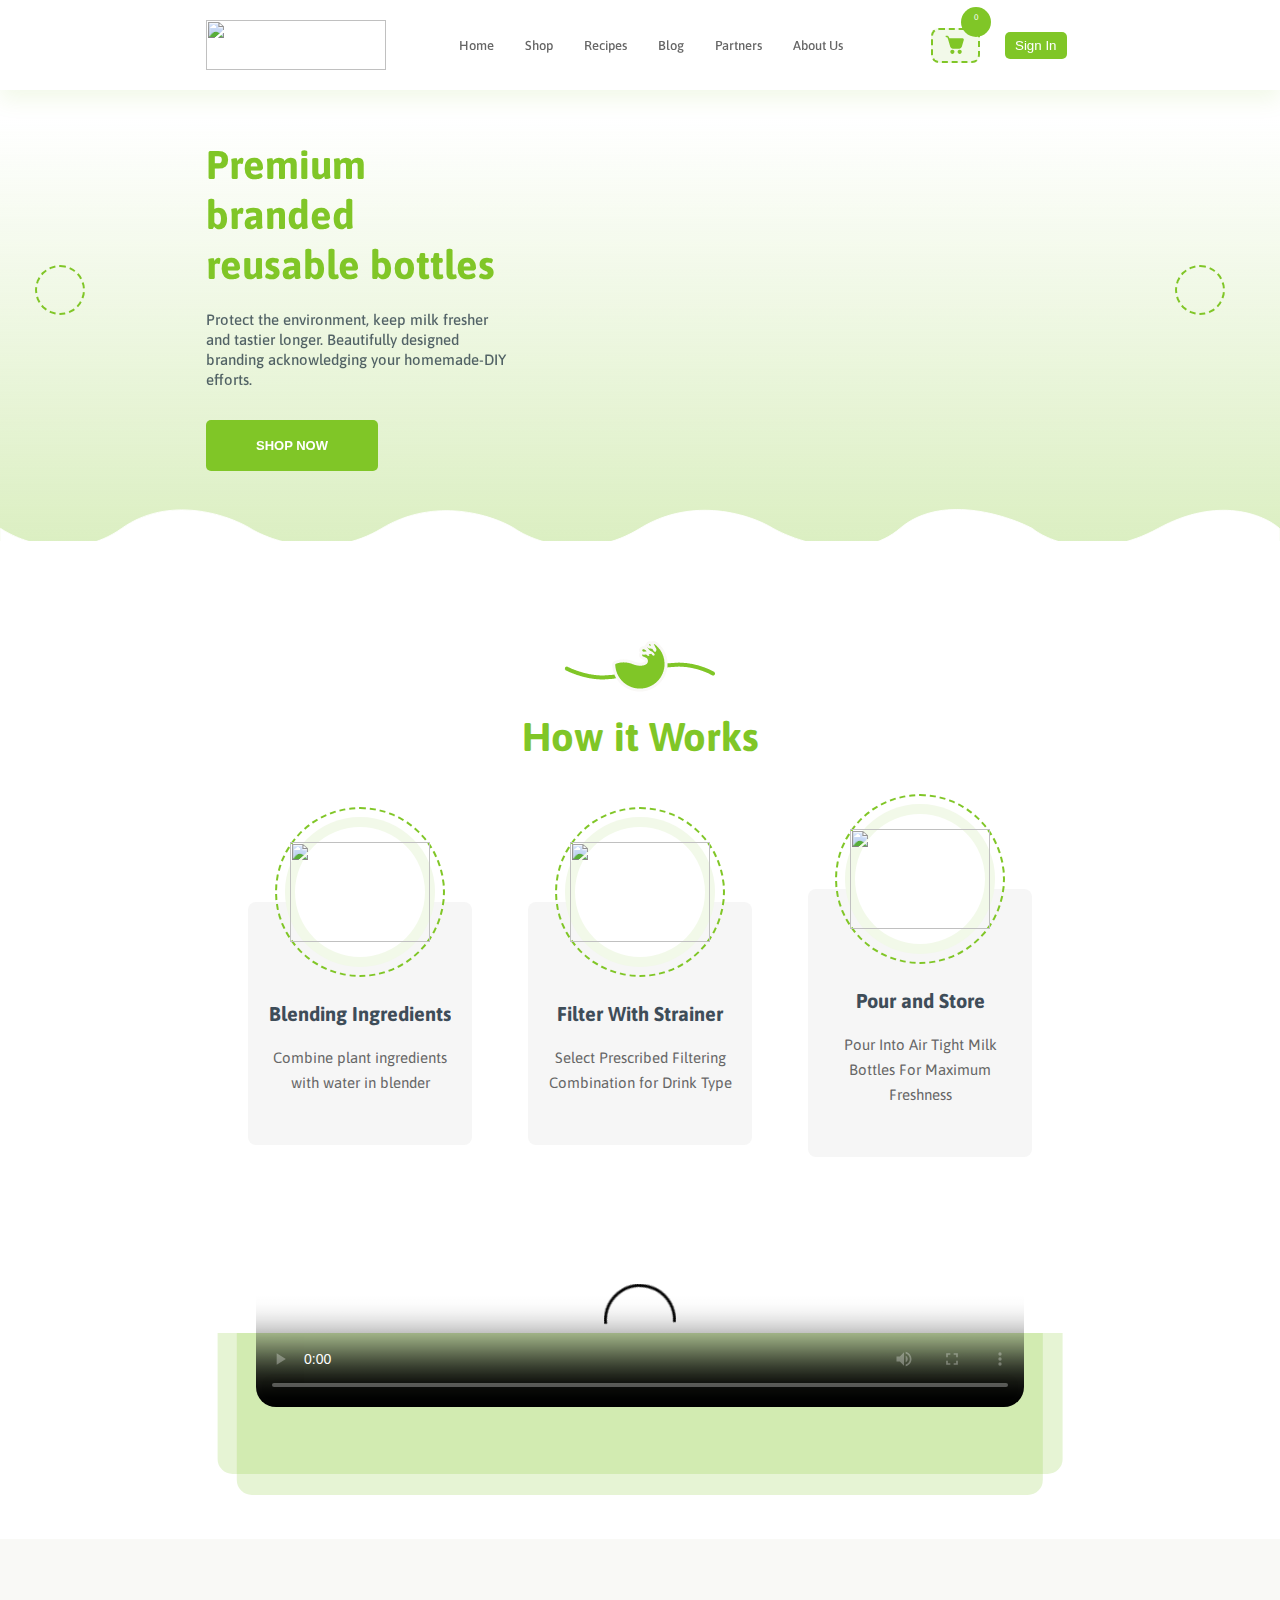
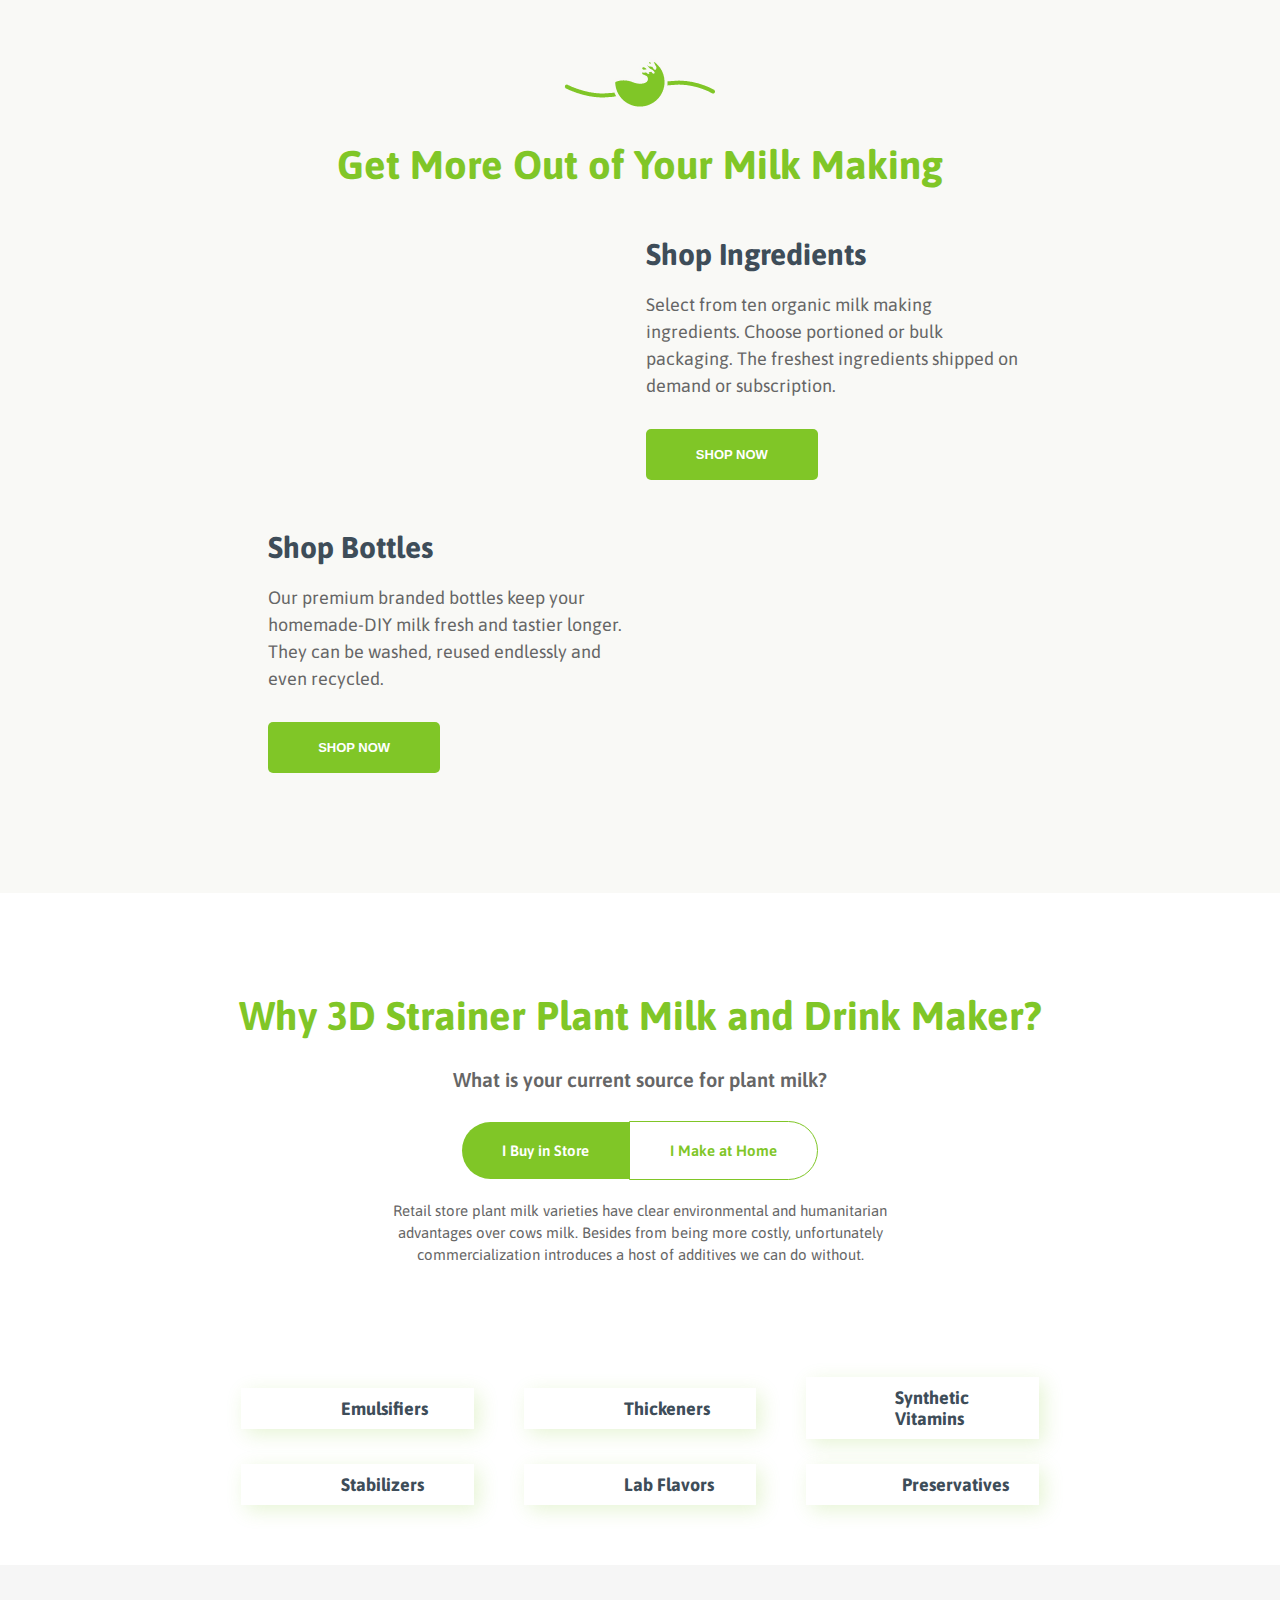
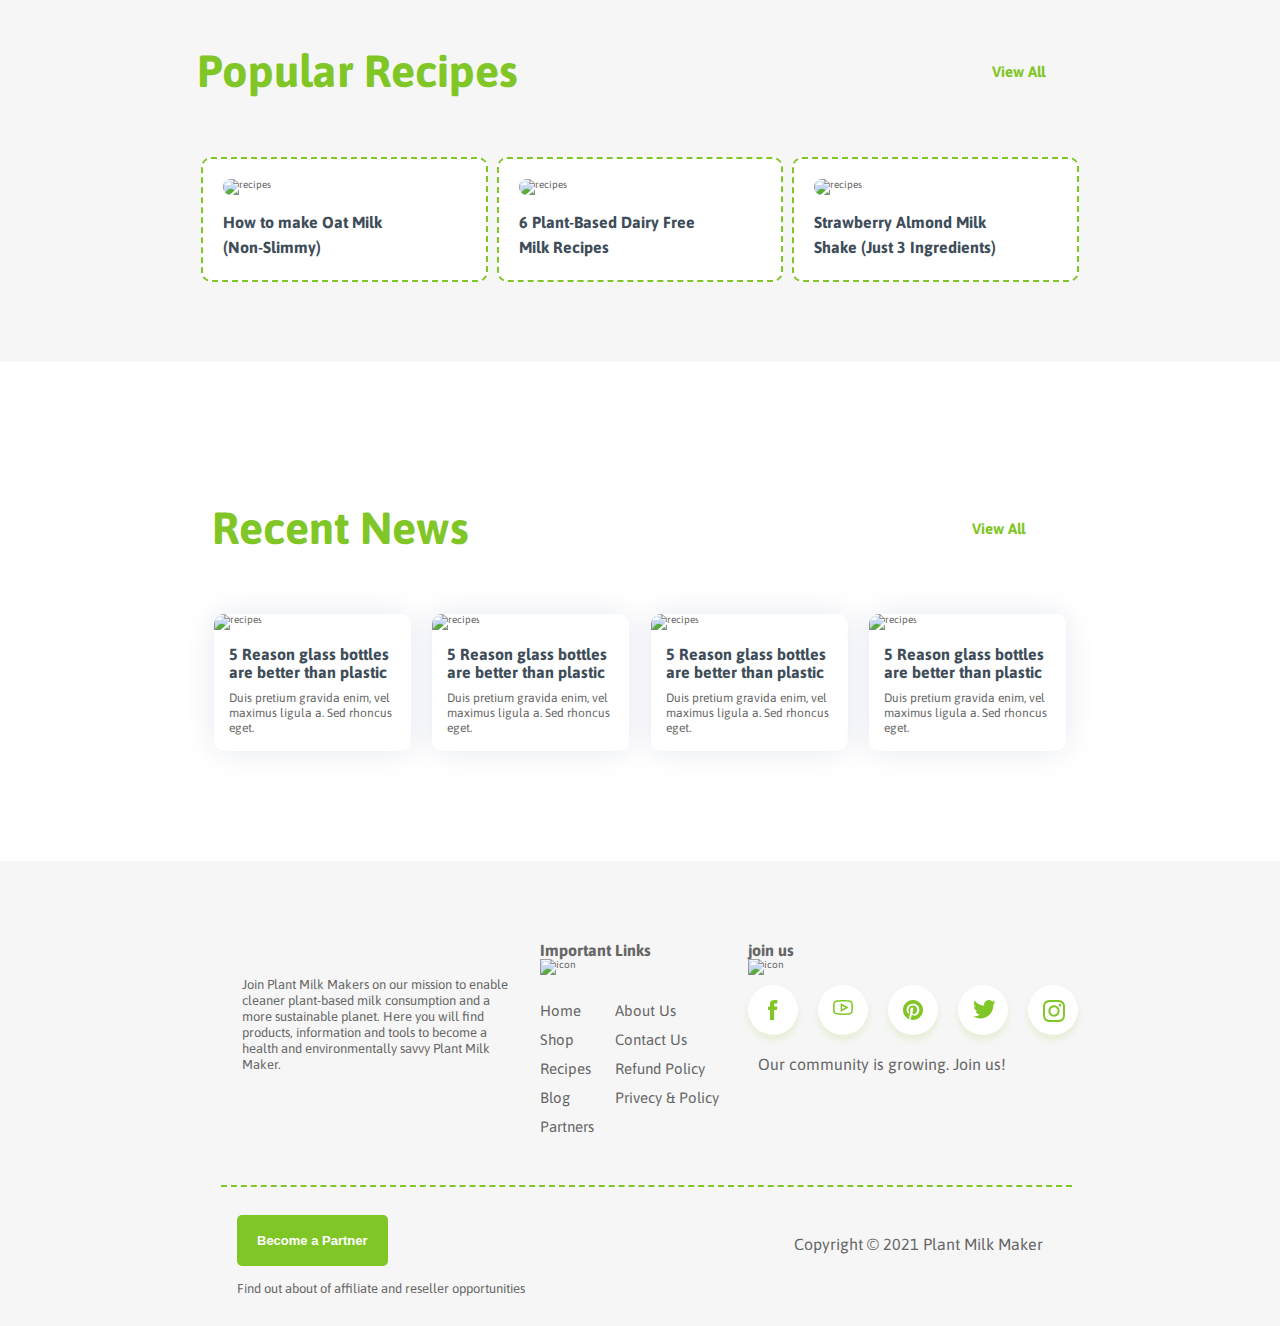
==== index.html @ 3021caae "replaced the hero section assets" ====
<!DOCTYPE html>
<html lang="en">
	<head>
		<meta charset="UTF-8" />
		<meta http-equiv="X-UA-Compatible" content="IE=edge" />
		<meta name="viewport" content="width=device-width, initial-scale=1.0" />
		<link rel="icon" href="./assets/images/logo.svg" type="image/svg">
		<link
			rel="stylesheet"
			href="https://cdn.jsdelivr.net/npm/@fortawesome/fontawesome-free@5.15.3/css/fontawesome.min.css"
			integrity="undefined"
			crossorigin="anonymous"
		/>

		<link rel="stylesheet" href="./css/reset.css" />
		<link rel="stylesheet" href="./css/style.css" />
		<link rel="stylesheet" href="./css/responsive.css" />

		<script src="https://use.fontawesome.com/e9ce01f92f.js"></script>
		<script type="application/ld+json">
			{
				"@context": "http://schema.org/"
			}
		</script>
		<title>Plant Milk Makers</title>
	</head>
	<body>
		<header class="header">
			<nav class="nav">
				<div class="container nav__elements">
					<div class="logo">
						<img src="./assets/images/logo.svg" alt="" class="logo__image" />
					</div>
					<ul id="menu" class="menu active flex-space-between">
						<li class="menu__item">
							<a href="#" class="menu__link">Home</a>
						</li>
						<li class="menu__item">
							<a href="#" class="menu__link">Shop</a>
						</li>
						<li class="menu__item">
							<a href="#" class="menu__link">Recipes</a>
						</li>
						<li class="menu__item">
							<a href="#" class="menu__link">Blog</a>
						</li>
						<li class="menu__item">
							<a href="#" class="menu__link">Partners</a>
						</li>
						<li class="menu__item">
							<a href="#" class="menu__link">About Us</a>
						</li>
					</ul>
					<div
						id="signInCartWrapper"
						class="signin-cart-wrapper flex-space-between"
					>
						<div class="signin-cart-wrapper__cart-icon">
							<img
								src="./assets/icons/cart.svg"
								alt="cart-icon"
								class="signin-cart-wrapper__cart-image"
							/>
							<sup class="signin-cart-wrapper__cart-badge">0</sup>
						</div>
						<button class="signin-cart-wrapper__sign-in-button">Sign In</button>
					</div>

					<div id="btn" class="btn">
						<div class="btn__bar"></div>
						<div class="btn__bar"></div>
						<div class="btn__bar"></div>
					</div>
				</div>
			</nav>
			<section class="hero active" id="first">
				<div class="container flex-space-between hero-flex-wrapper">
					<section class="hero__description">
						<h1 class="hero__title">Premium branded reusable bottles</h1>
						<p class="hero__excerpt">
							Protect the environment, keep milk fresher and tastier longer.
							Beautifully designed branding acknowledging your homemade-DIY
							efforts.
						</p>
						<button class="shop-now__button">SHOP NOW</button>
					</section>
					<div class="hero__image-wrapper">
						<img
							src="./assets/images/Homepage/Hero Area/svg/hero1_img.svg"
							alt=""
							class="hero__image"
						/>
					</div>
				</div>
			</section>
			<section class="hero hidden" id="second">
				<div class="container flex-space-between hero-flex-wrapper">
					<section class="hero__description">
						<h1 class="hero__title">3D Strainer Plant Milk Maker</h1>
						<p class="hero__excerpt">
							Make plantmilks in your kitchen in minutes without the harmful
							additives found in commercial plant milks or the messiness of DIY
							nut bags.
						</p>
						<button class="shop-now__button">SHOP NOW</button>
					</section>
					<div class="hero__image-wrapper">
						<img
							src="./assets/images/Homepage/Hero Area/png/Group 25040.png"
							alt=""
							class="hero__image"
						/>
					</div>
				</div>
			</section>
			<section class="hero hidden" id="third">
				<div class="container flex-space-between hero-flex-wrapper">
					<section class="hero__description">
						<h1 class="hero__title">Plant Milk Maker Ingredients</h1>
						<p class="hero__excerpt">
							Get the freshest ready to use plant milk making ingredients.
							Choose from 10 bulk or single use pod milk making ingredients.
						</p>
						<button class="shop-now__button">SHOP NOW</button>
					</section>
					<div class="hero__image-wrapper">
						<img
							src="./assets/images/Homepage/Hero Area/svg/hero3_img.svg"
							alt=""
							class="hero__image"
						/>
					</div>
				</div>
			</section>

			<img src="./assets/images/wave.svg" alt="" class="wave" />

			<div class="icon-wrapper prev" id="prev-icon">
				<i class="fa fa-chevron-left"></i>
			</div>
			<div class="icon-wrapper next" id="next-icon">
				<i class="fa fa-chevron-right"></i>
			</div>
		</header>
		<section class="how-it-works">
			<div class="container">
				<div class="how-it-works__icon">
					<img src="./assets/icons/header-img.png" alt="stylish icon" />
				</div>
				<h2 class="how-it-works__title">How it Works</h2>
				<section class="how-it-works__cards flex-space-evenly">
					<section class="how-it-works__card">
						<div class="how-it-works__image-wrap">
							<img
								src="./assets/images/Homepage/How it Works Section/svg/process-1.svg"
								alt=""
								class="how-it-works__card-image"
							/>
							<div class="how-it-works__bordered"></div>
							<div class="how-it-works__dasshed"></div>
						</div>
						<h2 class="how-it-works__card-title">Blending Ingredients</h2>
						<p class="how-it-works__card-excerpt">
							Combine plant ingredients with water in blender
						</p>
					</section>

					<section class="how-it-works__card">
						<div class="how-it-works__image-wrap">
							<img
								src="./assets/images/Homepage/How it Works Section/svg/process-1.svg"
								alt=""
								class="how-it-works__card-image"
							/>
							<div class="how-it-works__bordered"></div>
							<div class="how-it-works__dasshed"></div>
						</div>
						<h2 class="how-it-works__card-title">Filter With Strainer</h2>
						<p class="how-it-works__card-excerpt">
							Select Prescribed Filtering Combination for Drink Type
						</p>
					</section>

					<section class="how-it-works__card">
						<div class="how-it-works__image-wrap">
							<img
								src="./assets/images/Homepage/How it Works Section/svg/process-1.svg"
								alt=""
								class="how-it-works__card-image"
							/>
							<div class="how-it-works__bordered"></div>
							<div class="how-it-works__dasshed"></div>
						</div>
						<h2 class="how-it-works__card-title">Pour and Store</h2>
						<p class="how-it-works__card-excerpt">
							Pour Into Air Tight Milk Bottles For Maximum Freshness
						</p>
					</section>
				</section>
			</div>
			<div class="how-it-works__video-wrapper">
				<video
					class="how-it-works__video"
					poster="./assets/images/Homepage/Video thumb.png"
					controls
				>
					<source src="" type="video/mp4" />
				</video>
			</div>
		</section>

		<section class="shop">
			<div class="container">
				<div class="shop__icon">
					<img src="./assets/icons/header-img.png" alt="stylish icon" />
				</div>
				<h2 class="shop__title">Get More Out of Your Milk Making</h2>
				<section class="shop__card flex-space-evenly shop-flex-wrapper-1">
					<img
						src="./assets/images/Homepage/Shop Ingredients.svg"
						alt=""
						class="shop__card-image"
					/>

					<section class="shop__card-details">
						<h2 class="shop__card-title">Shop Ingredients</h2>
						<p class="shop__card-desc" id = "shop__card-desc-one">
							Select from ten organic milk making<br />
							ingredients. Choose portioned or bulk<br />packaging. The freshest
							ingredients shipped on<br />
							demand or subscription.
						</p>
						<button class="shop-now__button">shop now</button>
					</section>
				</section>

				<section class="shop__card flex-space-evenly shop-flex-wrapper-2">
					<section class="shop__card-details">
						<h2 class="shop__card-title">Shop Bottles</h2>
						<p class="shop__card-desc" id = "shop__card-desc-two">
						  Our premium branded bottles keep your<br />
						  homemade-DIY milk fresh and tastier longer.<br />
						  They can be washed, reused endlessly and<br />
						  even recycled.
						</p>
						<button class="shop-now__button">shop now</button>
						<!-- <button class="shop-now__button">shop now</button> -->
					  </section>

					<img
						src="./assets/images/Homepage/Shop Bottles.png"
						alt=""
						class="shop__card-image"
					/>
				</section>
			</div>
		</section>

		<section class="why-plant-milk container">
			<h2 class="why-plant-milk__title">
				Why 3D Strainer Plant Milk and Drink Maker?
			</h2>
			<h5 class="why-plant-milk__subtitle">
				What is your current source for plant milk?
			</h5>
			<div class="why-plant-milk__buttons">
				<button class="why-plant-milk__button why-plant-milk__button--primary" id = "store">
					I Buy in Store
				</button>
				<button
					class="why-plant-milk__button why-plant-milk__button--secondary"
					id = "home"
				>
					I Make at Home
				</button>
			</div>
			<div class="store-section" id="store-section">
				<p class="why-plant-milk__excerpt" id = "why-plant-milk__excerpt-store">
					Retail store plant milk varieties have clear environmental and
					humanitarian<br />
					advantages over cows milk. Besides from being more costly,
					unfortunately<br />
					commercialization introduces a host of additives we can do without.
				</p>
				<div class="why-plant-milk__images-wrapper">
					<img
						src="./assets/images/Homepage/I Buy in Store.png"
						alt=""
						class="why-plant-milk__image"
					/>
				</div>
				<ul class="why-plant-milk__our-speciality-items flex-space-evenly">
					<li class="why-plant-milk__our-speciality-item">
						<img
							class="why-plant-milk__our-speciality-image"
							src="./assets/images/Homepage/I buy in store/Emulsifiers.svg"
							alt=""
						/>
						<span class="why-plant-milk__our-speciality-text"> Emulsifiers </span>
					</li>
	
					<li class="why-plant-milk__our-speciality-item">
						<img
							class="why-plant-milk__our-speciality-image"
							src="./assets/images/Homepage/I buy in store/Emulsifiers.svg"
							alt=""
						/>
						<span class="why-plant-milk__our-speciality-text"> Thickeners </span>
					</li>
	
					<li class="why-plant-milk__our-speciality-item">
						<img
							class="why-plant-milk__our-speciality-image"
							src="./assets/images/Homepage/I buy in store/Emulsifiers.svg"
							alt=""
						/>
						<span class="why-plant-milk__our-speciality-text">
							Synthetic Vitamins
						</span>
					</li>
	
					<li class="why-plant-milk__our-speciality-item">
						<img
							class="why-plant-milk__our-speciality-image"
							src="./assets/images/Homepage/I buy in store/Emulsifiers.svg"
							alt=""
						/>
						<span class="why-plant-milk__our-speciality-text"> Stabilizers </span>
					</li>
	
					<li class="why-plant-milk__our-speciality-item">
						<img
							class="why-plant-milk__our-speciality-image"
							src="./assets/images/Homepage/I buy in store/Emulsifiers.svg"
							alt=""
						/>
						<span class="why-plant-milk__our-speciality-text"> Lab Flavors </span>
					</li>
	
					<li class="why-plant-milk__our-speciality-item">
						<img
							class="why-plant-milk__our-speciality-image"
							src="./assets/images/Homepage/I buy in store/Emulsifiers.svg"
							alt=""
						/>
						<span class="why-plant-milk__our-speciality-text">
							Preservatives
						</span>
					</li>
				</ul>
			</div>
			<div class="home-section hidden" id="home-section">
				<p class="why-plant-milk__excerpt" id = "why-plant-milk__excerpt-home">
				  Making homemade plant milks with nut bags or cheese cloth offer less
				  than<br />
				  optimal experience and results. The 3D Strainer is significantly
				  faster and most<br />
				  effective in extracting milk from ingredient's pulp.
				</p>
				<div class="why-plant-milk__images-wrapper">
				  <img
					src="./assets/images/Homepage/I buy in store/Untitled design.png"
					alt=""
					class="why-plant-milk__image"
				  />
				</div>
				<ul class="why-plant-milk__our-speciality-items flex-space-evenly">
				  <li class="why-plant-milk__our-speciality-item">
					<img
					  class="why-plant-milk__our-speciality-image"
					  src="./assets/images/Homepage/I buy in store/Emulsifiers.svg"
					  alt=""
					/>
					<span class="why-plant-milk__our-speciality-text">
					  Messy Milking
					</span>
				  </li>
		
				  <li class="why-plant-milk__our-speciality-item">
					<img
					  class="why-plant-milk__our-speciality-image"
					  src="./assets/images/Homepage/I buy in store/Thickeners.svg"
					  alt=""
					/>
					<span class="why-plant-milk__our-speciality-text">
					  Messy Cleanup
					</span>
				  </li>
		
				  <li class="why-plant-milk__our-speciality-item">
					<img
					  class="why-plant-milk__our-speciality-image"
					  src="./assets/images/Homepage/I buy in store/Synthetic_Vitamins.svg"
					  alt=""
					/>
					<span class="why-plant-milk__our-speciality-text">
					  Inferior Straining
					</span>
				  </li>
		
				  <li class="why-plant-milk__our-speciality-item">
					<img
					  class="why-plant-milk__our-speciality-image"
					  src="./assets/images/Homepage/I buy in store/Stabilizers.svg"
					  alt=""
					/>
		
					<span class="why-plant-milk__our-speciality-text">
					  Contamination
					</span>
				  </li>
		
				  <li class="why-plant-milk__our-speciality-item">
					<img
					  class="why-plant-milk__our-speciality-image"
					  src="./assets/images/Homepage/I buy in store/Lab Flavors.svg"
					  alt=""
					/>
					<span class="why-plant-milk__our-speciality-text">
					  Limited Lifetime
					</span>
				  </li>
		
				  <li class="why-plant-milk__our-speciality-item">
					<img
					  class="why-plant-milk__our-speciality-image"
					  src="./assets/images/Homepage/I buy in store/Preservatives.svg"
					  alt=""
					/>
					<span class="why-plant-milk__our-speciality-text">
					  Limited Use Cases
					</span>
				  </li>
				</ul>
			  </div>
		</section>

		<section class="popular-recipies">
			<div class="container">
				<div class="popular-recipies__title-wrapper flex-space-between">
					<h2 class="popular-recipies__title">Popular Recipes</h2>
					<div class="popular-recipies__view-all flex-space-between">
						<span class="popular-recipies__view-all-text">View All</span>
						<img
							src="./assets/images/Homepage/view_all_arrow.svg"
							class="popular-recipies__view-all-image"
							alt=""
						/>
					</div>
				</div>
				<div class="popular-recipies__cards flex-space-evenly">
					<div class="popular-recipies__card">
						<img
							src="./assets/images/Homepage/Popular Recipes/recipes1_img.jpg"
							alt="recipes"
							class="popular-recipies__card-image"
						/>
						<h2 class="popular-recipies__card-text">
							How to make Oat Milk <br />
							(Non-Slimmy)
						</h2>
					</div>

					<div class="popular-recipies__card">
						<img
							src="./assets/images/Homepage/Popular Recipes/recipes1_img.jpg"
							alt="recipes"
							class="popular-recipies__card-image"
						/>
						<h2 class="popular-recipies__card-text">
							6 Plant-Based Dairy Free<br />Milk Recipes
						</h2>
					</div>

					<div class="popular-recipies__card">
						<img
							src="./assets/images/Homepage/Popular Recipes/recipes1_img.jpg"
							alt="recipes"
							class="popular-recipies__card-image"
						/>
						<h2 class="popular-recipies__card-text">
							Strawberry Almond Milk<br />Shake (Just 3 Ingredients)
						</h2>
					</div>
				</div>
			</div>
		</section>

		<section class="recent-news">
			<div class="container">
				<div class="recent-news__title-wrapper flex-space-between">
					<h2 class="recent-news__title">Recent News</h2>
					<div class="recent-news__view-all flex-space-between">
						<span class="recent-news__view-all-text">View All</span>
						<img
							src="./assets/images/Homepage/view_all_arrow.svg"
							class="recent-news__view-all-image"
							alt=""
						/>
					</div>
				</div>
				<div class="recent-news__cards flex-space-evenly">
					<div class="recent-news__card">
						<img
							src="./assets/images/Homepage/Recent News/news1_img.jpg"
							alt="recipes"
							class="recent-news__card-image"
						/>
						<div class="recent-news__card-body">
							<h2 class="recent-news__card-title">
								5 Reason glass bottles are better than plastic
							</h2>
							<p class="recent-news__card-excerpt">
								Duis pretium gravida enim, vel maximus ligula a. Sed rhoncus
								eget.
							</p>
						</div>
					</div>

					<div class="recent-news__card">
						<img
							src="./assets/images/Homepage/Recent News/news2_img.jpg"
							alt="recipes"
							class="recent-news__card-image"
						/>
						<div class="recent-news__card-body">
							<h2 class="recent-news__card-title">
								5 Reason glass bottles are better than plastic
							</h2>
							<p class="recent-news__card-excerpt">
								Duis pretium gravida enim, vel maximus ligula a. Sed rhoncus
								eget.
							</p>
						</div>
					</div>

					<div class="recent-news__card">
						<img
							src="./assets/images/Homepage/Recent News/news3_img.jpg"
							alt="recipes"
							class="recent-news__card-image"
						/>
						<div class="recent-news__card-body">
							<h2 class="recent-news__card-title">
								5 Reason glass bottles are better than plastic
							</h2>
							<p class="recent-news__card-excerpt">
								Duis pretium gravida enim, vel maximus ligula a. Sed rhoncus
								eget.
							</p>
						</div>
					</div>

					<div class="recent-news__card">
						<img
							src="./assets/images/Homepage/Recent News/news4_img.jpg"
							alt="recipes"
							class="recent-news__card-image"
						/>
						<div class="recent-news__card-body">
							<h2 class="recent-news__card-title">
								5 Reason glass bottles are better than plastic
							</h2>
							<p class="recent-news__card-excerpt">
								Duis pretium gravida enim, vel maximus ligula a. Sed rhoncus
								eget.
							</p>
						</div>
					</div>
				</div>
			</div>
		</section>

		<footer class="footer">
			<div class="container footer__elements">
				<section class="footer__logo-decs">
					<img src="./assets/images/logo.svg" alt="" class="footer__logo" />
					<p class="footer__decs">
						Join Plant Milk Makers on our mission to enable cleaner plant-based
						milk consumption and a more sustainable planet. Here you will find
						products, information and tools to become a health and
						environmentally savvy Plant Milk Maker.
					</p>
				</section>
				<section class="footer__important-links">
					<h2 class="footer__important-links-title">Important Links</h2>
					<img
						src="./assets/images/Homepage/wave_separator.svg"
						alt="icon"
						class="footer__important-links-icon"
					/>

					<div class="footer__important-link-items-wrapper">
						<ul class="footer__link-items">
							<li class="footer__link-item">
								<a href="#" class="footer__link">Home</a>
							</li>
							<li class="footer__link-item">
								<a href="" class="footer__link">Shop</a>
							</li>
							<li class="footer__link-item">
								<a href="" class="footer__link">Recipes</a>
							</li>
							<li class="footer__link-item">
								<a href="" class="footer__link">Blog </a>
							</li>
							<li class="footer__link-item">
								<a href="" class="footer__link">Partners</a>
							</li>
						</ul>

						<ul class="footer__link-items">
							<li class="footer__link-item">
								<a href="#" class="footer__link"> About Us </a>
							</li>
							<li class="footer__link-item">
								<a href="" class="footer__link"> Contact Us </a>
							</li>
							<li class="footer__link-item">
								<a href="" class="footer__link"> Refund Policy </a>
							</li>
							<li class="footer__link-item">
								<a href="" class="footer__link">Privecy & Policy</a>
							</li>
						</ul>
					</div>
				</section>
				<section class="footer__social-links">
					<h2 class="footer__social-links-title">join us</h2>
					<img
						src="./assets/images/Homepage/wave_separator.svg"
						alt="icon"
						class="footer__social-links-icon"
					/>
					<ul class="footer__social-link-items flex-space-between">
						<li class="footer__social-link-item">
							<a href="#" class="footer__social-link">
								<img src="./assets/icons/fb.svg" alt="facebook" />
							</a>
						</li>
						<li class="footer__social-link-item">
							<a href="" class="footer__social-link">
								<img src="./assets/icons/yt.svg" alt="youtube" />
							</a>
						</li>
						<li class="footer__social-link-item">
							<a href="" class="footer__social-link">
								<img src="./assets/icons/pin.svg" alt="pinterest" />
							</a>
						</li>
						<li class="footer__social-link-item">
							<a href="" class="footer__social-link">
								<img src="./assets/icons/twitter.svg" alt="twitter" />
							</a>
						</li>
						<li class="footer__social-link-item">
							<a href="" class="footer__social-link">
								<img src="./assets/icons/instagram.svg" alt="" />
							</a>
						</li>
					</ul>
					<div class="footer__social-moto">
						Our community is growing. Join us!
					</div>
				</section>
			</div>

			<section class="secondary-footer container">
				<button class="secondary-footer__button">Become a Partner</button>
				<span class="secondary-footer__copy-right-text">
					Copyright © 2021 Plant Milk Maker
				</span>
				<p class="secondary-footer__moto">
					Find out about of affiliate and reseller opportunities
				</p>
			</section>
		</footer>
		<script src="./js/app.js"></script>
	</body>
</html>
---- css/style.css ----
@import url("https://fonts.googleapis.com/css2?family=Asap:wght@400;500;600;700&display=swap");

:root {
	--primary-color: #80c627;
	--secondary-color: #666666;
	--info-color: #80c6271a;
	--white-color: #fff;
	--font-family: "Asap", sans-serif;
	--primary-border-radius: 0.5rem;
	--secondary-border-radius: 0.8rem;
	--primary-font-lg: 1.6rem;
	/* --secondary-font-md:  */
}

* {
	box-sizing: border-box;
	margin: 0;
	padding: 0;
}

html {
	font-size: 10px;
}

body {
	font-family: var(--font-family);
	width: 100vw;
	height: 100vh;
	color: var(--secondary-color);
	overflow-x: hidden;
}

/* width */
::-webkit-scrollbar {
	width: 20px;
	transition:0.2s;
}

/* Track */
::-webkit-scrollbar-track {
	box-shadow: inset 0 0 10px 1px var(--info-color);
	border-radius: var(--primary-border-radius);


}

/* Handle */
::-webkit-scrollbar-thumb {
	background: var(--primary-color);
	border-radius: 10px;
}

/* Handle on hover */
::-webkit-scrollbar-thumb:hover {
	background: #81c62777;
}

a {
	text-decoration: none;
	color: var(--secondary-color);
}

ol,
li {
	list-style-type: none;
}

.header {
	position: relative;
	backface-visibility: hidden;
}

.wave {
	position: absolute;
	bottom: -2rem;
	width: 100%;
}

.icon-wrapper {
	position: absolute;
	top: 49%;
	transform: translate(50%);
	border: 2px dashed var(--primary-color);
	border-radius: 50%;
	width: 5rem;
	height: 5rem;
	padding: 1.4rem;
	font-size: 2rem;
	color: var(--primary-color);
	transition: 0.4s;
	cursor:pointer;
}

.icon-wrapper:hover {
	color: white;
	background: var(--primary-color);
}

.prev {
	left: 1rem;
}

.next {
	right: 8rem;
}

.nav {
	background-color: var(--white-color);
	box-shadow: 0px 10px 20px var(--info-color);
	padding: 2rem;
	/* margin-bottom: 2rem; */
}

.nav__elements {
	display: flex;
	align-items: center;
}

.logo {
	display: inherit;
}

.logo__image {
	width: 18rem;
	height: 5rem;
}

.menu {
	margin-left: 7rem;
}
.menu__item {
	padding: 0.8rem;
	margin-left: 1.5rem;
}

.menu__link {
	color: var(--secondary-color);
	font-size: 1.3rem;
	font-weight: 500;
	font-family: var(--font-family);
}

.signin-cart-wrapper {
	margin-left: 8rem;
}

.signin-cart-wrapper__cart-icon {
	border: 2px dashed var(--primary-color);
	position: relative;
	padding: 0.2rem 1rem;
	border-radius: var(--secondary-border-radius);
	background-color: var(--info-color);
}
.signin-cart-wrapper__cart-image {
	width: 2.5rem;
}

.signin-cart-wrapper__cart-badge {
	position: absolute;
	top: -2.3rem;
	right: -1.3rem;
	background-color: var(--primary-color);
	border-radius: 50%;
	padding: 0.5rem;
	color: var(--white-color);
	width: 3rem;
	height: 3rem;
	text-align: center;
}

.signin-cart-wrapper__sign-in-button {
	border: none;
	outline: none;
	background-color: var(--primary-color);
	color: var(--white-color);
	padding: 0.6rem 1rem;
	margin-left: 2.5rem;
	border-radius: var(--primary-border-radius);
}

.hero {
	max-height: 62rem;
	background: linear-gradient(var(--white-color), #81c62748);
	padding: 2rem 2rem 7rem;
	margin-top: 3rem;
	backface-visibility: hidden;
}

.active {
	display: block;
}

.hidden {
	display: none;
}

.hero__description {
	width: 35%;
}

.hero__image-wrapper {
	width: 65%;
}

.hero__image {
	width: 80rem;
}
.hero__image-small {
	width: 100%;
}

.hero__img--modifire{
	width:88%;
	height:60rem;
	object-fit: cover;
}

.hero__title {
	color: var(--primary-color);
	font-size: 4rem;
	font-weight: bold;
	line-height: 5rem;
	/* font-family: "Asap", sans-serif; */
}
.hero__excerpt {
	font-size: 1.5rem;
	color: #112433;
	margin-top: 2rem;
	line-height: 2rem;
	font-weight: 500;
	opacity: 0.7;
	/* text-align: justify; */
}

.shop-now__button {
	background-color: var(--primary-color);
	color: var(--white-color);
	font-size: 1.3rem;
	font-weight: 600;
	outline: none;
	border: none;
	padding: 1.8rem 5rem;
	margin-top: 3rem;
	border-radius: var(--primary-border-radius);
	text-transform: uppercase;
}

.how-it-works {
	margin-top: 10rem;
}

.how-it-works__icon {
	text-align: center;
}

.how-it-works__title {
	color: var(--primary-color);
	font-size: 4rem;
	text-align: center;
	font-weight: 700;
	margin-top: 2rem;
}

.how-it-works__cards {
	margin-top: 13rem;
}

.how-it-works__card {
	background-color: #f6f6f6;
	border-radius: var(--secondary-border-radius);
	padding: 5rem 1.5rem;
	width: 25%;
}

.how-it-works__image-wrap {
	position: relative;
}

.how-it-works__bordered {
	position: absolute;
	top: -13.5rem;
	left: 50%;
	transform: translate(-50%);
	background: white;
	border: 10px solid var(--info-color);
	width: 15rem;
	height: 15rem;
	border-radius: 50%;
	z-index: 1;
}

.how-it-works__dasshed {
	position: absolute;
	top: -14.5rem;
	left: 50%;
	transform: translate(-50%);
	border-radius: 50%;
	border: 2px dashed var(--primary-color);
	width: 17rem;
	height: 17rem;
}

.how-it-works__card-image {
	position: absolute;
	top: -11rem;
	left: 50%;
	transform: translate(-50%);
	width: 14rem;
	height: 10rem;
	z-index: 2;
}

.how-it-works__card-title {
	color: #112433;
	font-size: 2rem;
	margin-top: 5rem;
	text-align: center;
	font-weight: 700;
	opacity: 0.8;
}

.how-it-works__card-excerpt {
	text-align: center;
	line-height: 2.5rem;
	font-size: 1.5rem;
	color: #666666;
	margin-top: 2rem;
}

.how-it-works__video-wrapper {
	width: 100%;
	text-align: center;
	position: relative;
}

.how-it-works__video {
	width: 60%;
	position: relative;
	margin: 10rem auto;
	border-radius: 2rem;
}

.how-it-works__video-wrapper::before {
	z-index: -2;
	content: "";
	top: 50%;
	left: 50%;
	transform: translate(-50%);
	position: absolute;
	background-color: rgb(128, 198, 39);
	opacity: 0.2;
	height: 46%;
	width: 63%;
	border-radius: 0px 0px 1.5rem 1.5rem;
}
.how-it-works__video-wrapper::after {
	z-index: -2;
	content: "";
	top: 50%;
	transform: translate(-50%);
	left: 50%;
	position: absolute;
	background-color: rgb(128, 198, 39);
	opacity: 0.2;
	height: 40%;
	width: 66%;
	border-radius: 0px 0px 1.5rem 1.5rem;
}

.shop {
	background: #f9f9f6;
	margin-top: 3rem;
	padding-top: 12rem;
	padding-bottom: 12rem;
}
.shop__icon {
	text-align: center;
}

.shop__title {
	color: var(--primary-color);
	font-size: 4rem;
	text-align: center;
	font-weight: 700;
	padding-top: 3rem;
}

.shop__card {
	margin-top: 5rem;
}

.shop__card-image {
	width: 35%;
}

.shop__card-details {
	font-size: 2rem;
}

.shop__card-title {
	font-size: 3rem;
	font-weight: 700;
	color: #3e4d59;
}
.shop__card-desc {
	margin-top: 2rem;
	font-size: 1.8rem;
	color: #666666;
	line-height: 1.5;
	font-weight: 400;
}

/* .shop__card-button {
	background-color: var(--primary-color);
	color: var(--white-color);
	font-size: 1rem;
	outline: none;
	border: none;
	padding: 1.8rem 5rem;
	margin-top: 3rem;
	border-radius: var(--primary-border-radius);
} */

.why-plant-milk {
	margin-top: 3rem;
}

.why-plant-milk__title {
	color: var(--primary-color);
	font-size: 4rem;
	text-align: center;
	font-weight: 700;
	padding-top: 10rem;
}

.why-plant-milk__subtitle {
	text-align: center;
	margin-top: 3rem;
	font-size: 2rem;
	font-weight: 600;
	color: #666666;
}

.why-plant-milk__buttons {
	margin-top: 3rem;
	text-align: center;
	display: flex;
	justify-content: center;
	align-items: center;
}
.why-plant-milk__button {
	border: none;
	outline: none;
	padding: 2rem 4rem;
	cursor: pointer;
	font-weight: 600;
	font-size: 1.5rem;
	font-family: var(--font-family);
}

.why-plant-milk__button--primary {
	border-radius: 5rem 0 0 5rem;
	background: var(--primary-color);
	color: var(--white-color);
}

.why-plant-milk__button--secondary {
	border-radius: 0 5rem 5rem 0;
	border: 1px solid var(--primary-color);
	background: transparent;
	color: var(--primary-color);
}

.why-plant-milk__excerpt {
	text-align: center;
	font-size: 1.5rem;
	margin-top: 2rem;
	line-height: 2.2rem;
	font-family: var(--font-family);
}

.why-plant-milk__images-wrapper {
	text-align: center;
	margin-top: 5rem;
}
.why-plant-milk__image {
	width: 74rem;
	object-fit: cover;
}
/* .why-plant-milk__images-wrapper {
	text-align: center;
	margin-top: 5rem;
}
.why-plant-milk__image {
	width: 74rem;
} */
.why-plant-milk__our-speciality-items {
	margin-top: 2.5rem;
	flex-wrap: wrap;
}

.why-plant-milk__our-speciality-item {
	background-color: var(--white-color);
	padding: 1rem 6rem;
	box-shadow: 5px 5px 20px #80c62733;
	font-size: 1.8rem;
	color: #3e4d59;
	margin-top: 2.5rem;
	width: 26%;
	display: flex;
	align-items: center;
}

.why-plant-milk__our-speciality-image {
	width: 5rem;
}

.why-plant-milk__our-speciality-text {
	margin-left: 2rem;
	font-weight: 700;
}

.active-button {
	background: var(--primary-color);
	color: var(--white-color);
}

.secondary-button {
	background: transparent;
	color: var(--primary-color);
	border: 1px solid var(--primary-color);
}

.popular-recipies {
	margin-top: 6rem;
	background-color: #f6f6f6;
	padding: 8rem 0 8rem 0;
}

.popular-recipies__title {
	font-size: 4.5rem;
	font-weight: bold;
	color: var(--primary-color);
	margin-left: 0.5rem;
}

.popular-recipies__view-all-text {
	color: var(--primary-color);
	font-weight: 700;
	font-size: 1.5rem;
}

.popular-recipies__view-all-image {
	width: 3.5rem;
	margin-left: 0.8rem;
}
.popular-recipies__cards {
	margin-top: 6rem;
}

.popular-recipies__card {
	padding: 2rem;
	border: 2px dashed var(--primary-color);
	border-radius: 1rem;
	background-color: var(--white-color);
	width: 32%;
}

.popular-recipies__card-image {
	border-radius: 1rem;
	width: 100%;
}
.popular-recipies__card-text {
	font-weight: 700;
	margin-top: 1.5rem;
	color: #3e4d59;
	font-size: 1.6rem;
	line-height: 2.5rem;
}

.recent-news {
	margin-top: 6rem;
	padding: 8rem 0 8rem 0;
}

.recent-news__title {
	font-size: 4.5rem;
	font-weight: 700;
	color: var(--primary-color);
	margin-left: 2rem;
}
.recent-news__view-all {
	margin-right: 2rem;
}

.recent-news__view-all-text {
	color: var(--primary-color);
	font-weight: 700;
	font-size: 1.5rem;
	cursor: pointer;
}

.recent-news__view-all-image {
	width: 3.5rem;
	margin-left: 0.8rem;
	cursor: pointer;
}
.recent-news__cards {
	margin-top: 6rem;
}

.recent-news__card {
	border-radius: 1rem;
	background-color: var(--white-color);
	box-shadow: 0px 0px 30px #1724751a;
	width: 22%;
}

.recent-news__card-image {
	border-radius: 1rem 1rem 0 0;
	width: 100%;
}

.recent-news__card-body {
	padding: 1.5rem;
}

.recent-news__card-title {
	font-weight: 700;
	/* margin-top: 0.5rem; */
	font-size: 1.6rem;
	color: #3e4d59;
}

.recent-news__card-excerpt {
	margin-top: 1rem;
	font-size: 1.2rem;
	color: #666666;
	line-height: 1.5rem;
}

.footer {
	margin-top: 3rem;
	background: #f6f6f6;
	padding-top: 8rem;
}

.footer__elements {
	display: flex;
	justify-content: space-between;
	flex-wrap: wrap;
}

.footer__logo-decs {
	margin-left: 5rem;
	width: 30%;
}

.footer__decs {
	margin-top: 2.5rem;
	line-height: 1.6rem;
	font-size: 1.3rem;
}

.footer__important-links-title {
	font-size: 1.6rem;
	font-weight: 700;
}

.footer__important-links {
	width: 20%;
}

.footer__important-link-items-wrapper {
	margin-top: 1.5rem;
	display: flex;
	justify-content: space-between;
}

.footer__link-item {
	margin-top: 1.2rem;
	font-size: 1.5rem;
}

.footer__social-links-title {
	font-size: 1.6rem;
	font-weight: bold;
}

.footer__social-link-item {
	background-color: #fff;
	padding: 1.5rem;
	text-align: center;
	border-radius: 50%;
	width: 5rem;
	height: 5rem;
	box-shadow: 0px 5px 6px #80c62726;
	margin: 1rem;
}

.footer__social-link-item:nth-child(1) {
	margin-left: 0;
}

.footer__social-moto {
	margin-top: 1rem;
	margin-left: 1rem;
	/* font-weight: bold; */
	font-size: 1.6rem;
}

.secondary-footer {
	margin-top: 5rem !important;
	padding: 3rem 4.5rem;
	position: relative;
}

.secondary-footer::after {
	content: "";
	position: absolute;
	border-top: 2px dashed var(--primary-color);
	top: 0;
	left: 3.2%;
	width: 95%;
}

.secondary-footer__copy-right-text {
	float: right;
	font-size: 1.6rem;
}
.secondary-footer__button {
	background-color: var(--primary-color);
	color: var(--white-color);
	font-size: 1.3rem;
	font-weight: 600;
	outline: none;
	border: none;
	padding: 1.8rem 2rem;
	/* margin-top: 2rem; */
	border-radius: var(--primary-border-radius);
}
.secondary-footer__moto {
	margin-top: 1.5rem;
	font-size: 1.3rem;
}

.secondary-footer__copy-right-text {
	margin-top: 2rem;
}
/*utility*/

.container {
	width: 70%;
	margin: auto;
}

.flex-space-between {
	display: flex;
	align-items: center;
	justify-content: space-between;
}
.flex-space-around {
	display: flex;
	align-items: center;
	justify-content: space-around;
}

.flex-space-evenly {
	display: flex;
	align-items: center;
	justify-content: space-evenly;
}
---- css/responsive.css ----
@media (max-width: 1440px) {
	.hero__image, .hero__img--modifire {
		width: 75rem;
	}
}

@media (max-width: 1365px) {
	.hero__image {
		width: 70rem;
	}
}

@media (max-width: 1308px) {
	.hero__image {
		width: 65rem;
	}
	.menu {
		margin-left: 5rem;
	}
	.why-plant-milk__our-speciality-item {
		padding: 1rem 3rem;
	}
}
@media (max-width: 1275px) {
	.menu {
		margin-left: 3rem;
	}
	.signin-cart-wrapper {
		margin-left: 5rem;
	}
}
@media (max-width: 1212px) {
	.hero__image {
		width: 62rem;
	}
}

@media (max-width: 1204px) {
	.signin-cart-wrapper {
		margin-left: 4rem;
	}
	.logo__image {
		width: 15rem;
	}
}

@media (max-width: 1168px) {
	.hero__image {
		width: 60rem;
	}
}

@media (max-width: 1148px) {
	.signin-cart-wrapper {
		margin-left: 4rem;
	}
	.logo__image {
		width: 12rem;
	}
}

@media (max-width: 1135px) {
	.hero__image {
		width: 55rem;
	}
	.why-plant-milk__our-speciality-item {
		padding: 1.5rem;
	}
	.why-plant-milk__our-speciality-image {
		width: 3rem;
	}
}

@media (max-width: 1062px) {
	.hero__image {
		width: 52rem;
	}
}

@media (max-width: 1024px) {
	.hero__image {
		width: 50rem;
	}
	.hero__title {
		font-size: 3.5rem;
	}
	.hero__excerpt {
		font-size: 1.2rem;
	}
}
@media (max-width: 983px) {
	.hero__image {
		width: 48rem;
	}
}

@media (max-width: 950px) {
	.hero__image {
		width: 45rem;
	}
}
@media (max-width: 908px) {
	.hero__image {
		width: 42rem;
	}
}
@media (max-width: 862px) {
	.hero__image {
		width: 40rem;
	}
}

@media (max-width: 830px) {
	.hero__image {
		width: 100%;
	}
	.hero__title {
		font-size: 3rem;
		line-height: 3.5rem;
	}
	.hero__excerpt {
		font-size: 1rem;
		line-height: 1.5rem;
	}
}

@media (max-width: 768px) {
	.hero-flex-wrapper {
		flex-direction: column-reverse;
	}
	.hero__description {
		width: 100%;
		text-align: center;
	}
}

@media (max-width: 1104px) {
	.menu {
		margin-left: 2rem;
	}
	.signin-cart-wrapper {
		margin-left: 3rem;
	}
	.logo__image {
		width: 11rem;
	}
}

@media (max-width: 1061px) {
	.menu {
		margin-left: 1rem;
	}
	.signin-cart-wrapper {
		margin-left: 2rem;
	}
	.logo__image {
		width: 11rem;
	}

	.how-it-works__card:nth-child(odd) {
		padding: 6rem 1.5rem;
	}

	.how-it-works__card-image {
		width: 5rem;
	}

	.how-it-works__bordered {
		width: 12rem;
		height: 12rem;
		top: -12rem;
	}

	.how-it-works__dasshed {
		top: -13rem;
		width: 14rem;
		height: 14rem;
	}
}

@media (max-width: 1032px) {
	.menu__item {
		margin-left: 1rem;
	}

	.how-it-works__video-wrapper::before {
		height: 36%;
	}

	.how-it-works__video-wrapper::after {
		height: 33%;
	}
}
@media (max-width: 991px) {
	.menu__item {
		margin-left: 0.8rem;
	}
}

@media (max-width: 972px) {
	.menu__item {
		margin-left: 0.5rem;
	}
}

@media (max-width: 947px) {
	.menu__item {
		margin-left: 0.3rem;
	}
	.signin-cart-wrapper {
		margin-left: 2rem;
	}
	.logo__image {
		width: 10rem;
	}

	.how-it-works__card:nth-child(1) {
		padding: 7.2rem 1.5rem;
	}
}

@media (max-width: 930px) {
	.menu__item {
		margin-left: 0.3rem;
	}
	.menu__link {
		font-size: 1.2rem;
	}
	.signin-cart-wrapper {
		margin-left: 1rem;
	}
	.logo__image {
		width: 8rem;
	}
}

@media (max-width: 895px) {
	.how-it-works__card:nth-child(2) {
		padding: 6.2rem 1.5rem;
	}

	.how-it-works__card-image {
		width: 4rem;
	}

	.how-it-works__bordered {
		width: 10rem;
		height: 10rem;
		top: -10rem;
	}

	.how-it-works__dasshed {
		top: -11rem;
		width: 12rem;
		height: 12rem;
	}

	.how-it-works__video-wrapper::before {
		height: 33%;
	}

	.how-it-works__video-wrapper::after {
		height: 30%;
	}

	.why-plant-milk__image {
		width: 100%;
	}

	.why-plant-milk__our-speciality-image {
		width: 2.3rem;
	}

	.why-plant-milk__our-speciality-text {
		font-size: 0.8rem;
		font-weight: 400;
		margin-left: 1rem;
	}
}

@media (max-width: 847px) {
	.signin-cart-wrapper__cart-image {
		width: 2rem;
	}
	.menu__link {
		font-size: 1.1rem;
	}

	.why-plant-milk__our-speciality-item {
		padding: 1rem 2rem;
		width: 32%;
	}

	.why-plant-milk__our-speciality-image {
		width: 2.5rem;
	}
}

/*tablet devices*/

@media (max-width: 768px) {
	.signin-cart-wrapper__cart-image {
		width: 1.8rem;
	}
	.menu__link {
		font-size: 1rem;
	}

	.how-it-works__cards {
		flex-direction: column;
	}

	.how-it-works__card {
		width: 90%;
		margin-bottom: 7rem;
	}

	.how-it-works__video-wrapper::before {
		height: 30%;
	}

	.how-it-works__video-wrapper::after {
		height: 26%;
	}

	.why-plant-milk__our-speciality-items {
		flex-direction: column;
	}
	.why-plant-milk__our-speciality-item {
		width: 90%;
	}
	.why-plant-milk__our-speciality-text {
		font-weight: 700;
		margin-left: 2.5rem;
	}
	.why-plant-milk__button {
		padding: 1rem;
	}
}

@media (max-width: 360px) {
	.why-plant-milk__title {
		padding-top: 4rem;
	}
}

/*how it works mobile divices*/
@media (max-width: 500px) {
	.how-it-works {
		margin-top: 3rem;
	}
	.how-it-works__video {
		margin-top: 2rem;
	}
	.how-it-works__video-wrapper::before {
		height: 22%;
		top: 45%;
	}
	.how-it-works__video-wrapper::after {
		height: 18%;
		top: 45%;
	}
	.wave {
		bottom: -1rem;
	}
}

/* Shop Section */

@media (max-width: 1024px) {
	.shop__card-title {
		font-size: 2rem;
	}
	.shop__card-desc {
		font-size: 1.5rem;
		line-height: 1.2;
	}
}

@media (max-width: 856px) {
	.shop__title {
		font-size: 3rem;
	}
}

@media (max-width: 768px) {
	.shop-flex-wrapper-1 {
		flex-direction: column;
	}
	.shop-flex-wrapper-2 {
		flex-direction: column-reverse;
	}
	.shop__card-details {
		text-align: center;
	}
	.shop__card-image {
		width: 50%;
	}
	.shop__card-title {
		font-size: 3rem;
	}
	.shop__card-desc {
		font-weight: 500;
	}
}

@media (max-width: 500px) {
	.shop {
		margin-top: -4rem;
		padding-top: 5rem;
		padding-bottom: 8rem;
	}
}

/* Recipies Section */

@media (max-width: 993px) {
	.popular-recipies__card-text {
		font-size: 1.4rem;
	}
}

@media (max-width: 893px) {
	.popular-recipies__card-text {
		font-size: 1.2rem;
		line-height: 2.2rem;
	}
}

@media (max-width: 793px) {
	.popular-recipies__card-text {
		font-size: 1.1rem;
		line-height: 2rem;
	}
}

@media (max-width: 768px) {
	.popular-recipies__title {
		font-size: 3rem;
	}
	.popular-recipies__cards {
		display: flex;
		flex-direction: column;
	}
	.popular-recipies__card {
		width: 100%;
		margin-top: 2rem;
	}
	.popular-recipies__card-text {
		font-size: 2rem;
	}
}

/* Recent News Section */

@media (max-width: 990px) {
	.recent-news__card-title {
		font-size: 1.4rem;
	}
}

@media (max-width: 890px) {
	.recent-news__card-title {
		font-size: 1.4rem;
	}
	.recent-news__card-excerpt {
		line-height: 1.4rem;
	}
}

@media (max-width: 782px) {
	.recent-news__card-body {
		padding: 1.2rem;
	}
}
@media (max-width: 768px) {
	.recent-news__card-body {
		padding: 1.2rem;
	}
	.recent-news__cards {
		display: flex;
		flex-direction: column;
	}
	.recent-news__card {
		width: 100%;
		margin-top: 3rem;
	}
	.recent-news__title {
		font-size: 3.5rem;
		margin-left: 0;
	}
	.recent-news__view-all {
		margin-right: 0;
	}
}

/*menu*/

@media (max-width: 768px) {
	.nav__elements {
		justify-content: space-between;
		height: 4rem;
	}

	.menu.active {
		position: absolute;
		background: #fff;
		box-shadow: 0 0 0.5rem 0.5rem #80c6271a;
		top: 8.2rem;
		width: 65%;
		padding: 2rem;
		z-index: 10;
		margin-left: -1rem;
	}

	.btn {
		width: 3.3rem;
		height: 3.3rem;
		cursor: pointer;
		transition: 0.5s;
		z-index: 1;
		position: relative;
	}

	.btn__bar {
		position: absolute;
		display: block;
		width: 60%;
		height: 8%;
		background: #000;
		top: 50%;
		left: 50%;
		transform: translate(-50%, -50%);
		border-radius: 0.8rem;
		transition: 0.2s;
	}

	.btn.active .btn__bar:nth-child(1) {
		display: none;
	}

	.btn.active .btn__bar:nth-child(2) {
		transform: rotate(43deg);
		top: 1.4rem;
		left: 0.7rem;
	}

	.btn.active .btn__bar:nth-child(3) {
		transform: rotate(-43deg);
		top: 1.4rem;
		left: 0.7rem;
	}

	.btn__bar:nth-child(1) {
		top: 0.9rem;
	}
	.btn__bar:nth-child(2) {
		top: 1.4rem;
	}

	.btn__bar:nth-child(3) {
		top: 1.9rem;
	}

	.display-b {
		display: block;
	}

	.display-n {
		display: none;
	}
}

/*menu and hero mobile devices*/

@media (max-width: 420px) {
	.logo {
		display: inherit;
		margin-left: -3rem;
	}
	.nav {
		padding: 2rem 0rem;
	}
	.btn {
		left: 1rem;
	}
	.next {
		right: 5rem;
	}
	.prev {
		left: -1rem;
	}
}

/*menu and hero mobile devices*/
@media (max-width: 445px) {
	.hero__title {
		font-size: 2.5rem;
		line-height: 3rem;
	}
}
@media (max-width: 380px) {
	.hero__title {
		font-size: 2rem;
		line-height: 3rem;
	}
}
@media (max-width: 360px) {
	.menu.active {
		width: 78%;
		margin-left: -2.5rem;
	}

	/* .next {
		right: 2rem;
	}
	.prev {
		left: -1.5rem;
	} */
}

/*footer Section*/
@media (max-width: 1184px) {
	.footer__logo-decs {
		margin-left: 0rem;
		width: 50%;
	}

	.footer__important-links {
		width: 30%;
	}

	.footer__social-links-title {
		margin-top: 3rem;
	}
}

@media (max-width: 970px) {
	.footer__important-links {
		width: 38%;
	}
}

@media (max-width: 768px) {
	.footer__elements {
		flex-direction: column;
		align-items: center;
	}

	.footer__logo-decs {
		width: 100%;
	}

	.footer__important-links {
		width: 100%;
		margin-top: 3rem;
	}

	.footer__social-links {
		width: 100%;
	}
}

@media (max-width: 360px) {
	.footer__social-link-item {
		padding: 0.9rem 0.7rem;
		width: 3.5rem;
		height: 3.5rem;
	}
	.footer__social-link-item img {
		margin-left: 0;
		width: 1.5rem;
	}

	.footer__social-link-item:nth-child(1) img {
		width: 1rem;
	}
}
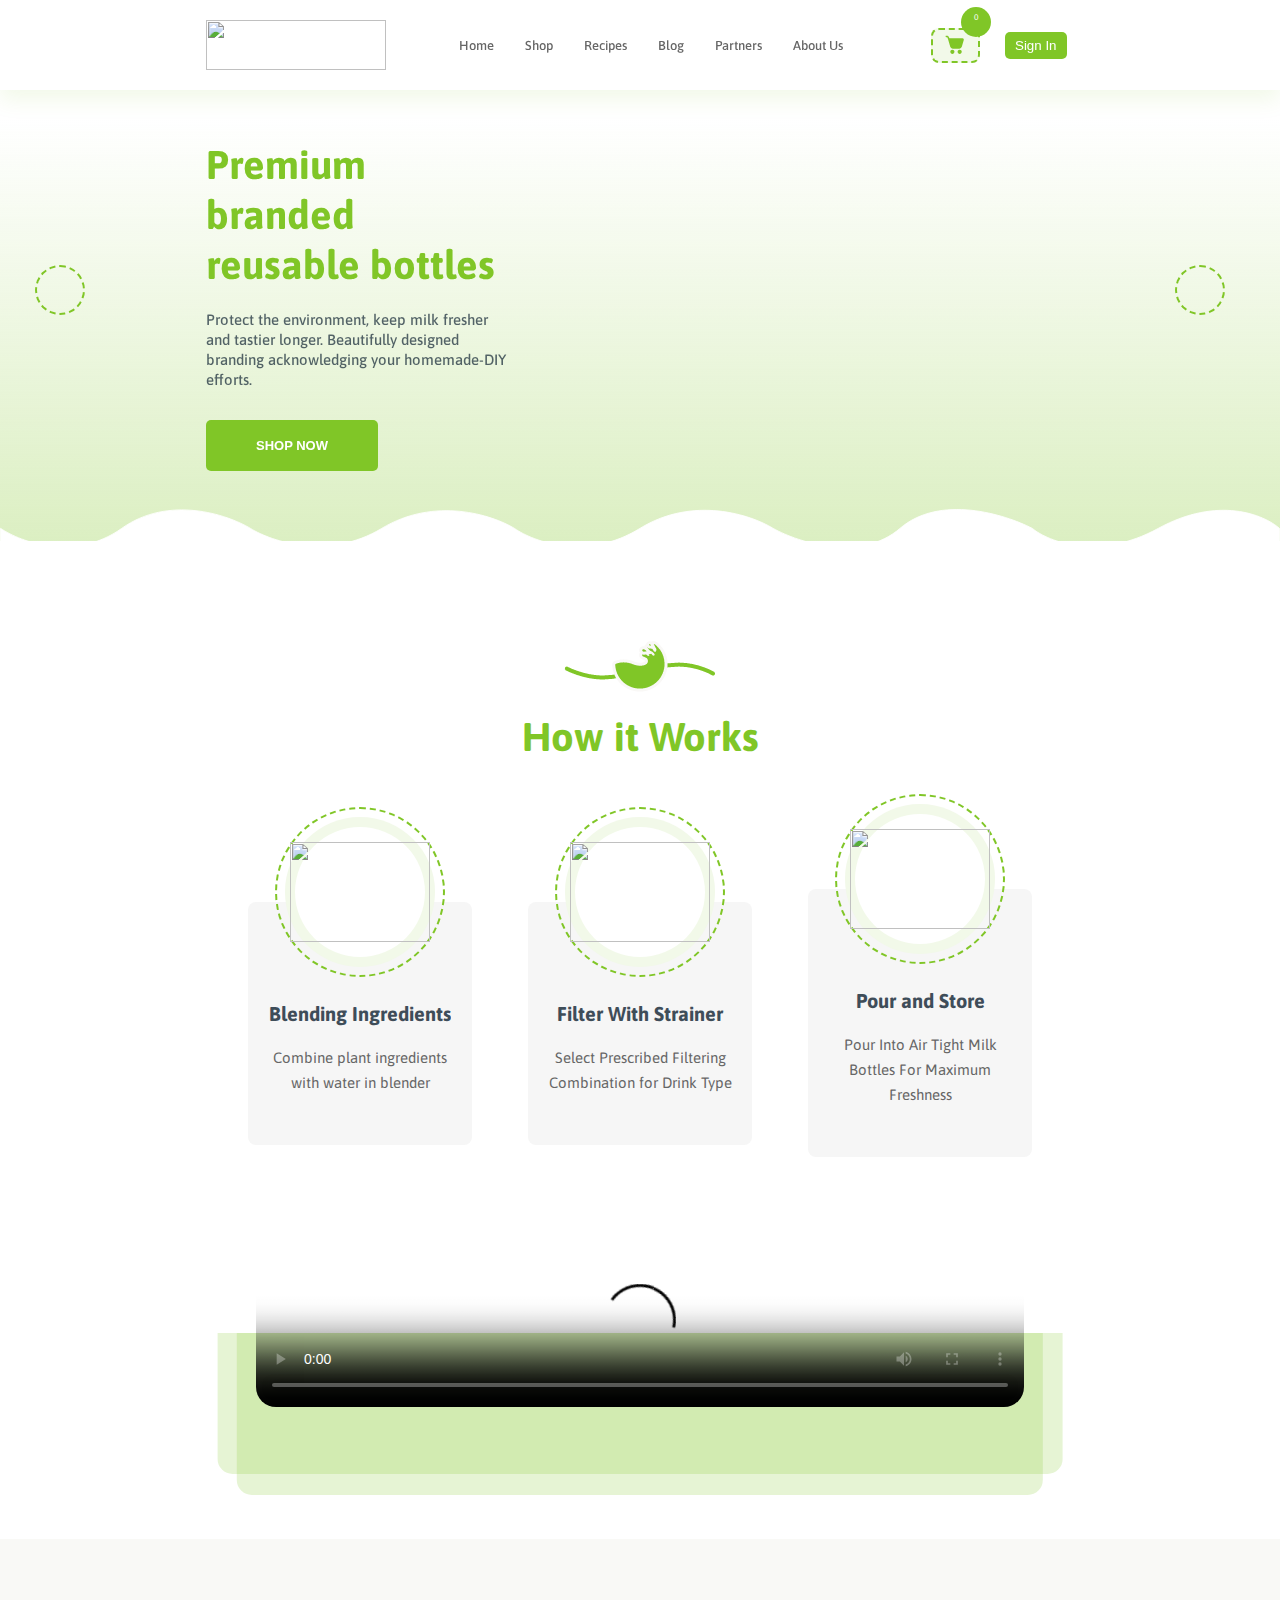
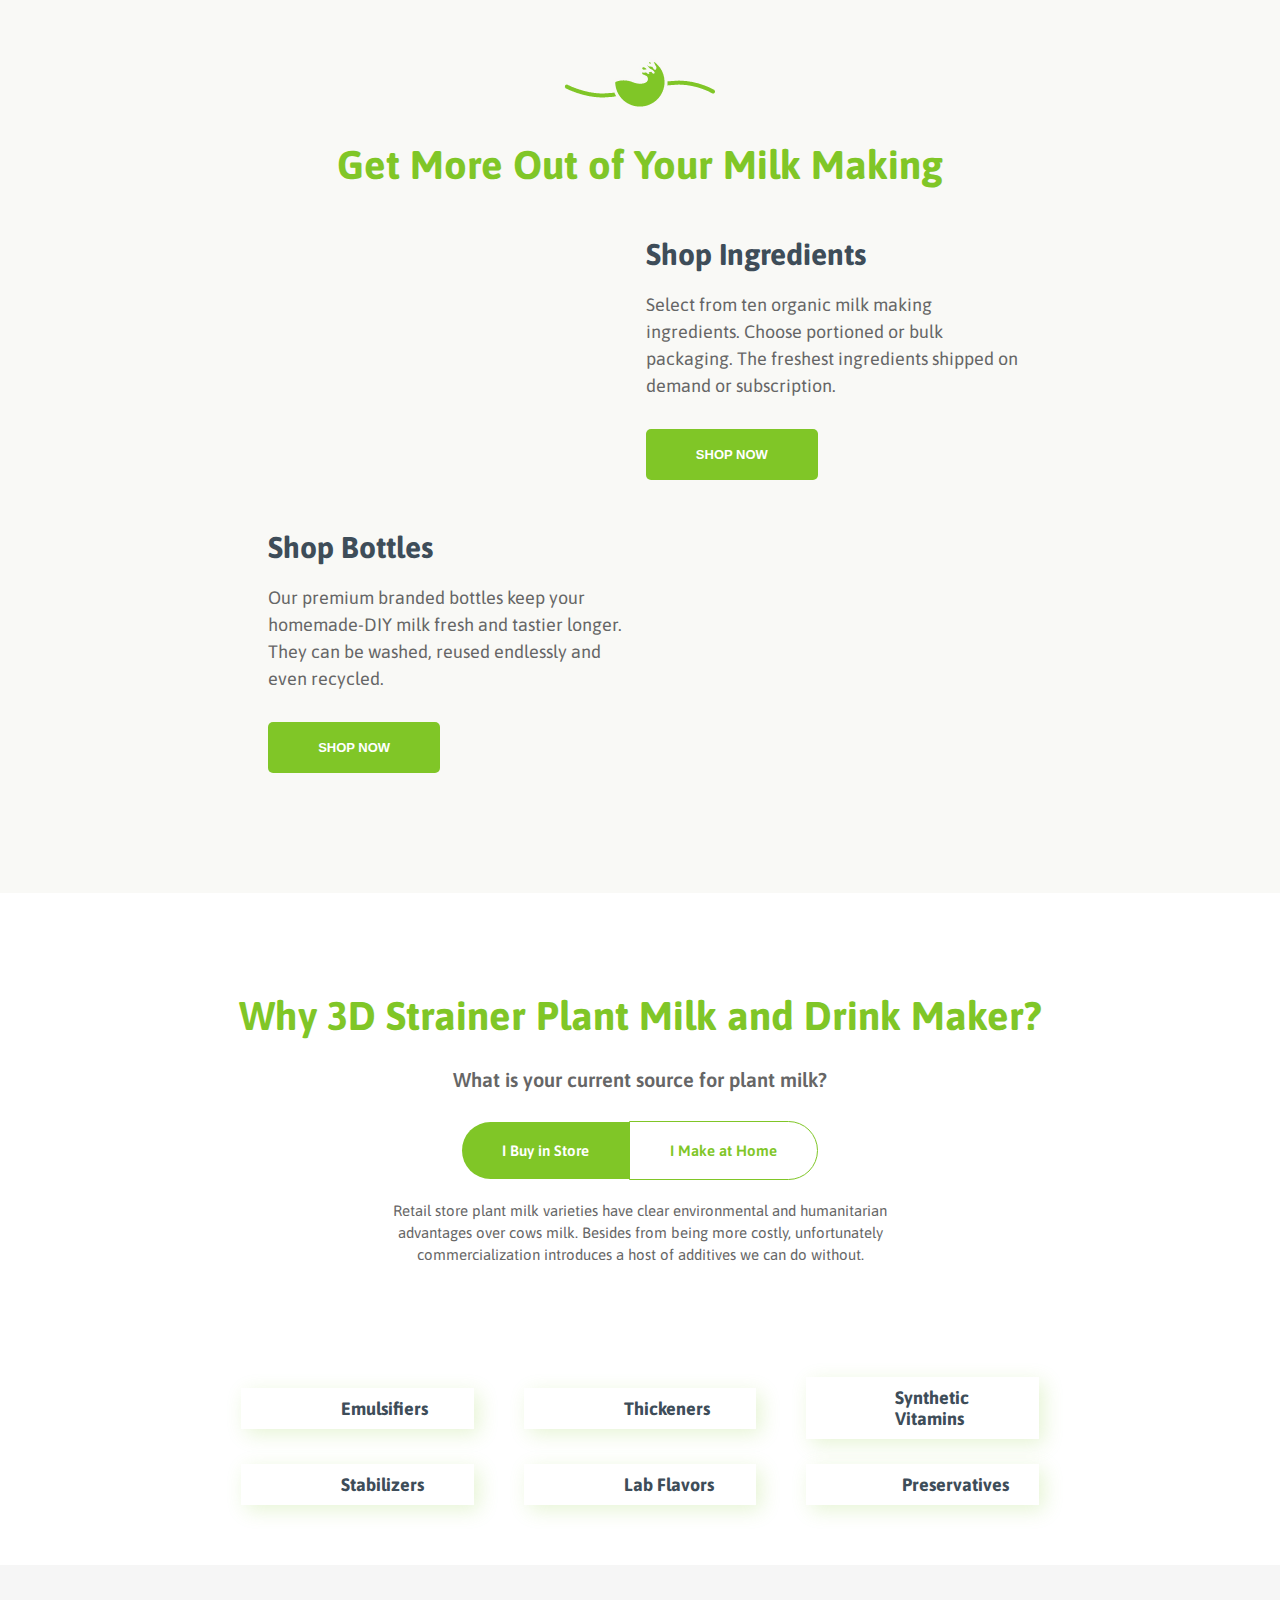
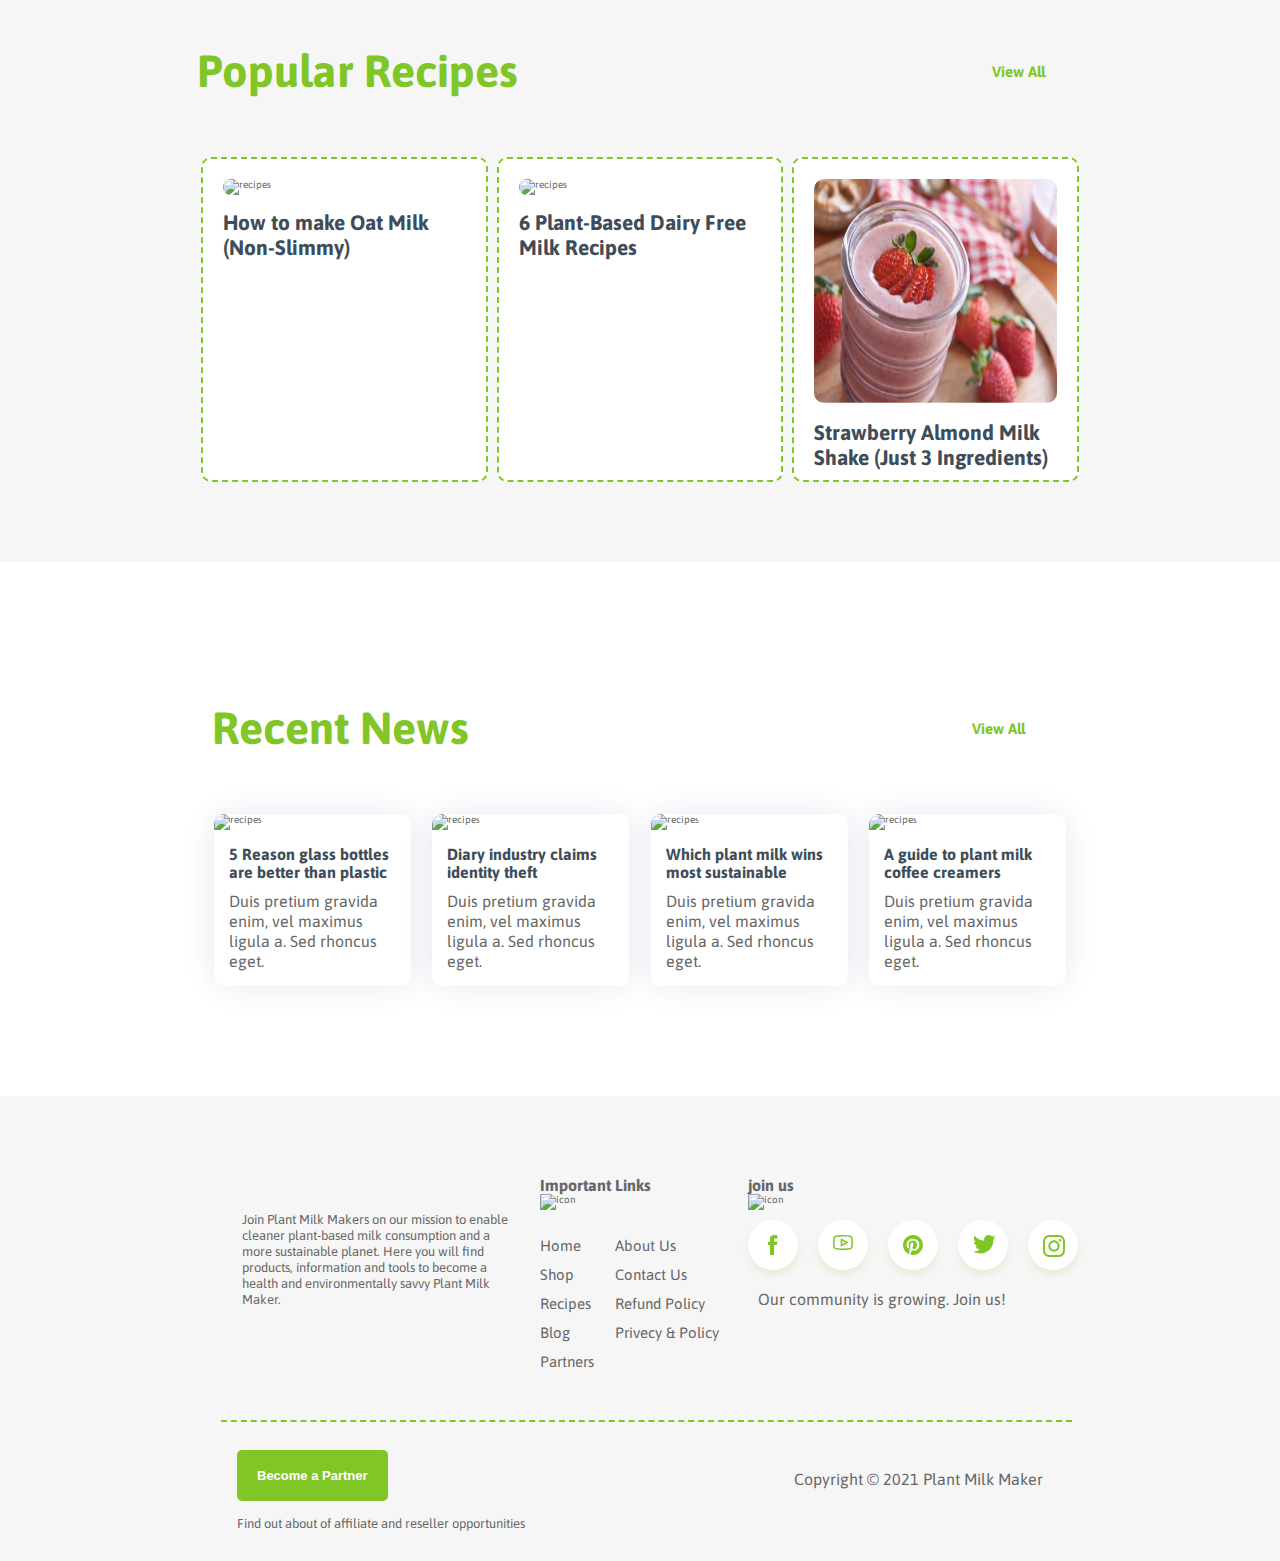
==== commit db915fc3: "fixed some css regarding font sizes and changed some assets" ====
--- a/index.html
+++ b/index.html
@@ -456,30 +456,29 @@
 							class="popular-recipies__card-image"
 						/>
 						<h2 class="popular-recipies__card-text">
-							How to make Oat Milk <br />
-							(Non-Slimmy)
+							How to make Oat Milk (Non-Slimmy)
 						</h2>
 					</div>
 
 					<div class="popular-recipies__card">
 						<img
-							src="./assets/images/Homepage/Popular Recipes/recipes1_img.jpg"
+							src="./assets/images/Homepage/Popular Recipes/recipes2_img.jpg"
 							alt="recipes"
 							class="popular-recipies__card-image"
 						/>
 						<h2 class="popular-recipies__card-text">
-							6 Plant-Based Dairy Free<br />Milk Recipes
+							6 Plant-Based Dairy Free Milk Recipes
 						</h2>
 					</div>
 
 					<div class="popular-recipies__card">
 						<img
-							src="./assets/images/Homepage/Popular Recipes/recipes1_img.jpg"
+							src="./assets/images/Homepage/Popular Recipes/Image 15@2x.png"
 							alt="recipes"
 							class="popular-recipies__card-image"
 						/>
 						<h2 class="popular-recipies__card-text">
-							Strawberry Almond Milk<br />Shake (Just 3 Ingredients)
+							Strawberry Almond Milk Shake (Just 3 Ingredients)
 						</h2>
 					</div>
 				</div>
@@ -525,7 +524,23 @@
 						/>
 						<div class="recent-news__card-body">
 							<h2 class="recent-news__card-title">
-								5 Reason glass bottles are better than plastic
+								Diary industry claims identity theft
+							</h2>
+							<p class="recent-news__card-excerpt">
+								Duis pretium gravida enim, vel maximus ligula a. Sed rhoncus eget.
+							</p>
+						</div>
+					</div>
+
+					<div class="recent-news__card">
+						<img
+							src="./assets/images/Homepage/Recent News/news3_img.jpg"
+							alt="recipes"
+							class="recent-news__card-image"
+						/>
+						<div class="recent-news__card-body">
+							<h2 class="recent-news__card-title">
+								Which plant milk wins most sustainable
 							</h2>
 							<p class="recent-news__card-excerpt">
 								Duis pretium gravida enim, vel maximus ligula a. Sed rhoncus
@@ -536,30 +551,13 @@
 
 					<div class="recent-news__card">
 						<img
-							src="./assets/images/Homepage/Recent News/news3_img.jpg"
-							alt="recipes"
-							class="recent-news__card-image"
-						/>
-						<div class="recent-news__card-body">
-							<h2 class="recent-news__card-title">
-								5 Reason glass bottles are better than plastic
-							</h2>
-							<p class="recent-news__card-excerpt">
-								Duis pretium gravida enim, vel maximus ligula a. Sed rhoncus
-								eget.
-							</p>
-						</div>
-					</div>
-
-					<div class="recent-news__card">
-						<img
 							src="./assets/images/Homepage/Recent News/news4_img.jpg"
 							alt="recipes"
 							class="recent-news__card-image"
 						/>
 						<div class="recent-news__card-body">
 							<h2 class="recent-news__card-title">
-								5 Reason glass bottles are better than plastic
+								A guide to plant milk coffee creamers
 							</h2>
 							<p class="recent-news__card-excerpt">
 								Duis pretium gravida enim, vel maximus ligula a. Sed rhoncus
--- a/css/style.css
+++ b/css/style.css
@@ -559,6 +559,7 @@
 }
 
 .popular-recipies__card {
+	height: 32.5rem;
 	padding: 2rem;
 	border: 2px dashed var(--primary-color);
 	border-radius: 1rem;
@@ -567,6 +568,7 @@
 }
 
 .popular-recipies__card-image {
+	height: 22.4rem;
 	border-radius: 1rem;
 	width: 100%;
 }
@@ -574,7 +576,7 @@
 	font-weight: 700;
 	margin-top: 1.5rem;
 	color: #3e4d59;
-	font-size: 1.6rem;
+	font-size: 2.1rem;
 	line-height: 2.5rem;
 }
 
@@ -634,9 +636,9 @@
 
 .recent-news__card-excerpt {
 	margin-top: 1rem;
-	font-size: 1.2rem;
+	font-size: 1.6rem;
 	color: #666666;
-	line-height: 1.5rem;
+	line-height: 2rem;
 }
 
 .footer {
--- a/css/responsive.css
+++ b/css/responsive.css
@@ -452,6 +452,11 @@
 }
 
 /* Recent News Section */
+@media (min-width: 1528px) {
+	.recent-news__card-title {
+		font-size: 2.1rem;
+	}
+}
 
 @media (max-width: 990px) {
 	.recent-news__card-title {
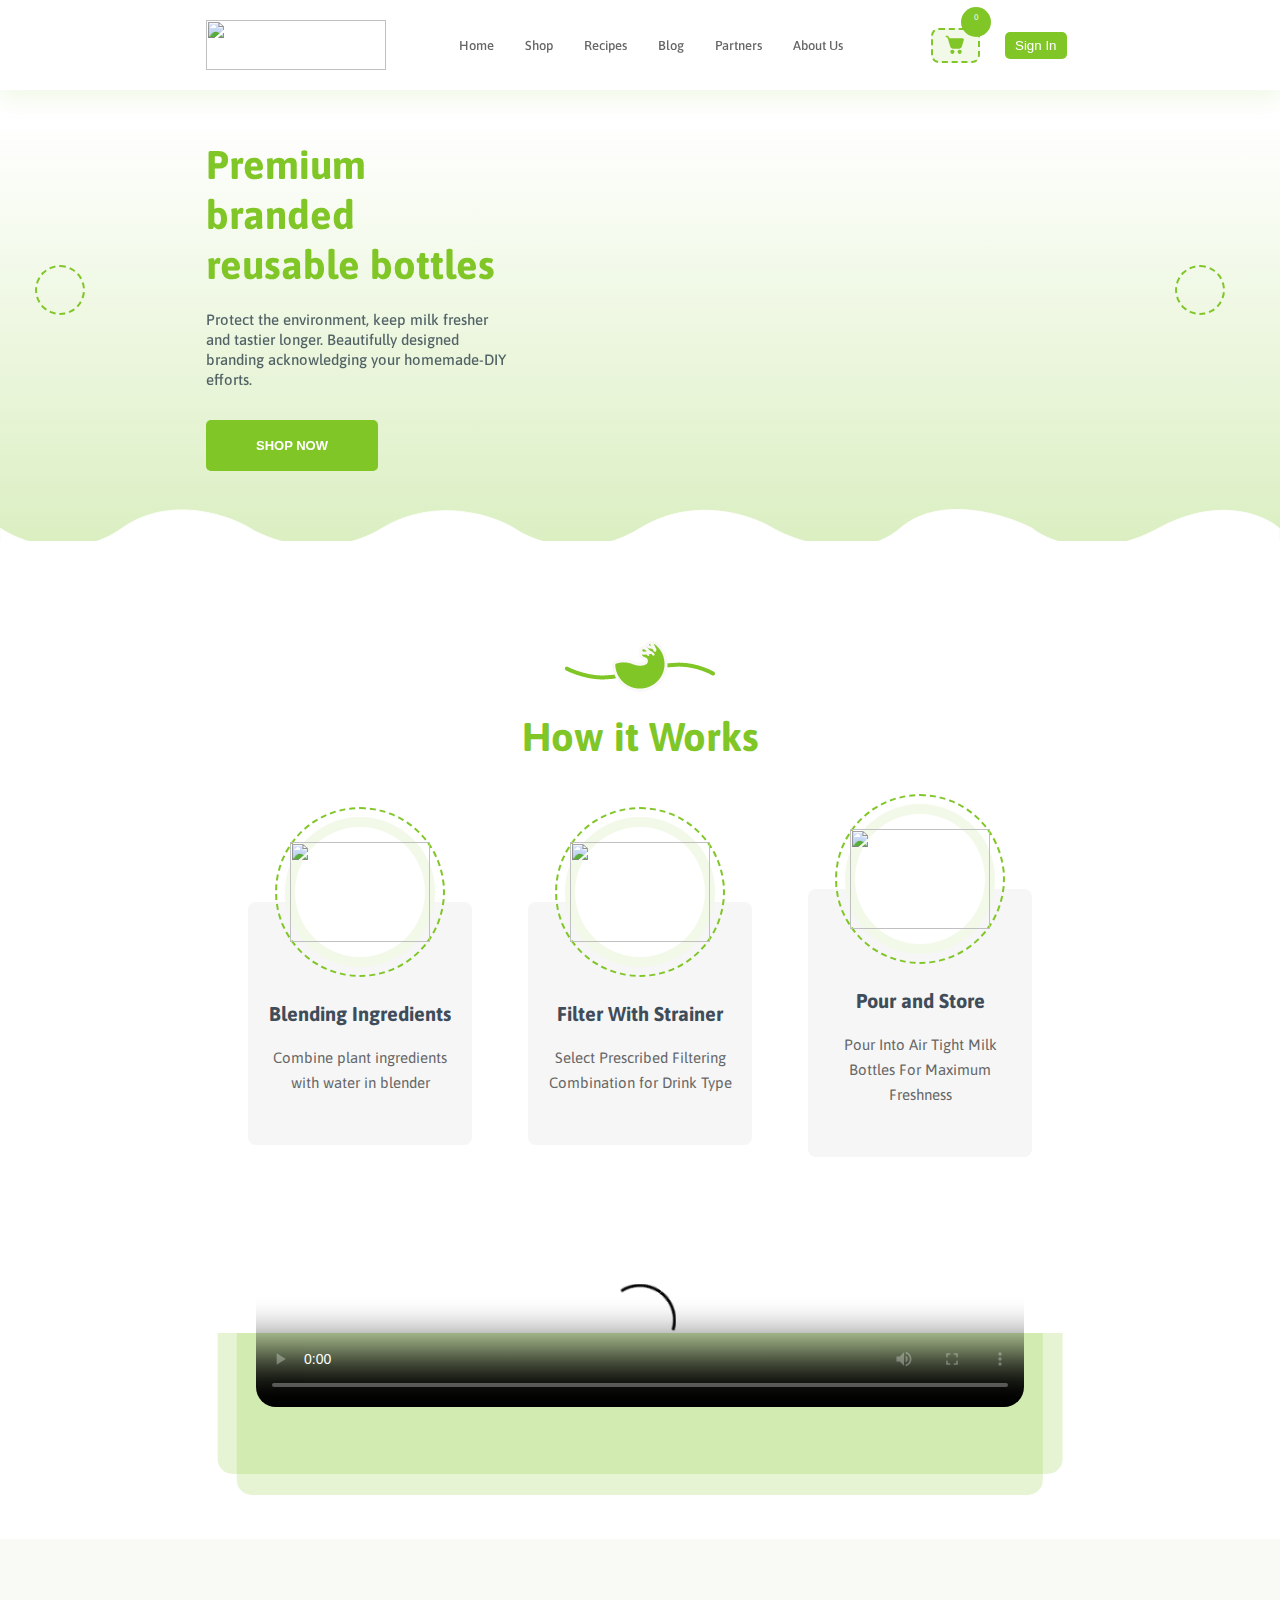
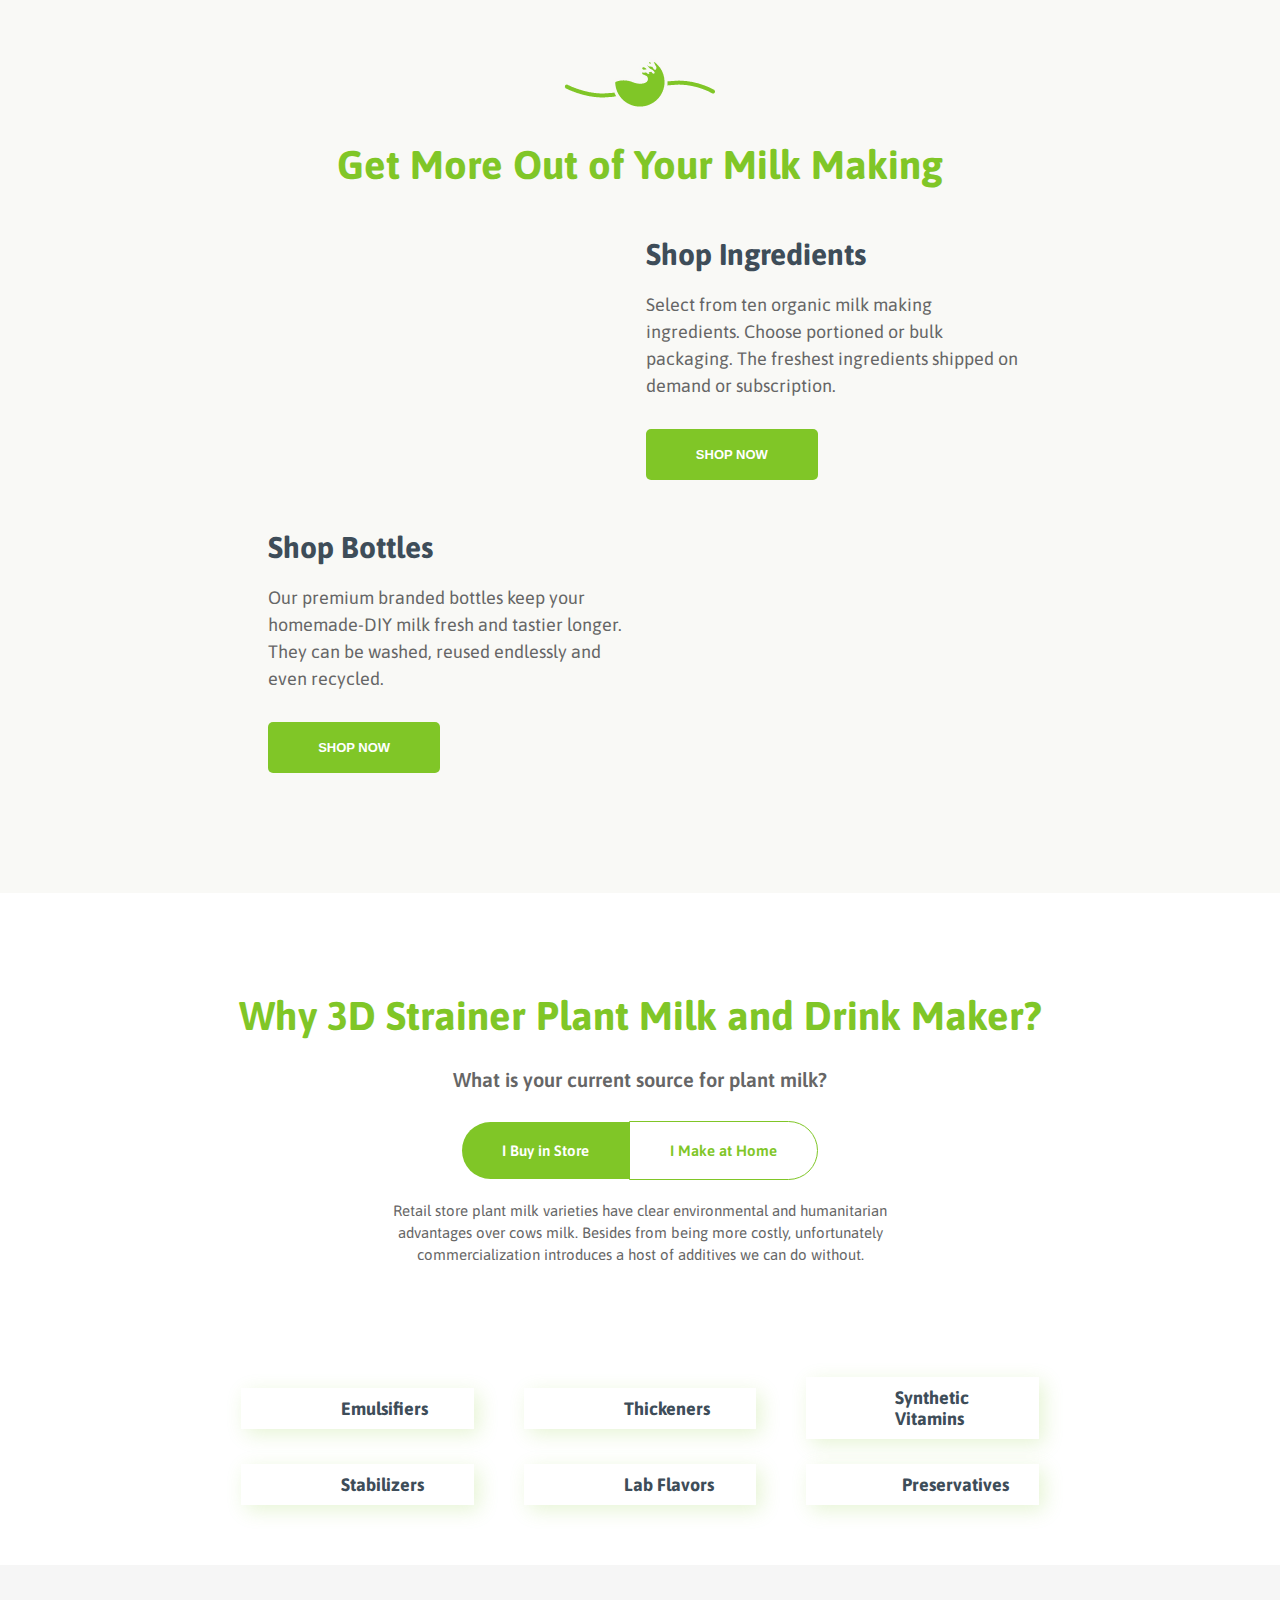
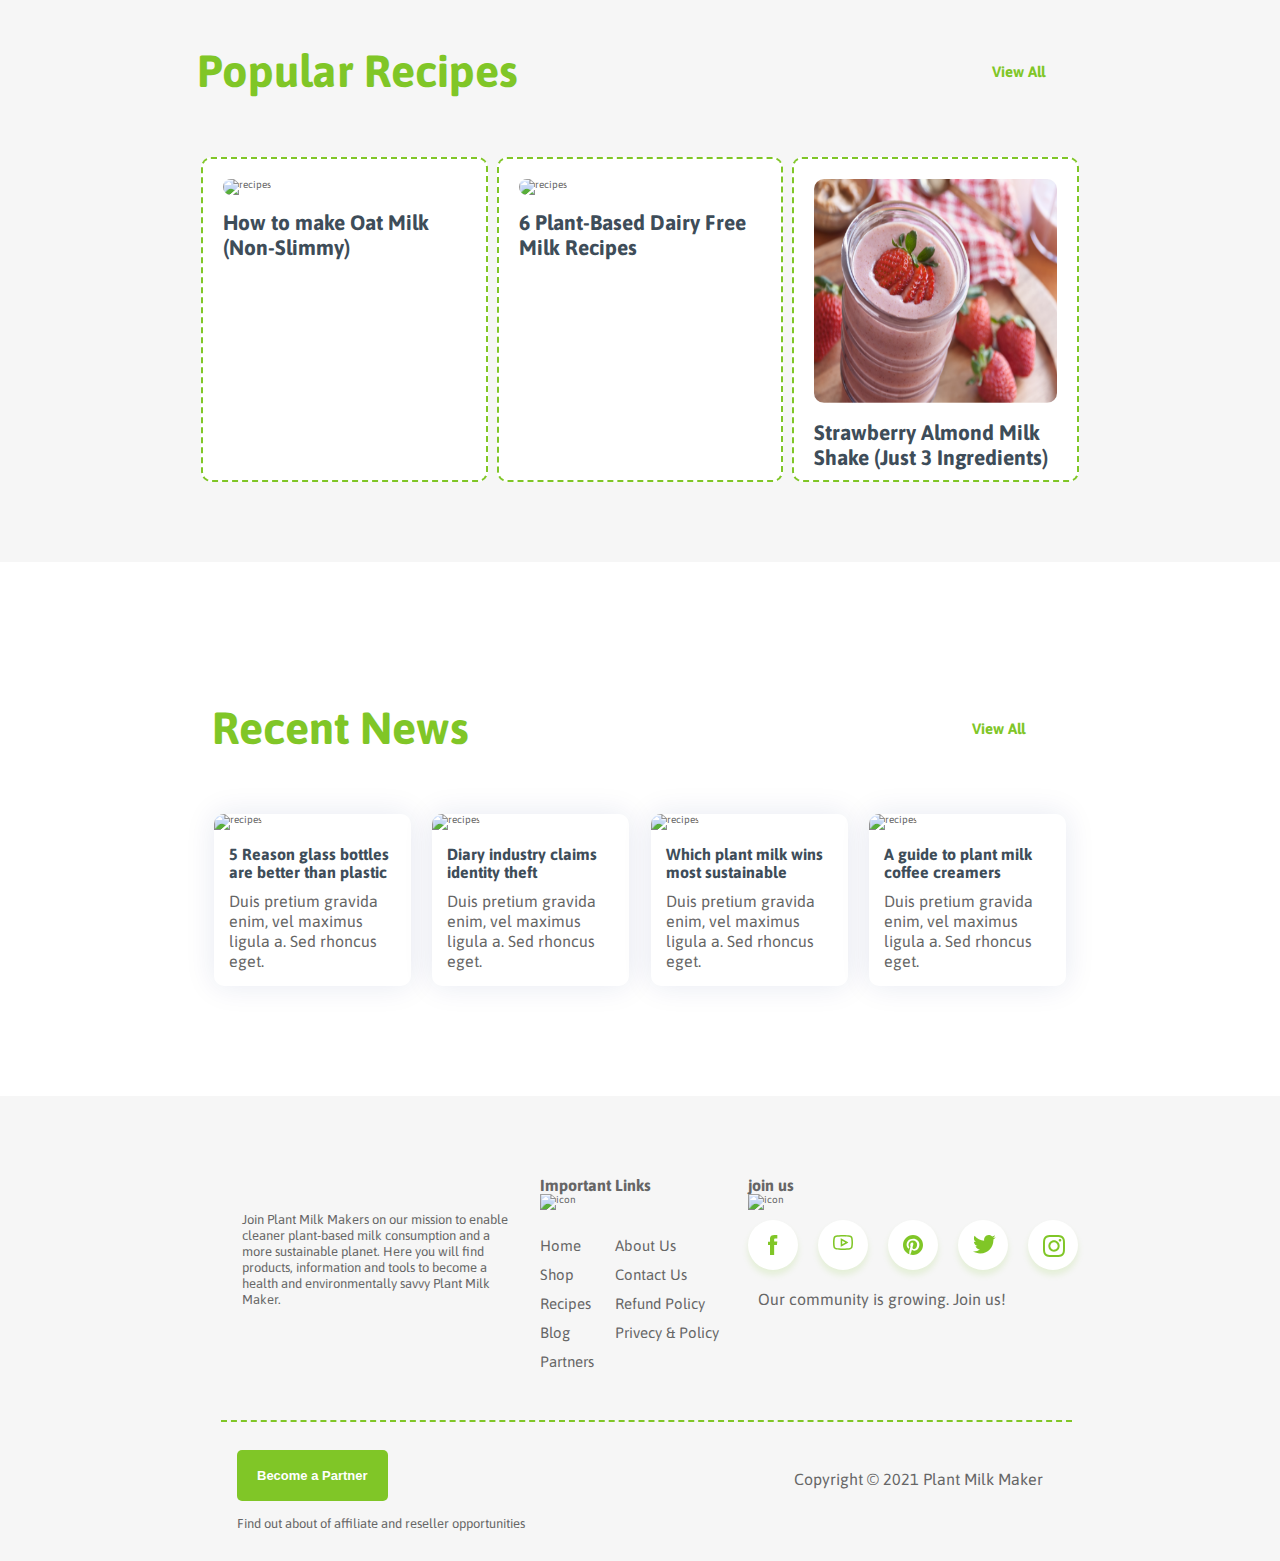
==== commit cd82d2af: "fixed some css regarding font sizes and changed some assets" ====
--- a/index.html
+++ b/index.html
@@ -473,7 +473,7 @@
 
 					<div class="popular-recipies__card">
 						<img
-							src="./assets/images/Homepage/Popular Recipes/Image 15@2x.png"
+							src="./assets/images/Homepage/Popular Recipes/Image 15.png"
 							alt="recipes"
 							class="popular-recipies__card-image"
 						/>
--- a/css/style.css
+++ b/css/style.css
@@ -576,7 +576,7 @@
 	font-weight: 700;
 	margin-top: 1.5rem;
 	color: #3e4d59;
-	font-size: 2.1rem;
+	font-size: 1.6rem;
 	line-height: 2.5rem;
 }
 
--- a/css/responsive.css
+++ b/css/responsive.css
@@ -413,6 +413,11 @@
 }
 
 /* Recipies Section */
+@media (min-width: 1242px) {
+	.popular-recipies__card-text {
+		font-size: 2.1rem;
+	}
+}
 
 @media (max-width: 993px) {
 	.popular-recipies__card-text {
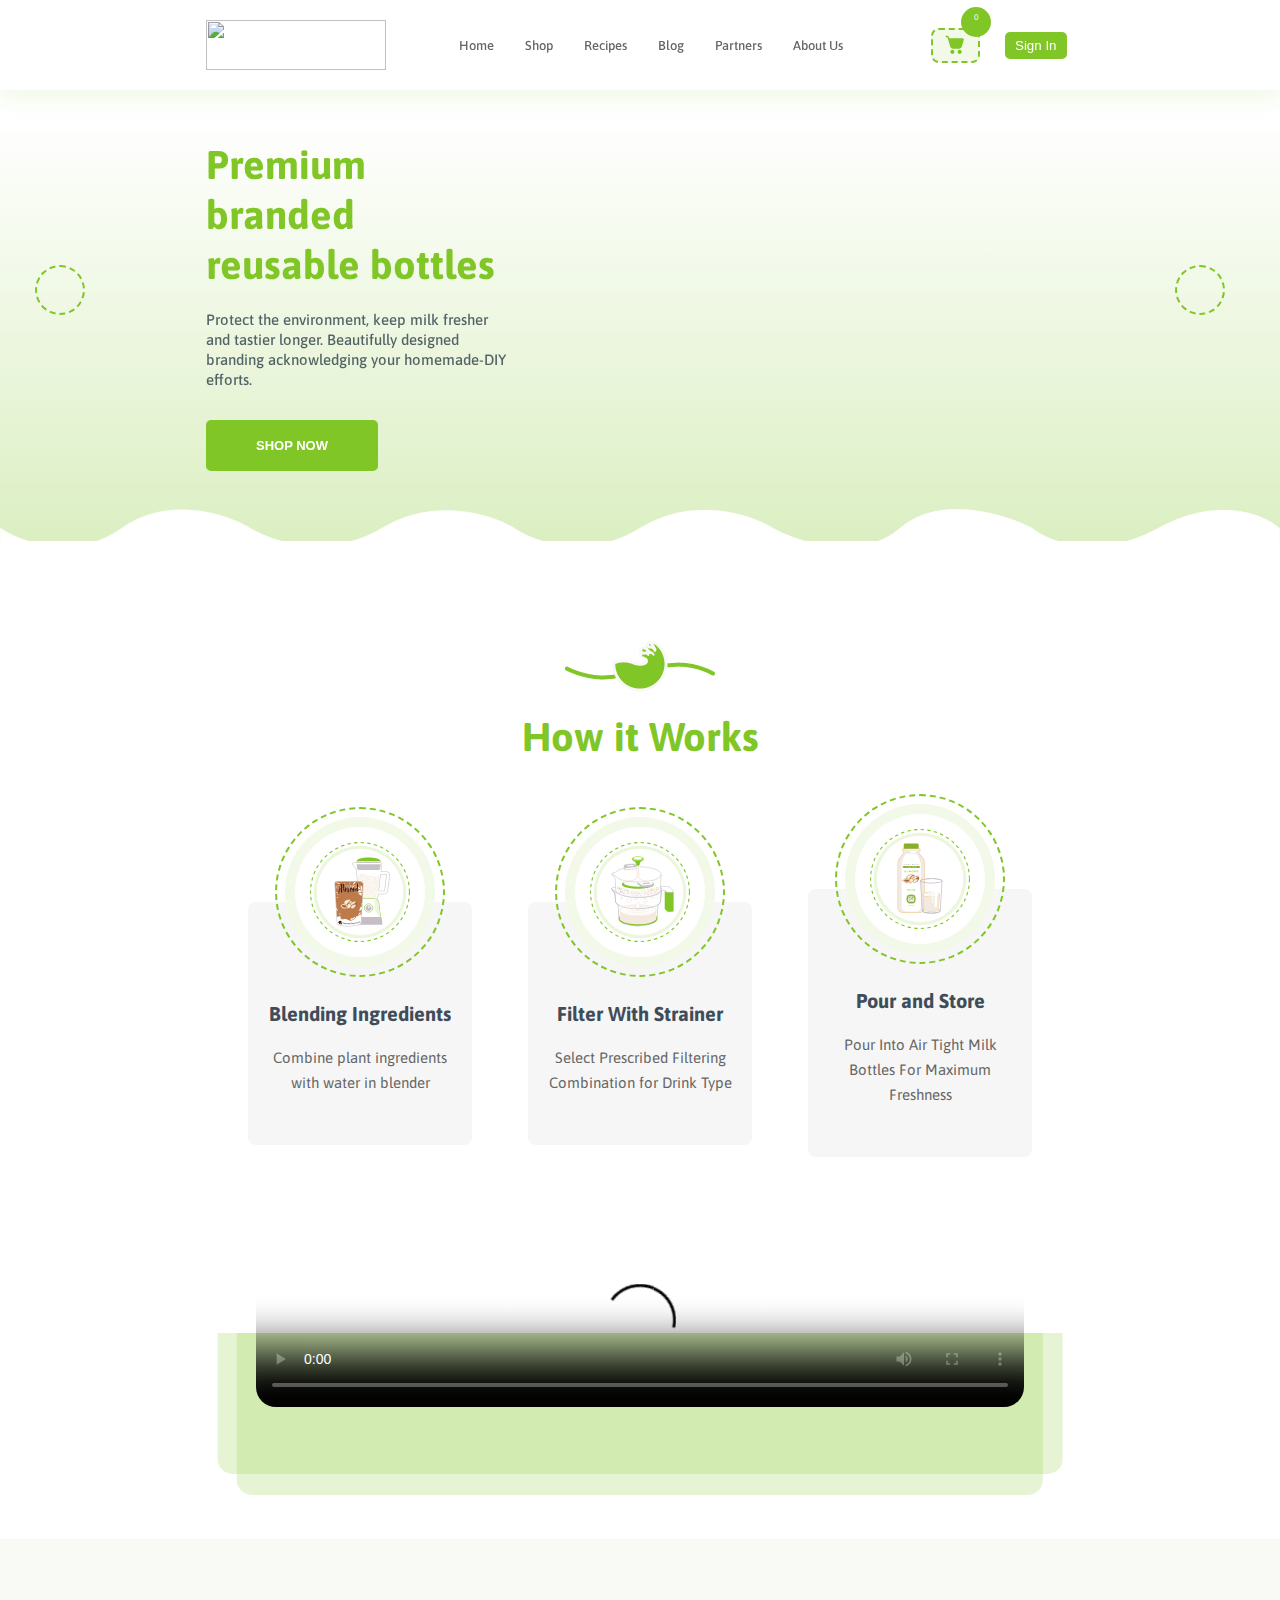
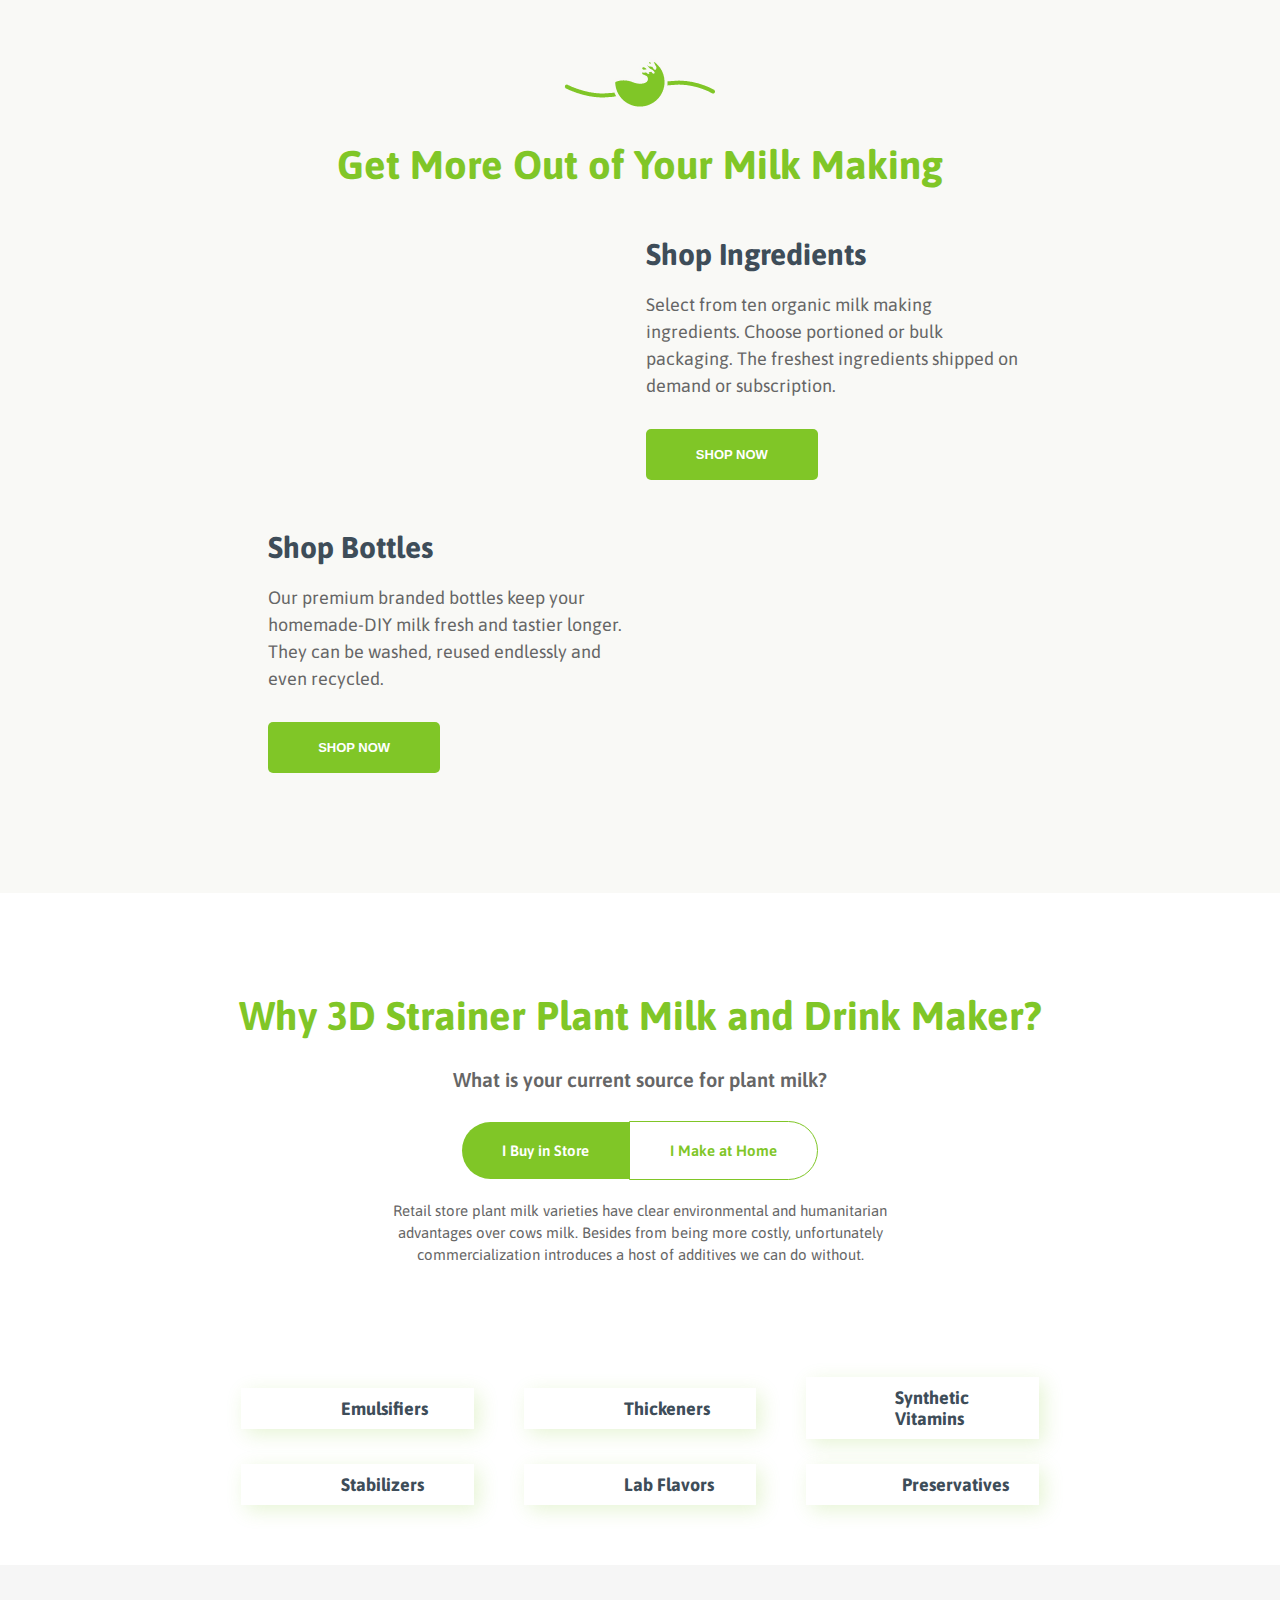
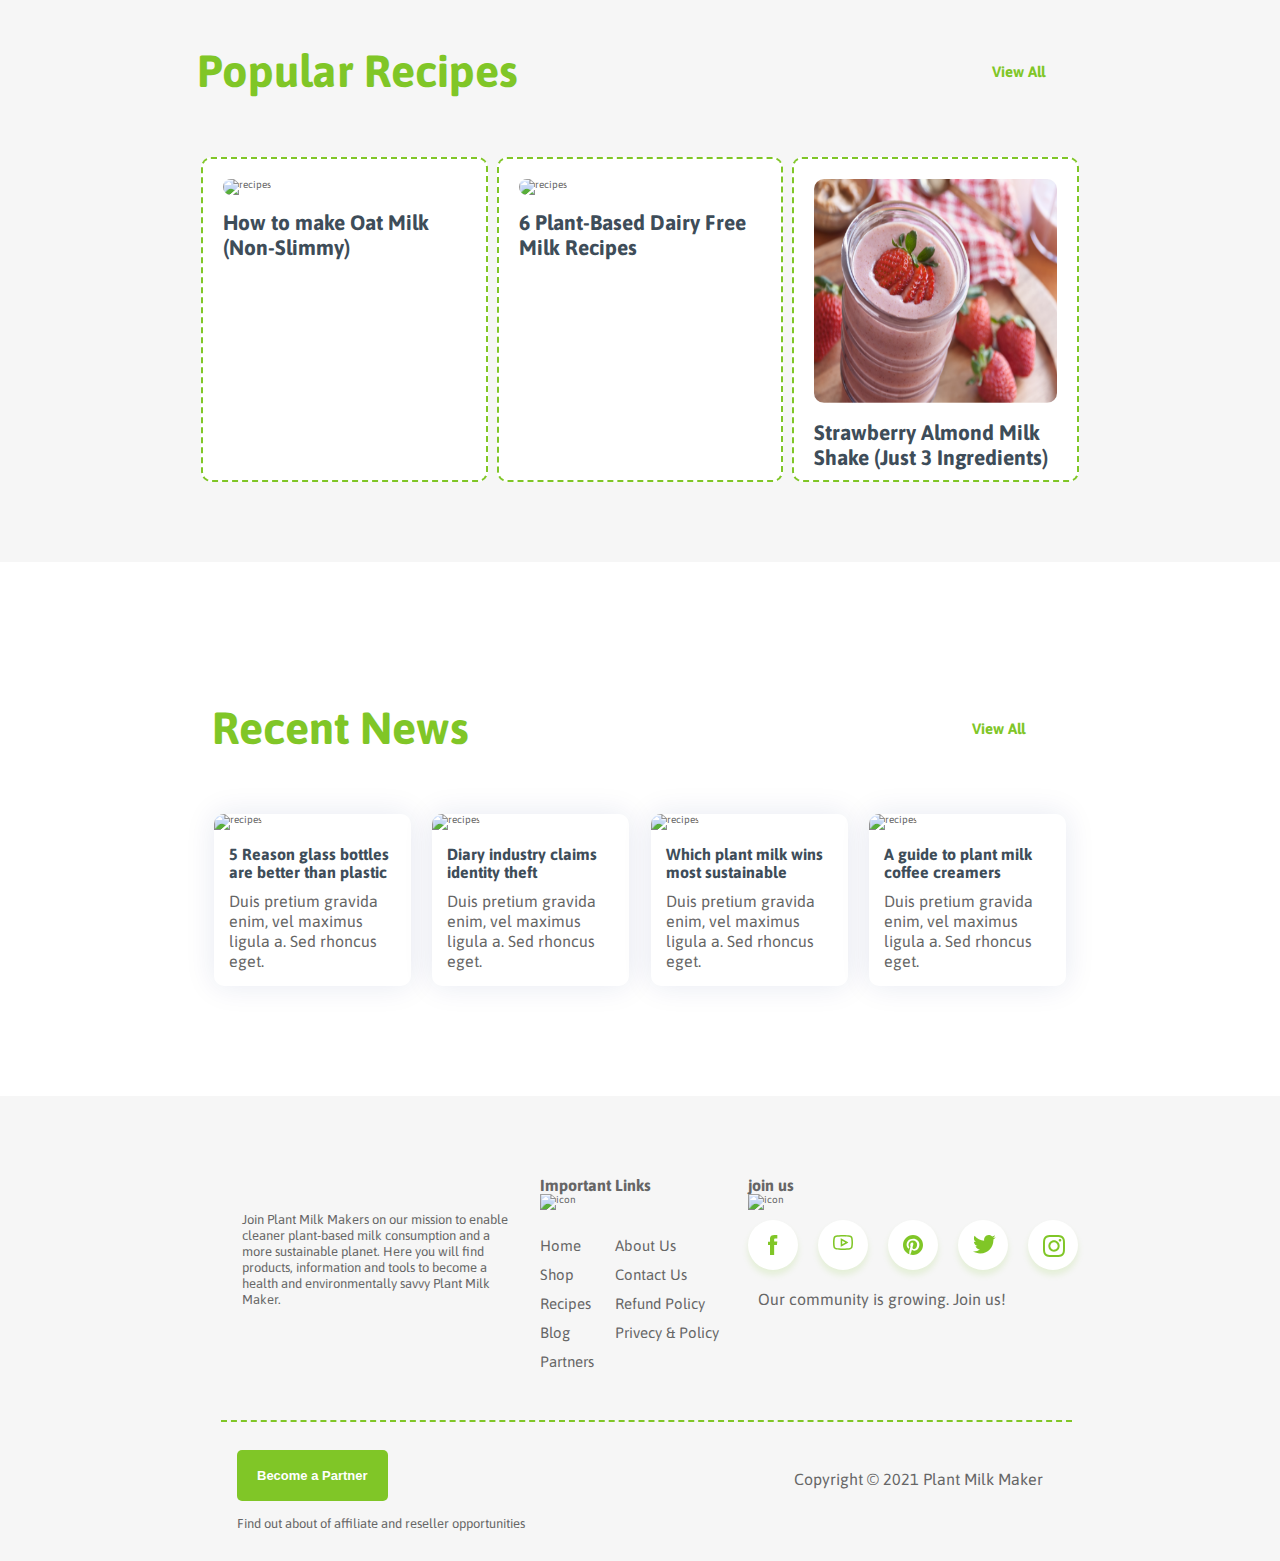
==== commit 384a1c6f: "replaced some asstes" ====
--- a/index.html
+++ b/index.html
@@ -152,7 +152,7 @@
 					<section class="how-it-works__card">
 						<div class="how-it-works__image-wrap">
 							<img
-								src="./assets/images/Homepage/How it Works Section/svg/process-1.svg"
+								src="./assets/icons/Step 1.svg"
 								alt=""
 								class="how-it-works__card-image"
 							/>
@@ -168,7 +168,7 @@
 					<section class="how-it-works__card">
 						<div class="how-it-works__image-wrap">
 							<img
-								src="./assets/images/Homepage/How it Works Section/svg/process-1.svg"
+								src="./assets/icons/Step 2.svg"
 								alt=""
 								class="how-it-works__card-image"
 							/>
@@ -184,7 +184,7 @@
 					<section class="how-it-works__card">
 						<div class="how-it-works__image-wrap">
 							<img
-								src="./assets/images/Homepage/How it Works Section/svg/process-1.svg"
+								src="./assets/icons/Step 3.svg"
 								alt=""
 								class="how-it-works__card-image"
 							/>
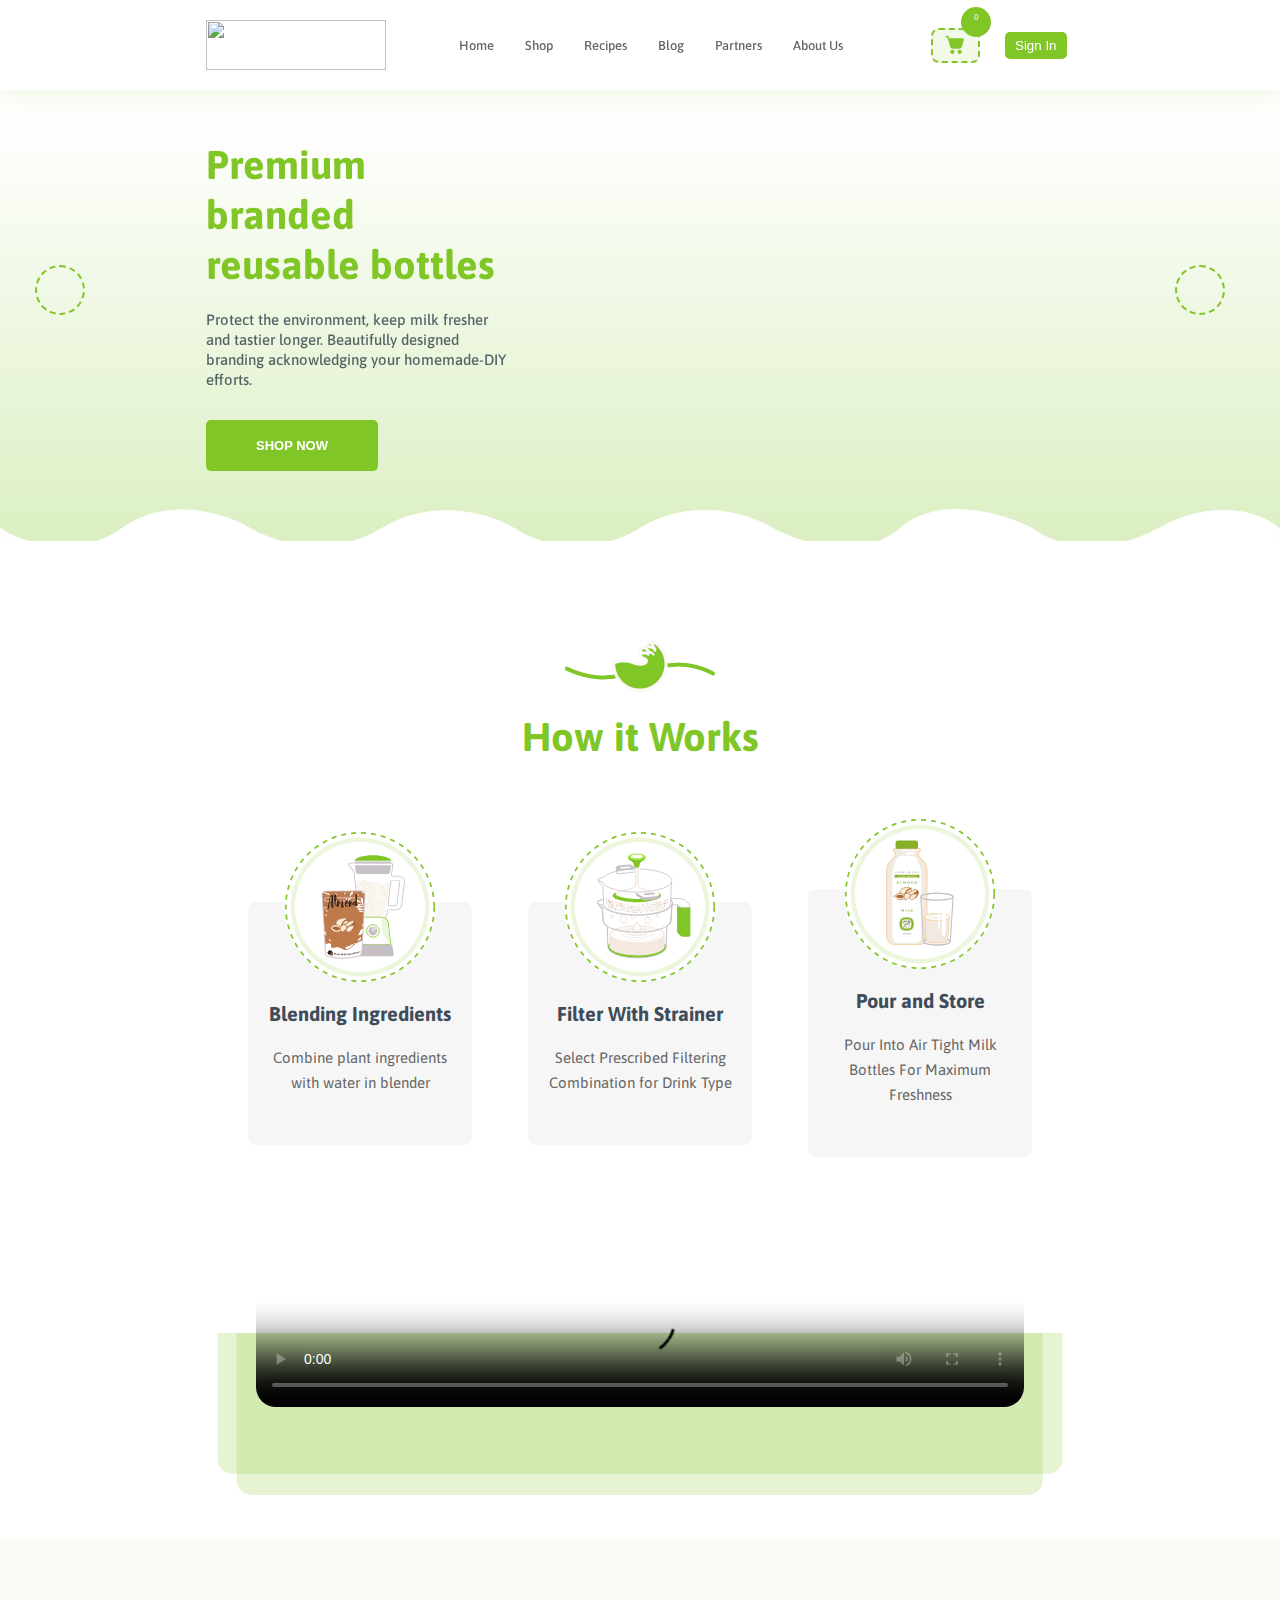
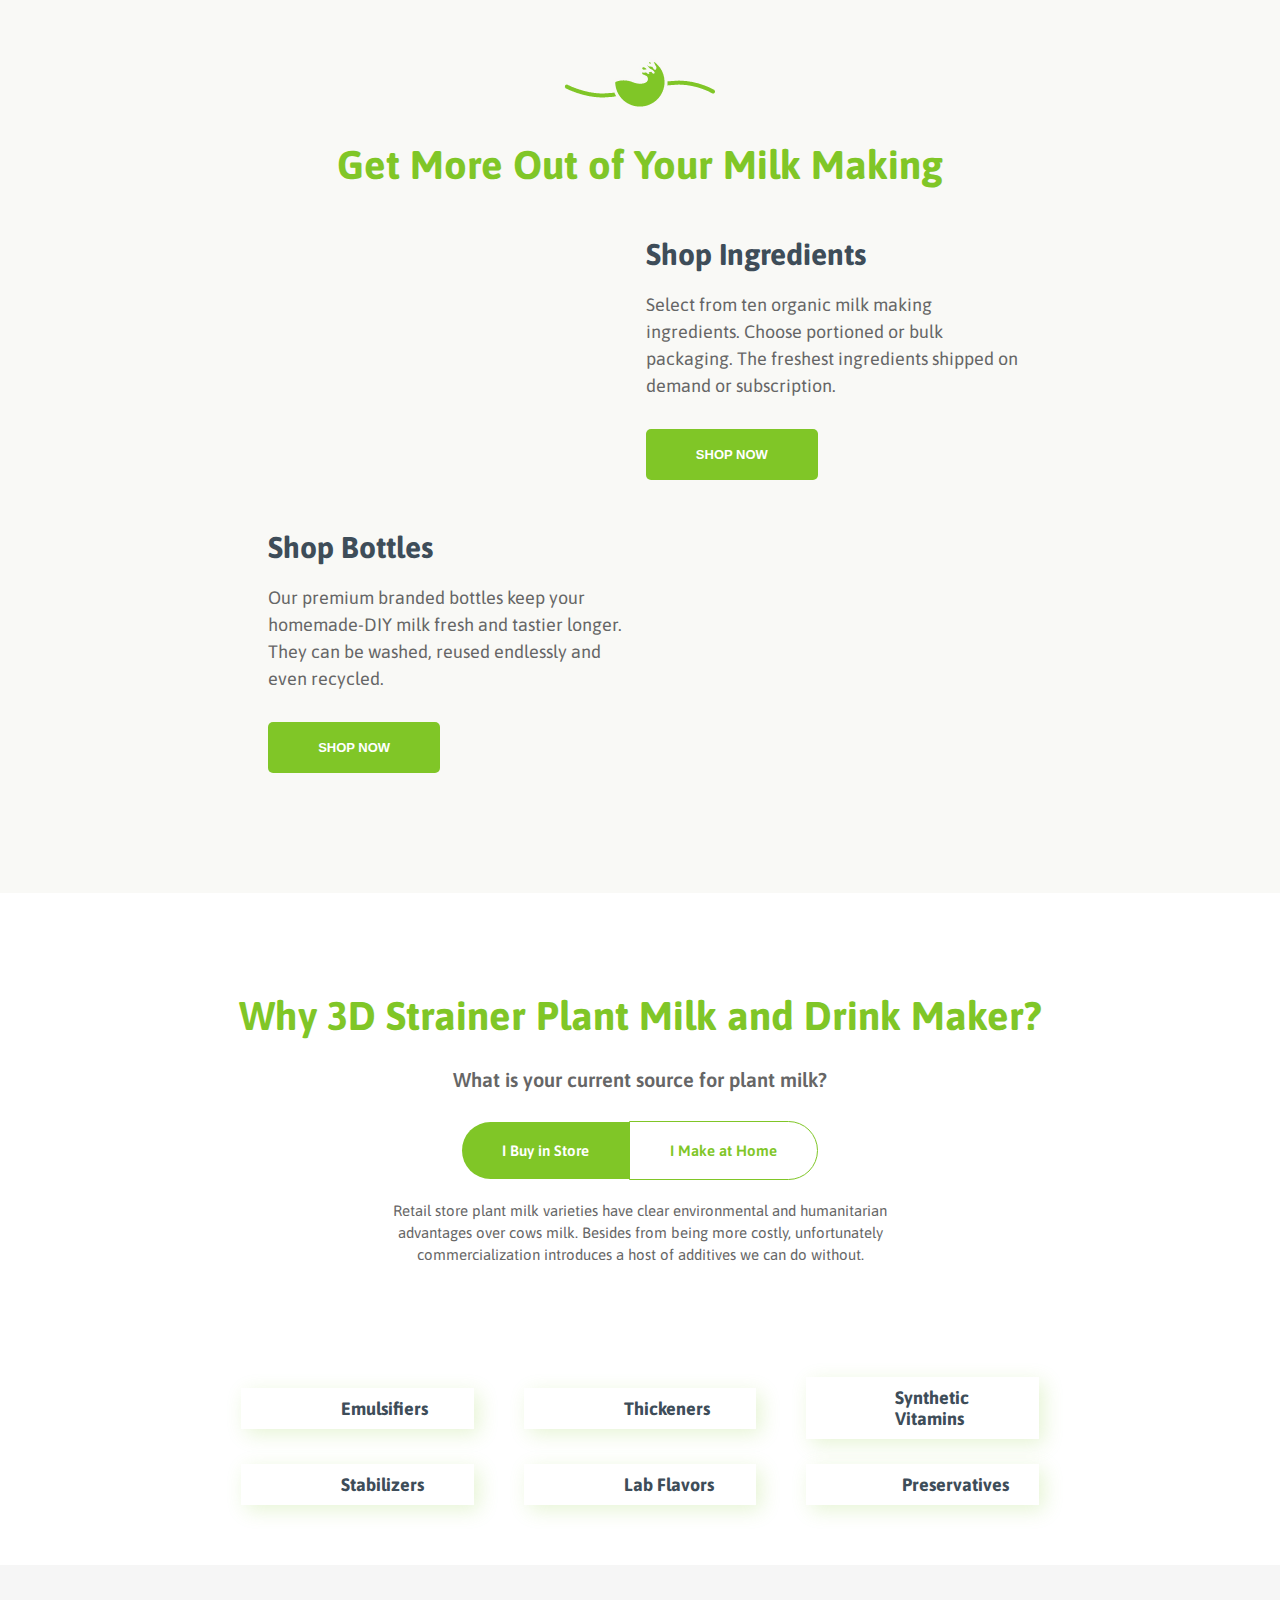
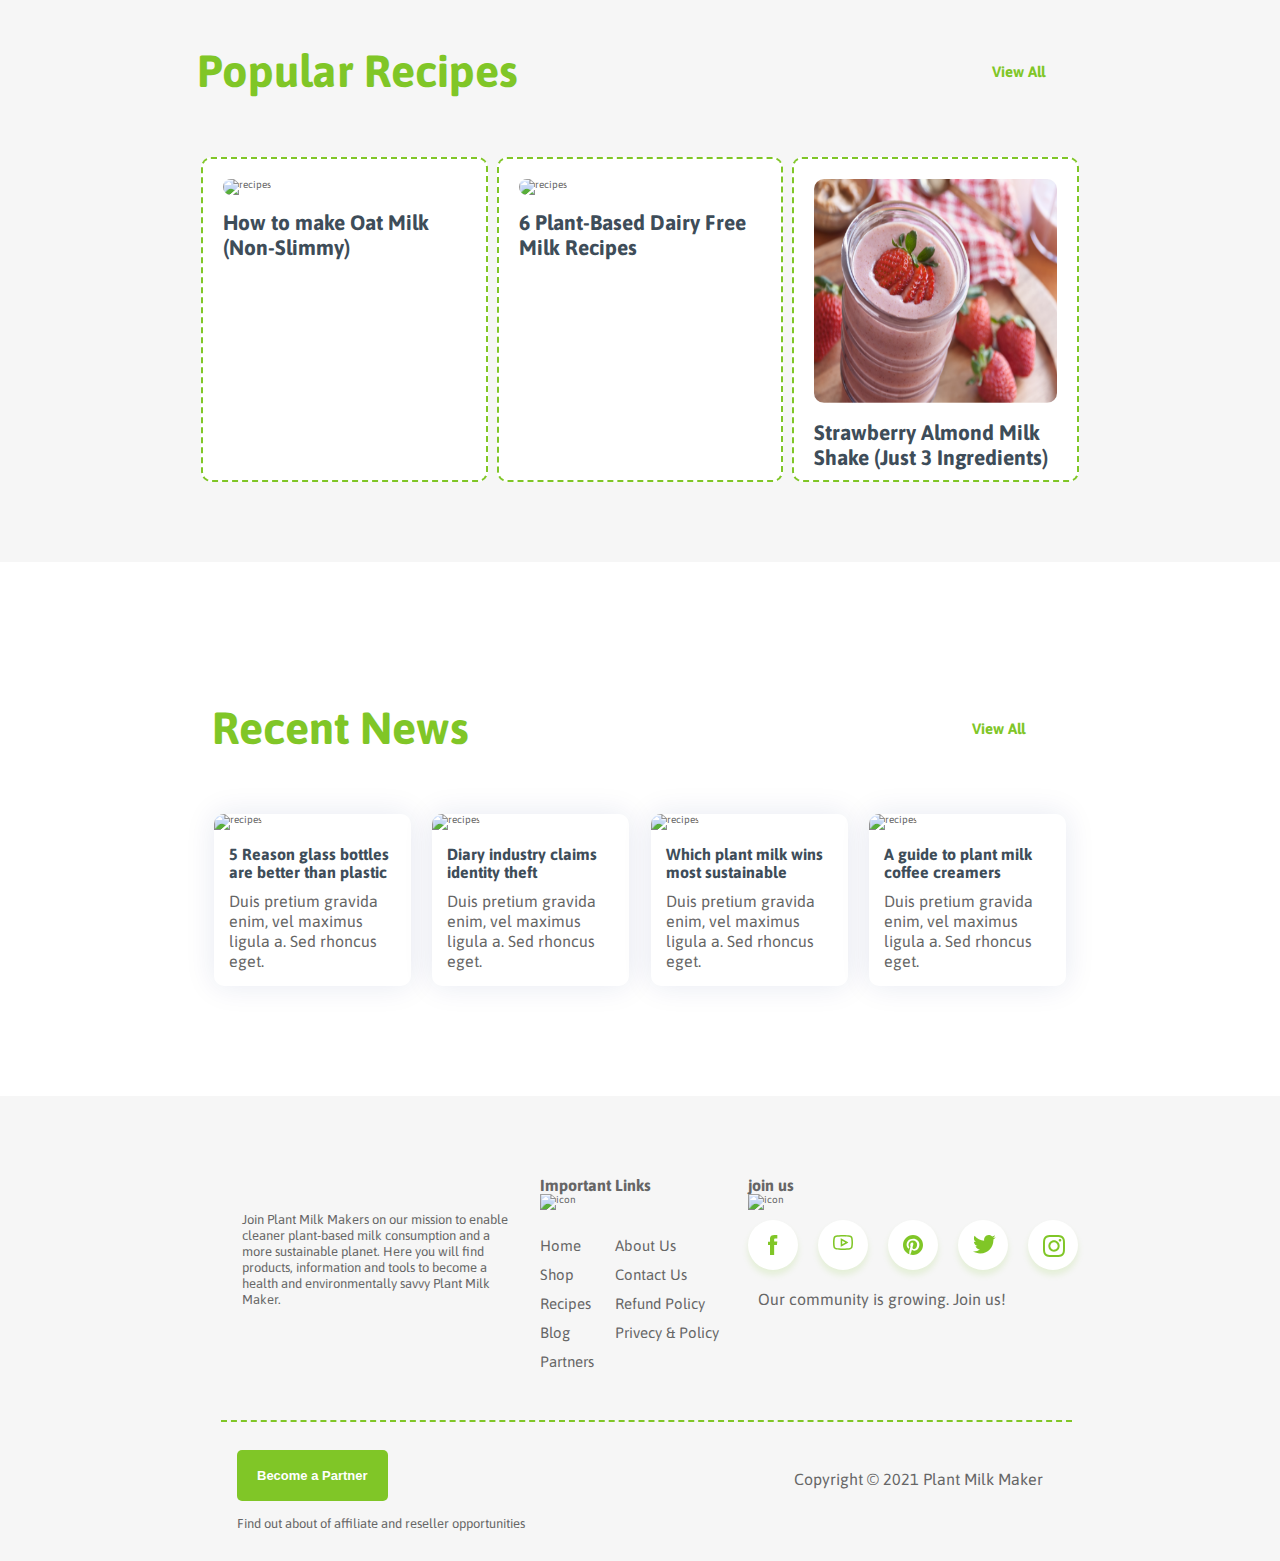
==== commit 0537527e: "fixed the images in how it works section" ====
--- a/index.html
+++ b/index.html
@@ -156,8 +156,6 @@
 								alt=""
 								class="how-it-works__card-image"
 							/>
-							<div class="how-it-works__bordered"></div>
-							<div class="how-it-works__dasshed"></div>
 						</div>
 						<h2 class="how-it-works__card-title">Blending Ingredients</h2>
 						<p class="how-it-works__card-excerpt">
@@ -172,8 +170,6 @@
 								alt=""
 								class="how-it-works__card-image"
 							/>
-							<div class="how-it-works__bordered"></div>
-							<div class="how-it-works__dasshed"></div>
 						</div>
 						<h2 class="how-it-works__card-title">Filter With Strainer</h2>
 						<p class="how-it-works__card-excerpt">
@@ -188,8 +184,6 @@
 								alt=""
 								class="how-it-works__card-image"
 							/>
-							<div class="how-it-works__bordered"></div>
-							<div class="how-it-works__dasshed"></div>
 						</div>
 						<h2 class="how-it-works__card-title">Pour and Store</h2>
 						<p class="how-it-works__card-excerpt">
--- a/css/style.css
+++ b/css/style.css
@@ -302,11 +302,11 @@
 
 .how-it-works__card-image {
 	position: absolute;
-	top: -11rem;
+	top: -12rem;
 	left: 50%;
 	transform: translate(-50%);
-	width: 14rem;
-	height: 10rem;
+	width: 24rem;
+	height: 15rem;
 	z-index: 2;
 }
 
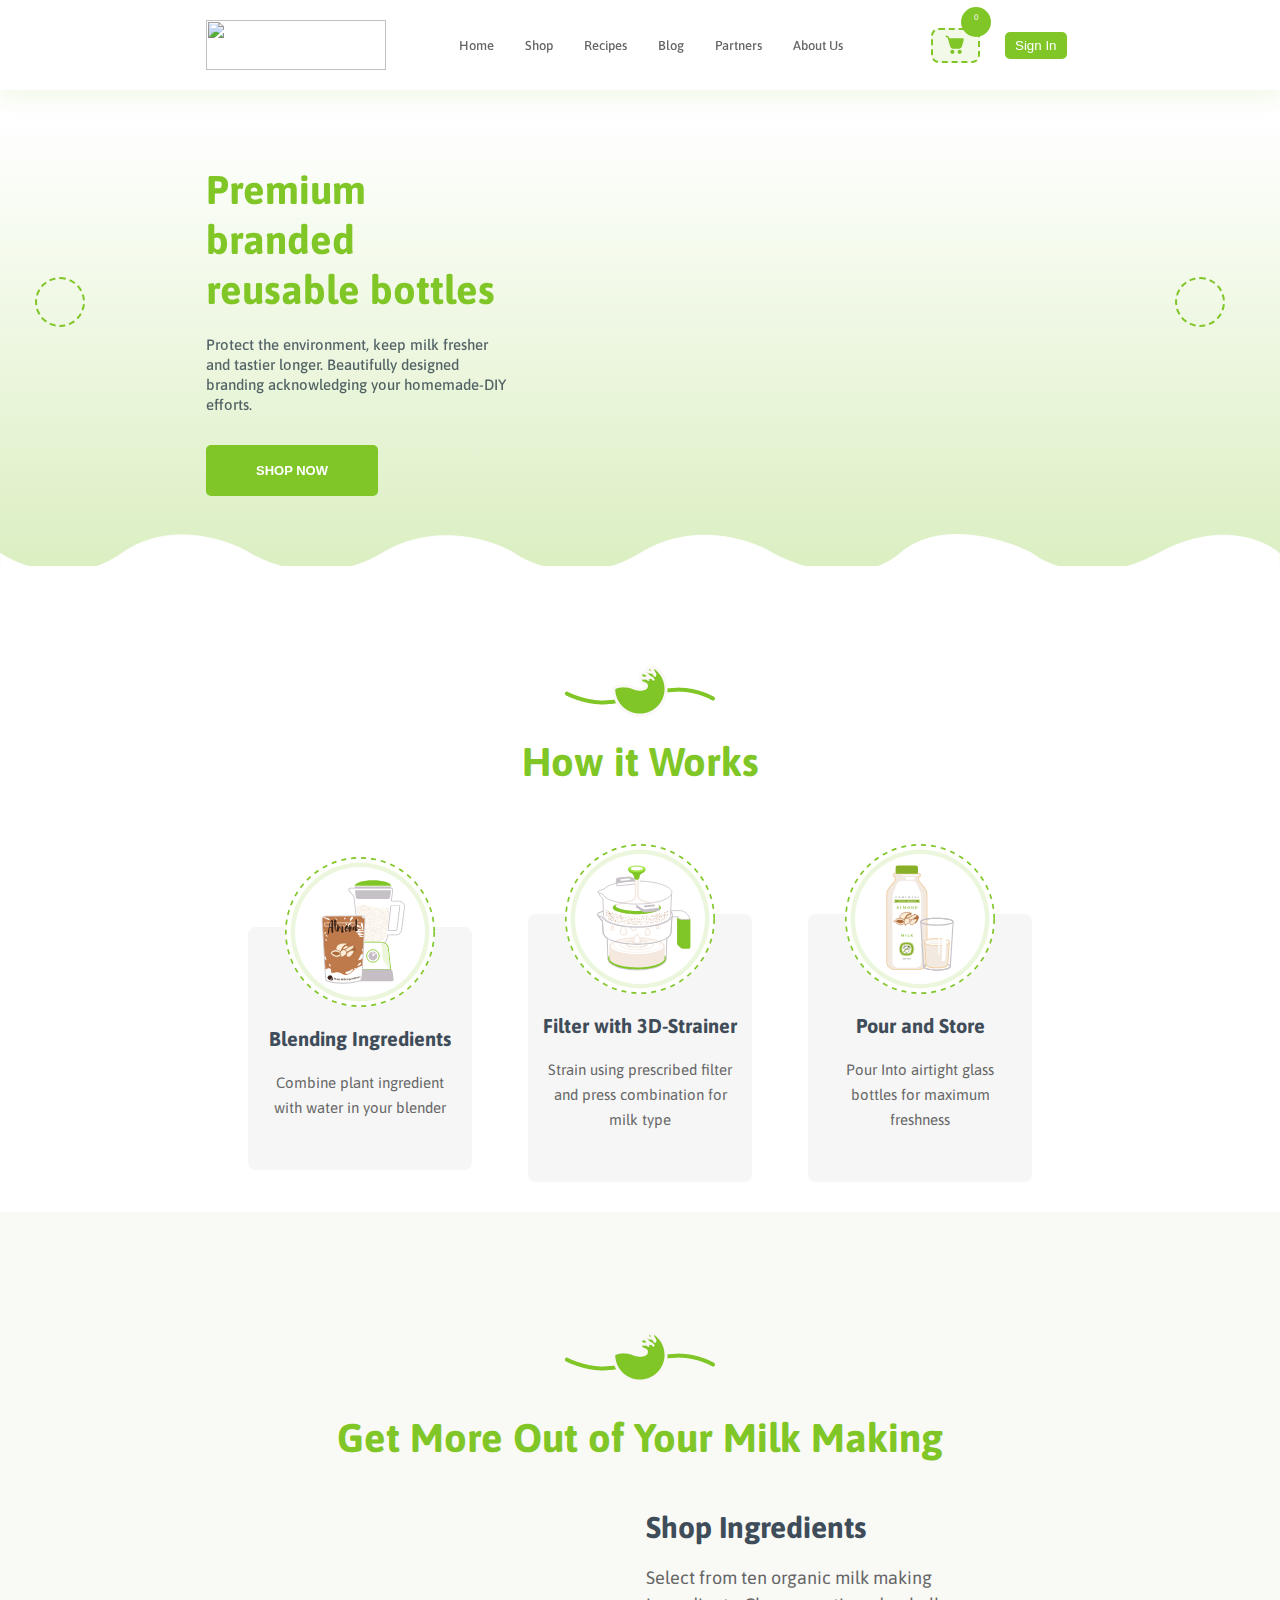
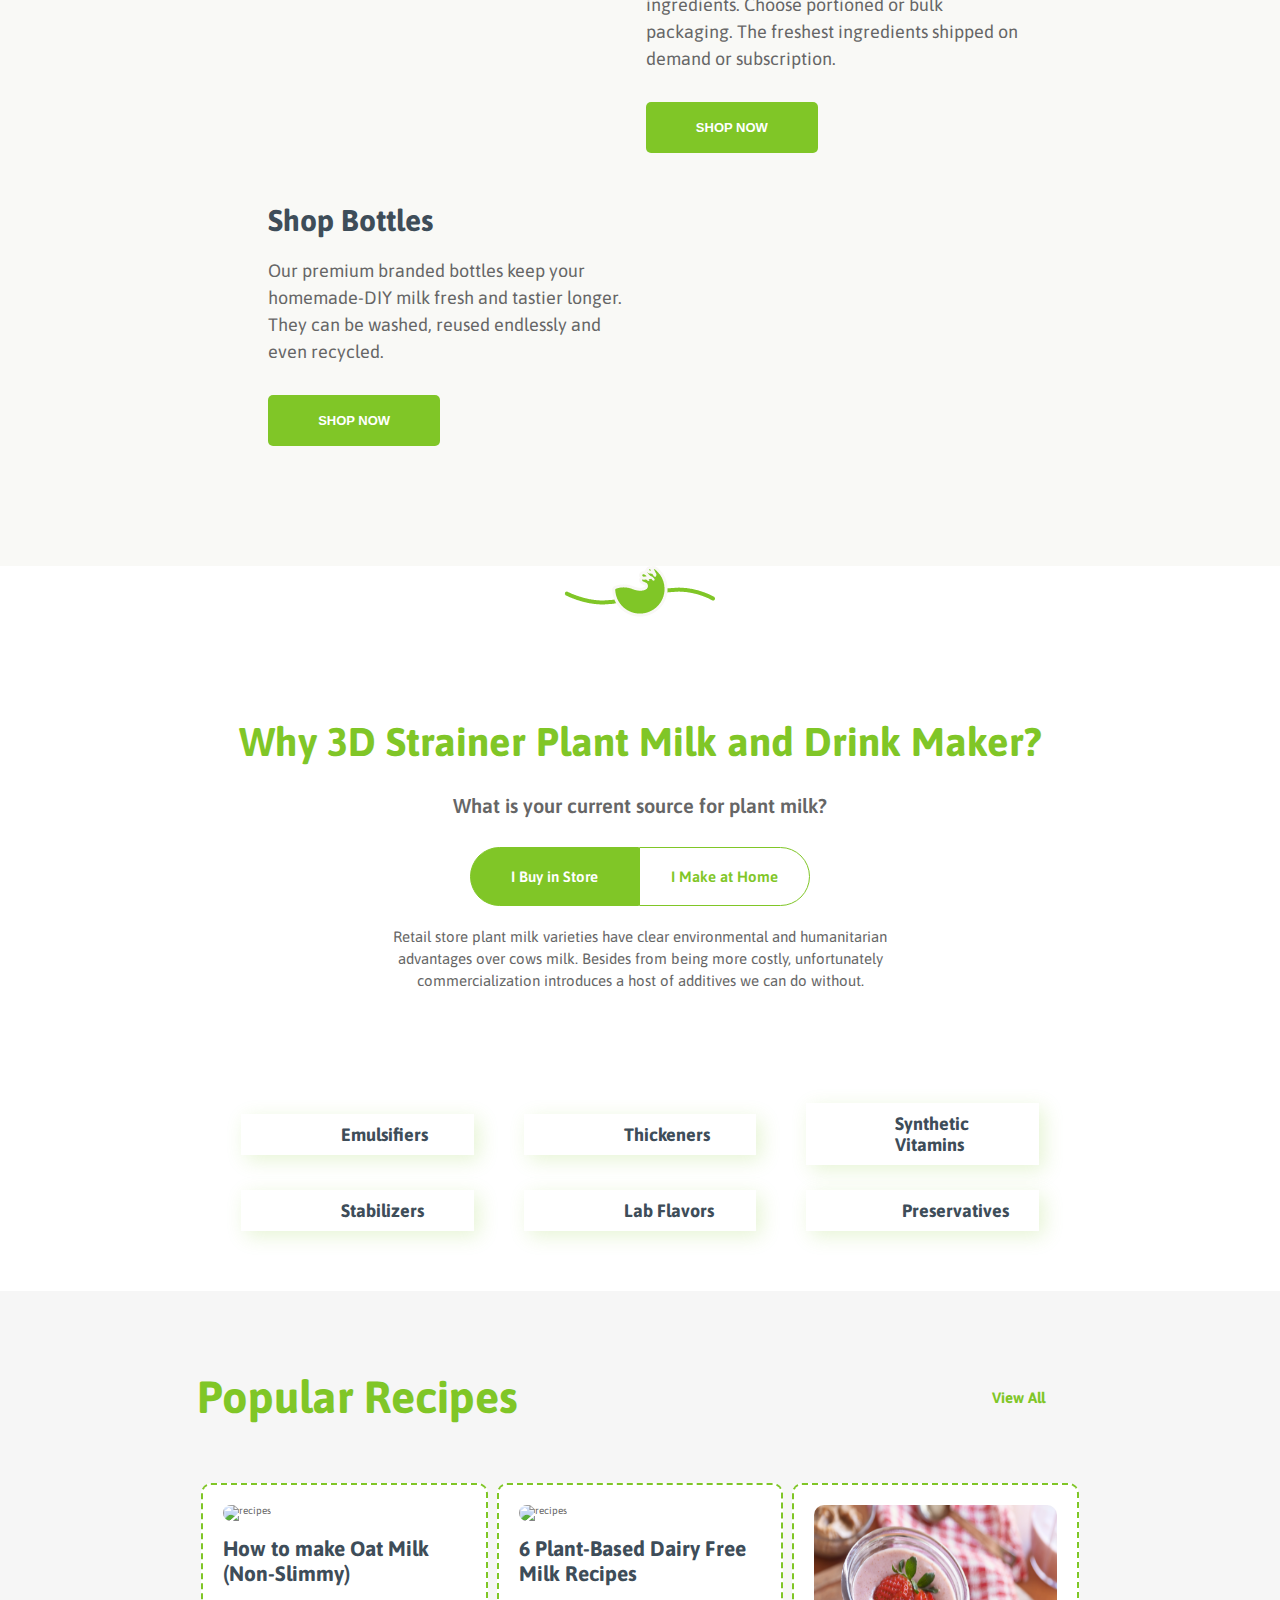
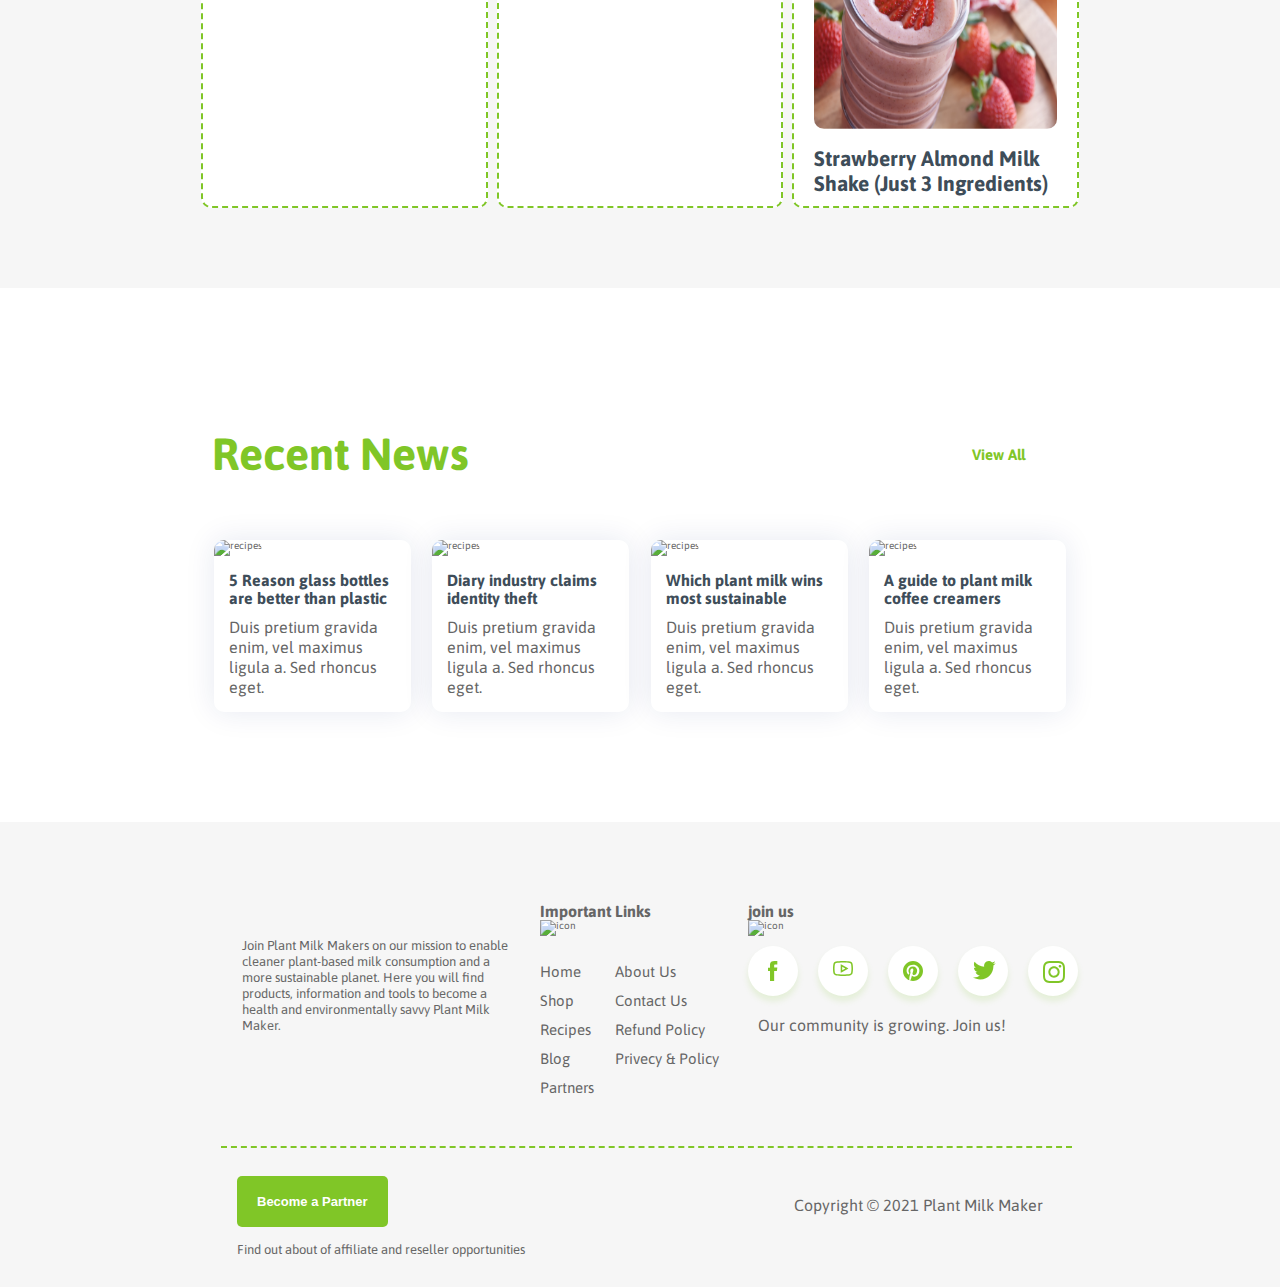
==== commit cf1d9997: "fixed the fonts accroding to coming soon page" ====
--- a/index.html
+++ b/index.html
@@ -159,7 +159,7 @@
 						</div>
 						<h2 class="how-it-works__card-title">Blending Ingredients</h2>
 						<p class="how-it-works__card-excerpt">
-							Combine plant ingredients with water in blender
+              Combine plant ingredient with water in your blender
 						</p>
 					</section>
 
@@ -171,9 +171,9 @@
 								class="how-it-works__card-image"
 							/>
 						</div>
-						<h2 class="how-it-works__card-title">Filter With Strainer</h2>
+						<h2 class="how-it-works__card-title">Filter with 3D-Strainer</h2>
 						<p class="how-it-works__card-excerpt">
-							Select Prescribed Filtering Combination for Drink Type
+							Strain using prescribed filter and press combination for milk type
 						</p>
 					</section>
 
@@ -187,12 +187,12 @@
 						</div>
 						<h2 class="how-it-works__card-title">Pour and Store</h2>
 						<p class="how-it-works__card-excerpt">
-							Pour Into Air Tight Milk Bottles For Maximum Freshness
+							Pour Into airtight glass bottles for maximum freshness
 						</p>
 					</section>
 				</section>
 			</div>
-			<div class="how-it-works__video-wrapper">
+			<!-- <div class="how-it-works__video-wrapper">
 				<video
 					class="how-it-works__video"
 					poster="./assets/images/Homepage/Video thumb.png"
@@ -200,7 +200,7 @@
 				>
 					<source src="" type="video/mp4" />
 				</video>
-			</div>
+			</div> -->
 		</section>
 
 		<section class="shop">
@@ -251,183 +251,198 @@
 		</section>
 
 		<section class="why-plant-milk container">
+			<div class="shop__icon">
+			  <img src="./assets/icons/header-img.png" alt="stylish icon"/>
+			</div>
 			<h2 class="why-plant-milk__title">
-				Why 3D Strainer Plant Milk and Drink Maker?
+			  Why 3D Strainer Plant Milk and Drink Maker?
 			</h2>
 			<h5 class="why-plant-milk__subtitle">
-				What is your current source for plant milk?
+			  What is your current source for plant milk?
 			</h5>
 			<div class="why-plant-milk__buttons">
-				<button class="why-plant-milk__button why-plant-milk__button--primary" id = "store">
-					I Buy in Store
-				</button>
-				<button
-					class="why-plant-milk__button why-plant-milk__button--secondary"
-					id = "home"
-				>
-					I Make at Home
-				</button>
+			  <button
+				class="why-plant-milk__button first why-plant-milk__button--primary"
+				id="store"
+			  >
+				I Buy in Store
+			  </button>
+			  <button
+				class="why-plant-milk__button second why-plant-milk__button--secondary"
+				id="home"
+			  >
+				I Make at Home
+			  </button>
 			</div>
 			<div class="store-section" id="store-section">
-				<p class="why-plant-milk__excerpt" id = "why-plant-milk__excerpt-store">
-					Retail store plant milk varieties have clear environmental and
-					humanitarian<br />
-					advantages over cows milk. Besides from being more costly,
-					unfortunately<br />
-					commercialization introduces a host of additives we can do without.
-				</p>
-				<div class="why-plant-milk__images-wrapper">
-					<img
-						src="./assets/images/Homepage/I Buy in Store.png"
-						alt=""
-						class="why-plant-milk__image"
-					/>
-				</div>
-				<ul class="why-plant-milk__our-speciality-items flex-space-evenly">
-					<li class="why-plant-milk__our-speciality-item">
-						<img
-							class="why-plant-milk__our-speciality-image"
-							src="./assets/images/Homepage/I buy in store/Emulsifiers.svg"
-							alt=""
-						/>
-						<span class="why-plant-milk__our-speciality-text"> Emulsifiers </span>
-					</li>
-	
-					<li class="why-plant-milk__our-speciality-item">
-						<img
-							class="why-plant-milk__our-speciality-image"
-							src="./assets/images/Homepage/I buy in store/Emulsifiers.svg"
-							alt=""
-						/>
-						<span class="why-plant-milk__our-speciality-text"> Thickeners </span>
-					</li>
-	
-					<li class="why-plant-milk__our-speciality-item">
-						<img
-							class="why-plant-milk__our-speciality-image"
-							src="./assets/images/Homepage/I buy in store/Emulsifiers.svg"
-							alt=""
-						/>
-						<span class="why-plant-milk__our-speciality-text">
-							Synthetic Vitamins
-						</span>
-					</li>
-	
-					<li class="why-plant-milk__our-speciality-item">
-						<img
-							class="why-plant-milk__our-speciality-image"
-							src="./assets/images/Homepage/I buy in store/Emulsifiers.svg"
-							alt=""
-						/>
-						<span class="why-plant-milk__our-speciality-text"> Stabilizers </span>
-					</li>
-	
-					<li class="why-plant-milk__our-speciality-item">
-						<img
-							class="why-plant-milk__our-speciality-image"
-							src="./assets/images/Homepage/I buy in store/Emulsifiers.svg"
-							alt=""
-						/>
-						<span class="why-plant-milk__our-speciality-text"> Lab Flavors </span>
-					</li>
-	
-					<li class="why-plant-milk__our-speciality-item">
-						<img
-							class="why-plant-milk__our-speciality-image"
-							src="./assets/images/Homepage/I buy in store/Emulsifiers.svg"
-							alt=""
-						/>
-						<span class="why-plant-milk__our-speciality-text">
-							Preservatives
-						</span>
-					</li>
-				</ul>
+			  <p class="why-plant-milk__excerpt" id = "why-plant-milk__excerpt-store">
+				Retail store plant milk varieties have clear environmental and
+				humanitarian<br />
+				advantages over cows milk. Besides from being more costly,
+				unfortunately<br />
+				commercialization introduces a host of additives we can do without.
+			  </p>
+			  <div class="why-plant-milk__images-wrapper">
+				<img
+				  src="./assets/images/Homepage/I Buy in Store.png"
+				  alt=""
+				  class="why-plant-milk__image"
+				/>
+			  </div>
+			  <ul class="why-plant-milk__our-speciality-items flex-space-evenly">
+				<li class="why-plant-milk__our-speciality-item">
+				  <img
+					class="why-plant-milk__our-speciality-image"
+					src="./assets/images/Homepage/I buy in store/Emulsifiers.svg"
+					alt=""
+				  />
+				  <span class="why-plant-milk__our-speciality-text">
+					Emulsifiers
+				  </span>
+				</li>
+					 
+				<li class="why-plant-milk__our-speciality-item">
+				  <img
+					class="why-plant-milk__our-speciality-image"
+					src="./assets/images/Homepage/I buy in store/Thickeners.svg"
+					alt=""
+				  />
+				  <span class="why-plant-milk__our-speciality-text">
+					Thickeners
+				  </span>
+				</li>
+	  
+				<li class="why-plant-milk__our-speciality-item">
+				  <img
+					class="why-plant-milk__our-speciality-image"
+					src="./assets/images/Homepage/I buy in store/Synthetic_Vitamins.svg"
+					alt=""
+				  />
+				  <span class="why-plant-milk__our-speciality-text">
+					Synthetic Vitamins
+				  </span>
+				</li>
+	  
+				<li class="why-plant-milk__our-speciality-item">
+				  <img
+					class="why-plant-milk__our-speciality-image"
+					src="./assets/images/Homepage/I buy in store/Stabilizers.svg"
+					alt=""
+				  />
+	  
+				  <span class="why-plant-milk__our-speciality-text">
+					Stabilizers
+				  </span>
+				</li>
+	  
+				<li class="why-plant-milk__our-speciality-item">
+				  <img
+					class="why-plant-milk__our-speciality-image"
+					src="./assets/images/Homepage/I buy in store/Lab Flavors.svg"
+					alt=""
+				  />
+				  <span class="why-plant-milk__our-speciality-text">
+					Lab Flavors
+				  </span>
+				</li>
+	  
+				<li class="why-plant-milk__our-speciality-item">
+				  <img
+					class="why-plant-milk__our-speciality-image"
+					src="./assets/images/Homepage/I buy in store/Preservatives.svg"
+					alt=""
+				  />
+				  <span class="why-plant-milk__our-speciality-text">
+					Preservatives
+				  </span>
+				</li>
+			  </ul>
 			</div>
 			<div class="home-section hidden" id="home-section">
-				<p class="why-plant-milk__excerpt" id = "why-plant-milk__excerpt-home">
-				  Making homemade plant milks with nut bags or cheese cloth offer less
-				  than<br />
-				  optimal experience and results. The 3D Strainer is significantly
-				  faster and most<br />
-				  effective in extracting milk from ingredient's pulp.
-				</p>
-				<div class="why-plant-milk__images-wrapper">
-				  <img
-					src="./assets/images/Homepage/I buy in store/Untitled design.png"
-					alt=""
-					class="why-plant-milk__image"
-				  />
-				</div>
-				<ul class="why-plant-milk__our-speciality-items flex-space-evenly">
-				  <li class="why-plant-milk__our-speciality-item">
-					<img
-					  class="why-plant-milk__our-speciality-image"
-					  src="./assets/images/Homepage/I buy in store/Emulsifiers.svg"
-					  alt=""
-					/>
-					<span class="why-plant-milk__our-speciality-text">
-					  Messy Milking
-					</span>
-				  </li>
-		
-				  <li class="why-plant-milk__our-speciality-item">
-					<img
-					  class="why-plant-milk__our-speciality-image"
-					  src="./assets/images/Homepage/I buy in store/Thickeners.svg"
-					  alt=""
-					/>
-					<span class="why-plant-milk__our-speciality-text">
-					  Messy Cleanup
-					</span>
-				  </li>
-		
-				  <li class="why-plant-milk__our-speciality-item">
-					<img
-					  class="why-plant-milk__our-speciality-image"
-					  src="./assets/images/Homepage/I buy in store/Synthetic_Vitamins.svg"
-					  alt=""
-					/>
-					<span class="why-plant-milk__our-speciality-text">
-					  Inferior Straining
-					</span>
-				  </li>
-		
-				  <li class="why-plant-milk__our-speciality-item">
-					<img
-					  class="why-plant-milk__our-speciality-image"
-					  src="./assets/images/Homepage/I buy in store/Stabilizers.svg"
-					  alt=""
-					/>
-		
-					<span class="why-plant-milk__our-speciality-text">
-					  Contamination
-					</span>
-				  </li>
-		
-				  <li class="why-plant-milk__our-speciality-item">
-					<img
-					  class="why-plant-milk__our-speciality-image"
-					  src="./assets/images/Homepage/I buy in store/Lab Flavors.svg"
-					  alt=""
-					/>
-					<span class="why-plant-milk__our-speciality-text">
-					  Limited Lifetime
-					</span>
-				  </li>
-		
-				  <li class="why-plant-milk__our-speciality-item">
-					<img
-					  class="why-plant-milk__our-speciality-image"
-					  src="./assets/images/Homepage/I buy in store/Preservatives.svg"
-					  alt=""
-					/>
-					<span class="why-plant-milk__our-speciality-text">
-					  Limited Use Cases
-					</span>
-				  </li>
-				</ul>
+			  <p class="why-plant-milk__excerpt" id = "why-plant-milk__excerpt-home">
+				Making homemade plant milks with nut bags or cheese cloth offer less
+				than<br />
+				optimal experience and results. The 3D Strainer is significantly
+				faster and most<br />
+				effective in extracting milk from ingredient's pulp.
+			  </p>
+			  <div class="why-plant-milk__images-wrapper">
+				<img
+				  src="./assets/images/Coming Soon/Untitled design.png"
+				  alt=""
+				  class="why-plant-milk__image"
+				/>
 			  </div>
-		</section>
+			  <ul class="why-plant-milk__our-speciality-items flex-space-evenly">
+				<li class="why-plant-milk__our-speciality-item">
+				  <img
+					class="why-plant-milk__our-speciality-image"
+					src="./assets/images/Homepage/I buy in store/Emulsifiers.svg"
+					alt=""
+				  />
+				  <span class="why-plant-milk__our-speciality-text">
+					Messy Milking
+				  </span>
+				</li>
+	  
+				<li class="why-plant-milk__our-speciality-item">
+				  <img
+					class="why-plant-milk__our-speciality-image"
+					src="./assets/images/Homepage/I buy in store/Thickeners.svg"
+					alt=""
+				  />
+				  <span class="why-plant-milk__our-speciality-text">
+					Messy Cleanup
+				  </span>
+				</li>
+	  
+				<li class="why-plant-milk__our-speciality-item">
+				  <img
+					class="why-plant-milk__our-speciality-image"
+					src="./assets/images/Homepage/I buy in store/Synthetic_Vitamins.svg"
+					alt=""
+				  />
+				  <span class="why-plant-milk__our-speciality-text">
+					Inferior Straining
+				  </span>
+				</li>
+	  
+				<li class="why-plant-milk__our-speciality-item">
+				  <img
+					class="why-plant-milk__our-speciality-image"
+					src="./assets/images/Homepage/I buy in store/Stabilizers.svg"
+					alt=""
+				  />
+	  
+				  <span class="why-plant-milk__our-speciality-text">
+					Contamination
+				  </span>
+				</li>
+	  
+				<li class="why-plant-milk__our-speciality-item">
+				  <img
+					class="why-plant-milk__our-speciality-image"
+					src="./assets/images/Homepage/I buy in store/Lab Flavors.svg"
+					alt=""
+				  />
+				  <span class="why-plant-milk__our-speciality-text">
+					Limited Lifetime
+				  </span>
+				</li>
+	  
+				<li class="why-plant-milk__our-speciality-item">
+				  <img
+					class="why-plant-milk__our-speciality-image"
+					src="./assets/images/Homepage/I buy in store/Preservatives.svg"
+					alt=""
+				  />
+				  <span class="why-plant-milk__our-speciality-text">
+					Limited Use Cases
+				  </span>
+				</li>
+			  </ul>
+			</div>
+		  </section>
 
 		<section class="popular-recipies">
 			<div class="container">
@@ -479,7 +494,7 @@
 			</div>
 		</section>
 
-		<section class="recent-news">
+		<section class="recent-news">	
 			<div class="container">
 				<div class="recent-news__title-wrapper flex-space-between">
 					<h2 class="recent-news__title">Recent News</h2>
@@ -647,7 +662,7 @@
 						</li>
 						<li class="footer__social-link-item">
 							<a href="" class="footer__social-link">
-								<img src="./assets/icons/instagram.svg" alt="" />
+								<img src="./assets/icons/instagram.svg" alt="instagram" />
 							</a>
 						</li>
 					</ul>
--- a/css/style.css
+++ b/css/style.css
@@ -461,6 +461,7 @@
 .why-plant-milk__button--primary {
 	border-radius: 5rem 0 0 5rem;
 	background: var(--primary-color);
+	border: 1px solid var(--primary-color);
 	color: var(--white-color);
 }
 
@@ -775,3 +776,9 @@
 
 
 
+.first {
+	padding: 2rem 4.03rem;
+}
+.second {
+	padding: 2rem 3.1rem;
+}--- a/css/responsive.css
+++ b/css/responsive.css
@@ -104,6 +104,22 @@
 		width: 42rem;
 	}
 }
+/* @media (max-width: 895px) {
+
+	.why-plant-milk__image {
+		width: 100%;
+	}
+
+	.why-plant-milk__our-speciality-image {
+		width: 2.3rem;
+	}
+
+	.why-plant-milk__our-speciality-text {
+		font-size: 0.8rem;
+		font-weight: 400;
+		margin-left: 1rem;
+	}
+} */
 @media (max-width: 862px) {
 	.hero__image {
 		width: 40rem;
@@ -161,9 +177,9 @@
 		padding: 6rem 1.5rem;
 	}
 
-	.how-it-works__card-image {
+	/* .how-it-works__card-image {
 		width: 5rem;
-	}
+	} */
 
 	.how-it-works__bordered {
 		width: 12rem;
@@ -239,9 +255,9 @@
 		padding: 6.2rem 1.5rem;
 	}
 
-	.how-it-works__card-image {
+	/* .how-it-works__card-image {
 		width: 4rem;
-	}
+	} */
 
 	.how-it-works__bordered {
 		width: 10rem;
@@ -686,3 +702,1053 @@
 		width: 1rem;
 	}
 }
+
+
+/* new Codes */
+
+/*hero section*/
+@media (min-width: 1920px) {
+	.hero {
+		margin-top: 8rem;
+	}
+	.hero__image {
+		/* width: 90%; */
+		/* height: 10%; */
+	}
+	.hero__excerpt {
+		font-size: 2.1rem;
+		line-height: 2.5rem;
+	}
+	.form-title {
+		font-size: 2.1rem;
+	}
+	.hero__title {
+		margin-top: 3.5rem;
+		font-size: 3.5rem;
+		line-height: 3.5rem;
+	}
+	.form-and-social-links {
+		margin-top: 3rem;
+	}
+	.subscribe-form {
+		/* flex-direction: column; */
+		margin-top: 2rem;
+	}
+	.button-section {
+		padding: 1rem 3rem;
+	}
+	/* .quiz-main-image {
+		width: 90%;
+		height: 85%;
+		margin-left: 6rem;
+	}
+	.back-to-quiz-text {
+		font-size: 1.8rem;
+		margin-left: 1.5rem;
+	}
+	.coming-soon {
+		font-size: 6rem;
+	} */
+	.second {
+		padding: 2rem 3.1rem;
+	}
+}
+
+
+@media (max-width: 768px) {
+	
+}
+@media (max-width: 1440px) {
+
+	/* .nav {
+		background-color: var(--white-color);
+		box-shadow: 0px 10px 20px var(--info-color);
+		padding: 1.5rem;
+		position: fixed;
+		width: 100%;
+		top: 0;
+		z-index: 1;
+	} */
+	.logo__image {
+		/* width: 100%; */
+		/* height: 3rem; */
+	}
+	.hero__image {
+		width: 90%;
+	}
+	.hero__excerpt {
+		/* font-size: 2.1rem;
+		line-height: 2.5rem; */
+	}
+	.form-title {
+		/* font-size: 2.1rem; */
+	}
+	.hero__title {
+		margin-top: 2.5rem;
+	}
+	.form-and-social-links {
+		margin-top: 2.5rem;
+	}
+	.subscribe-form {
+		/* flex-direction: column; */
+		margin-top: 1rem;
+	}
+
+	.button-section {
+		
+		padding: 1rem 2rem;
+		font-size: 1.6rem;
+	} 
+	.back-to-quiz-button {
+		padding: 1rem 1.7rem;
+		
+	}
+	.back-to-quiz-text {
+		font-size: 1.5rem;
+		margin-left: 0.5rem;
+	}
+}
+
+@media (max-width: 1365px) {
+	.hero__image {
+		width: 90%;
+	}
+}
+@media (max-width: 1360px) {
+	.hero__image--big {
+		width: 90%;
+	}
+}
+@media (min-width: 1361px) {
+	.hero__image--big {
+		width: 90%;
+	}
+}
+
+@media (max-width: 1308px) {
+	.hero__image {
+		width: 90%;
+	}
+}
+
+@media (max-width: 1275px) {
+	.hero {
+		padding-bottom: 5rem;
+		/* margin-top: 8rem; */
+	}
+	.hero__image {
+		width: 90%;
+	}
+	/* .signin-cart-wrapper {
+		margin-left: 5rem;
+	} */
+	.subscribe-form {
+		flex-direction: column;
+	}
+	.email-input {
+		border-radius: 5px;
+	}
+	.hero__submit-button {
+		margin-top: 1rem;
+		border-radius: 5px;
+	}
+	.hero__social-link-items {
+		margin-top: 1rem;
+	}
+	.form-and-social-links {
+		margin-top: 1.5rem;
+	}
+}
+@media (max-width: 1212px) {
+	.hero__image {
+		width: 80%;
+	}
+}
+
+
+
+@media (max-width: 1168px) {
+	.hero__image {
+		width: 100%;
+	}
+}
+
+
+
+@media (max-width: 1135px) {
+	.hero__image {
+		width: 100%;
+	}
+	
+}
+
+
+
+
+
+@media (max-width: 1062px) {
+	.hero__image {
+		width: 100%;
+	}
+}
+
+@media (max-width: 1024px) {
+	.hero__image {
+		width: 100%;
+	}
+	.hero__title {
+		font-size: 3.5rem;
+	}
+	.hero__excerpt {
+		font-size: 1.6rem;
+	}
+}
+
+
+
+@media (max-width: 983px) {
+	.hero__image {
+		width: 100%;
+	}
+	/* .coming-soon {
+		margin-bottom: 3rem;
+	} */
+	.hero-flex-wrapper {
+		flex-direction: column-reverse;
+	}
+	.hero__description {
+		width: 100%;
+		text-align: center;
+	}
+}
+
+
+
+@media (max-width: 950px) {
+	.hero__image-wrapper {
+		text-align: center;
+	}
+	.hero__image {
+		width: 100%;
+	}
+}
+
+
+@media (max-width: 908px) {
+	.hero__image {
+		width: 100%;
+	}
+}
+
+
+
+@media (max-width: 862px) {
+	.hero__image {
+		width: 100%;
+	}
+}
+
+
+
+@media (max-width: 830px) {
+	.hero__image {
+		width: 100%;
+	}
+	.hero__title {
+		font-size: 3rem;
+		line-height: 3.5rem;
+	}
+	.hero__excerpt {
+		font-size: 1.6rem;
+		line-height: 2.3rem;
+		margin-top: 2rem;
+	}
+}
+
+
+
+
+@media (max-width: 768px) {
+	.hero__image-wrapper {
+		width: 100%;
+		text-align: center;
+	}
+	.submit-button {
+		border-radius: 0.5rem;
+	}
+	.hero__image {
+		width:70%;
+	}
+
+	.email-input{
+		border-radius:0.5rem;
+	}
+	.hero__submit-button {
+		border-radius:0.5rem;
+		margin-top:2rem;
+	}
+}
+
+
+
+@media (max-width: 538px) {
+	.hero__excerpt {
+		margin-top: 7rem;
+	}
+	.form-and-social-links {
+		margin-top: 2rem;
+	}
+}
+@media (max-width:428px){
+	.hero__image {
+		width: 100%;
+	}
+}
+@media (max-width: 423px) {
+	/* .coming-soon {
+		margin-bottom: 3rem;
+	} */
+}
+
+@media (max-width: 590px) {
+	.coming-soon {
+		font-size: 4.5rem;
+	}
+	.hero__title {
+		font-size: 1.9rem;
+		line-height: 2rem;
+		margin-top: 2rem;
+	}
+}
+
+@media (max-width: 538px) {
+	.hero__excerpt {
+		margin-top: 2rem;
+	}
+}
+
+
+
+@media (max-width: 428px) {
+	.hero__image {
+		width: 100%;
+	}
+}
+
+@media (max-width: 428px) {
+	.coming-soon {
+		font-size: 4rem;
+	}
+}
+
+@media (max-width: 346px) {
+	.coming-soon {
+		font-size: 3.5rem;
+	}
+}
+
+
+@media (max-width: 320px) {
+	.email-input{
+		border-radius:0.5rem;
+	}
+	.hero__submit-button {
+		border-radius:0.5rem;
+		margin-top:2rem;
+	}
+}
+
+
+
+
+/*hero section*/
+
+
+
+
+/*rank section*/
+
+@media (min-width: 1650px) {
+	.see-results {
+		font-size: 1.9rem;
+		margin-left: 2rem;
+	}
+	.see-results-image {
+		display: inline-block;
+		margin-left: -1rem;
+
+	}
+	.rank-card-text {
+		font-size: 2.4rem;
+	}
+}
+
+
+@media (max-width:1281px){
+	.button-section {
+		text-align: center;
+	}
+	
+	.rank-card{
+		height:18%;
+	}
+}
+
+@media (max-width:1168px){
+	.rank-section{
+		flex-basis:17%;
+	}
+
+	.rank-card{
+		height:20%;
+	}
+}
+@media (max-width:1091px){
+	.form-and-image-wrapper {
+		flex-basis: 50%;
+	}
+
+	.result-section {
+		flex-basis: 35%;
+	}
+	.quiz-subtitle {
+		margin-right: 4rem;
+	}
+}
+@media (max-width:1200px){
+	
+	.quiz-result-and-rank-wrapper {
+		flex-direction: column;
+	}
+	.back-to-quiz-button {
+		display: flex;
+		justify-content: center;
+		margin-top: 5rem;
+		width: 18%;
+	}
+}
+
+@media (max-width: 786px) {
+
+	.ingredients-section-card {
+		flex-basis: 33%;
+
+
+	}
+	.ingredients-section-heading {
+		/* flex-basis: 33%; */
+
+	}
+	.name-field, .email-field, .submit-button {
+		width: 100%;
+	}
+	.quiz-subtitle {
+		margin-right: 2rem;
+		text-align: center;
+	}
+
+	.rank-section {
+		flex-basis: 33%;
+	}
+
+	.button-section {
+		/* margin-top:2rem; */
+		margin-left: 10rem;
+		margin-left:0;
+	}
+	.rank-card {
+		margin-top:2rem;
+	}
+	.back-to-quiz-button {
+		width: 22%;
+	}
+
+	
+}
+@media (max-width: 768px) {
+	.form {
+		flex-direction: column;
+		padding-left: 0;
+		width: 100%;
+	}
+	.subtitle-rank-button-wrap {
+		margin-top: 0;
+	}
+
+
+	.subtitle-rank-button-wrap {
+		flex-direction: column;
+	}
+	.result-section-wrapper {
+		margin-top: 5rem;
+	}
+
+  
+	.back-to-quiz-button {
+		margin-top: 10rem;
+		margin-left: 0;
+		width: 24%;
+		margin: auto;
+		/* margin-top: 1rem; */
+	}
+	
+	.quiz-main-image {
+		margin-left:5rem;
+	}
+	.quiz-subtitle {
+		font-size: 1.7rem;
+	}
+  
+	.quiz-result-and-rank-wrapper {
+		flex-direction: column;
+	}
+
+	.progress-report {
+		/* margin-top: 5rem; */
+	}
+}
+
+@media (max-width:752px) {
+	.ingredients-section-heading {
+		font-size: 1.6rem;
+	}
+}
+
+@media (max-width: 580px) {
+	.quiz-subtitle {
+		margin-left: 3rem;
+		text-align: center;
+	}
+}
+@media (max-width: 540px) {
+	.quiz-subtitle {
+		margin-left: 4rem;
+		text-align: center;
+	}
+}
+@media (max-width: 396px) {
+	.shop__title {
+		margin-left: 3rem;
+	}
+}
+
+
+
+
+
+
+@media (max-width: 501px) {
+	.ingredients-section-heading {
+		/* flex-basis: 33%; */
+		font-size: 1.5rem;
+
+	}
+}
+
+
+@media (max-width: 480px) {
+	.ingredients-section-heading {
+		font-weight: 600;
+		font-size: 1.4rem;
+	}
+	.see-results {
+		font-size: 1rem;
+	}
+	.see-results-image {
+		width: 20%;
+	}
+}
+
+@media (max-width: 439px) {
+	.ingredients-section-heading {
+		/* flex-basis: 33%; */
+		font-size: 1.2rem;
+	}
+}
+
+
+
+@media (max-width: 376px) {
+	.ingredients-section-heading {
+		/* flex-basis: 33%; */
+		font-size: 1.1rem;
+	}
+}
+
+@media (max-width: 360px) {
+
+	.ingredients-section-heading {
+		font-weight: 600;
+		font-size: 1rem;
+	}
+	.form {
+		padding-left: 0;
+	}
+	.see-results {
+		font-size: 1rem;
+		margin-top: 0.5rem;
+		text-align: center;
+	}
+	.see-results-image {
+		width: 20%;
+	}
+  
+  .back-to-quiz-button {
+		width: 90%;
+	}
+}
+
+@media (max-width: 350px) {
+	.rank-card-text {
+		text-align: center;
+	}
+}
+@media (max-width: 325px) {
+
+	.ingredients-section-heading {
+		font-weight: 600;
+		font-size: 1rem;
+	}
+	.see-results {
+		font-size: 1rem;
+	}
+	.see-results-image {
+		width: 20%;
+	}
+}
+/*rank section media*/
+
+
+/* How It Works Section */
+
+
+@media (max-width: 1061px) {
+
+	.how-it-works__card:nth-child(odd) {
+		padding: 6rem 1.5rem;
+	}
+
+	/* .how-it-works__card-image {
+		width: 5rem;
+	} */
+
+}
+
+@media (max-width: 1032px) {
+
+	.how-it-works__video-wrapper::before {
+		height: 36%;
+	}
+
+	.how-it-works__video-wrapper::after {
+		height: 33%;
+	}
+}
+
+@media (max-width: 947px) {
+	.how-it-works__card:nth-child(1) {
+		padding: 7.2rem 1.5rem;
+	}
+}
+
+@media (max-width: 895px) {
+	.how-it-works__card:nth-child(2) {
+		padding: 6.2rem 1.5rem;
+	}
+
+	/* .how-it-works__card-image {
+		width: 4rem;
+	} */
+
+	/* .how-it-works__bordered {
+		width: 10rem;
+		height: 10rem;
+		top: -10rem;
+	}
+
+	.how-it-works__dasshed {
+		top: -11rem;
+		width: 12rem;
+		height: 12rem;
+	} */
+
+	.how-it-works__video-wrapper::before {
+		height: 33%;
+	}
+
+	.how-it-works__video-wrapper::after {
+		height: 30%;
+	}
+}
+
+@media (max-width: 768px) {
+
+	.how-it-works__cards {
+		flex-direction: column;
+	}
+
+	.how-it-works__card {
+		width: 90%;
+		margin-bottom: 7rem;
+	}
+
+	.how-it-works__video-wrapper::before {
+		height: 30%;
+	}
+
+	.how-it-works__video-wrapper::after {
+		height: 26%;
+	}
+}	
+
+@media (max-width: 500px) {
+	.how-it-works {
+		margin-top: 3rem;
+	}
+	.how-it-works__video {
+		margin-top: 2rem;
+	}
+	.how-it-works__video-wrapper::before {
+		height: 22%;
+		top: 45%;
+	}
+	.how-it-works__video-wrapper::after {
+		height: 18%;
+		top: 45%;
+	}
+	.wave {
+		bottom: -1rem;
+	}
+}
+
+/*why 3d section*/
+
+
+@media (max-width: 1308px) {
+
+	.why-plant-milk__our-speciality-item {
+		padding: 1rem 3rem;
+	}
+}
+
+
+@media (max-width: 1135px) {
+
+	.why-plant-milk__our-speciality-item {
+		padding: 1.5rem;
+	}
+	.why-plant-milk__our-speciality-image {
+		width: 3rem;
+	}
+}
+
+
+
+@media (max-width: 895px) {
+
+	.why-plant-milk__image {
+		width: 100%;
+	}
+
+	.why-plant-milk__our-speciality-image {
+		width: 2.3rem;
+	}
+
+	.why-plant-milk__our-speciality-text {
+		font-size: 0.8rem;
+		font-weight: 400;
+		margin-left: 1rem;
+	}
+}
+
+@media (max-width: 847px) {
+
+	.why-plant-milk__our-speciality-item {
+		padding: 1rem 2rem;
+		width: 32%;
+	}
+
+	.why-plant-milk__our-speciality-image {
+		width: 2.5rem;
+	}
+}
+
+@media (max-width: 768px) {
+
+	.why-plant-milk__our-speciality-items {
+		flex-direction: column;
+	}
+	.why-plant-milk__our-speciality-item {
+		width: 90%;
+	}
+	.why-plant-milk__our-speciality-text {
+		font-weight: 700;
+		margin-left: 2.5rem;
+		font-size: 1.6rem;
+	}
+
+	.why-plant-milk__button{
+		padding:1rem;
+		/* font-size: 2rem; */
+	}
+	.first {
+		padding: 1rem 1.2rem;
+	}
+	.second {
+		padding: 1rem 0.25rem;
+	}
+}
+/*why 3d seciton*/
+
+
+
+
+
+
+
+/*shop section*/
+
+@media (max-width: 1024px) {
+	.shop__card-title {
+		font-size: 2rem;
+	}
+	.shop__card-desc {
+		font-size: 1.5rem;
+		line-height: 1.2;
+	}
+}
+
+@media (max-width: 856px) {
+	.shop__title {
+		font-size: 3rem;
+	}
+}
+
+@media (max-width: 768px) {
+	.shop-flex-wrapper-1 {
+		flex-direction: column;
+	}
+	.shop-flex-wrapper-2 {
+		flex-direction: column-reverse;
+	}
+	.shop__card-details {
+		text-align: center;
+	}
+	.shop__card-image {
+		width: 50%;
+	}
+	.shop__card-title {
+		font-size: 3rem;
+	}
+	.shop__card-desc {
+		font-weight: 500;
+	}
+}
+/*shop section*/
+
+
+
+
+
+/*footer Section*/
+@media (max-width: 1184px) {
+	.footer__logo-decs {
+		margin-left: 0rem;
+		width: 50%;
+	}
+
+	.footer__important-links {
+		width: 30%;
+	}
+
+	.footer__social-links-title {
+		margin-top: 3rem;
+	}
+}
+
+@media (max-width: 970px) {
+	.footer__important-links {
+		width: 38%;
+	}
+}
+
+
+
+@media (max-width: 768px) {
+	.footer__elements {
+		flex-direction: column;
+		align-items: center;
+	}
+
+	.footer__logo-decs {
+		width: 100%;
+	}
+
+	.footer__important-links {
+		width: 100%;
+		margin-top: 3rem;
+	}
+
+	.footer__social-links {
+		width: 100%;
+	}
+
+	.secondary-footer {
+		margin-top: 5rem !important;
+		padding: 1rem;
+		position: relative;
+	}
+
+	.secondary-footer__copy-right-text {
+		margin-top: 2rem;
+	}
+
+	.secondary-footer__moto {
+		margin-top: 6.5rem;
+	}
+
+
+}
+
+@media (max-width: 613px){
+	.secondary-footer__copy-right-text {
+		float: left;
+		margin-top: 2rem;
+	}
+}
+
+@media (max-width:360px){
+	.footer__social-link-item:nth-child(1) img {
+		/* margin-left: 0; */
+		width:2.5rem;
+		height:2.5rem;
+	}
+	.footer__social-link-item {
+		padding: 0.9rem 0.7rem;
+		width: 3.5rem;
+		height: 3.5rem;
+	}
+	.footer__social-link-item img {
+		margin-left: 0;
+		width:1.5rem;
+	}
+	
+	.footer__social-link-item:nth-child(1) img{
+		width:1rem;
+	}
+
+	.secondary-footer__copy-right-text {
+		float: left;
+		margin-top: 2rem;
+	}
+
+	
+	
+}
+
+
+@media (max-width: 340px) {
+	.footer__social-link-item {
+		width: 4rem;
+		height: 4rem;
+	}
+}
+
+@media (max-width: 325px) {
+	.footer__social-link-item {
+		width: 3rem;
+		height: 3rem;
+	}
+}
+
+
+/*footer section*/
+
+
+
+
+/* Mobile Versions */
+
+@media (max-width: 425px) {
+	.how-it-works__title {
+		font-size: 2.5rem;
+	}
+	.how-it-works__cards {
+		margin-top: 8rem;
+	}
+	.shop__title {
+		font-size: 2.5rem;
+	}
+	.why-plant-milk__title {
+		font-size: 2.5rem;
+	}
+	.quiz {
+		margin-top: 0;
+	}
+	.quiz-subtitle {
+		/* margin-left: 4rem; */
+		text-align: center;
+		font-size: 1.6rem;
+		margin-left: -1.5rem;
+	}
+	.quiz-main-image {
+		margin-left: 0;
+	}
+	.back-to-quiz-button {
+		width: 40%;
+	}
+	.back-to-quiz-text {
+		font-size: 1.2rem;
+	}
+	.quiz-image-subtitle-wrapper {
+		margin-left: 1.5rem;
+	}
+	.why-plant-milk__subtitle {
+		font-size: 1.6rem;
+	}
+	.shop {
+		padding-top: 5rem;
+		padding-bottom: 5rem;
+	}
+	.shop__title {
+		margin-left: 0;
+	}
+	.shop__card-title {
+		font-size: 2rem;
+	}
+	.footer {
+		padding-top: 4rem;
+	}
+	.footer__logo {
+		width: 40%;
+	}
+	.secondary-footer {
+		margin-top: 3rem !important;
+	}
+	.secondary-footer__moto {
+		margin-top: 5rem;
+	}
+	.why-plant-milk__title {
+		padding-top: 3rem
+	}
+}
+
+@media (max-width: 330px) {
+	.shop__title {
+		font-size: 2rem;
+		
+	}
+	.why-plant-milk__title {
+		font-size: 2rem;
+	}
+	.why-plant-milk__subtitle {
+		font-size: 1.4rem;
+	}
+	.secondary-footer__copy-right-text {
+		font-size: 1.4rem;
+	}
+	.secondary-footer__moto {
+		font-size: 1.4rem;
+	}
+}
+
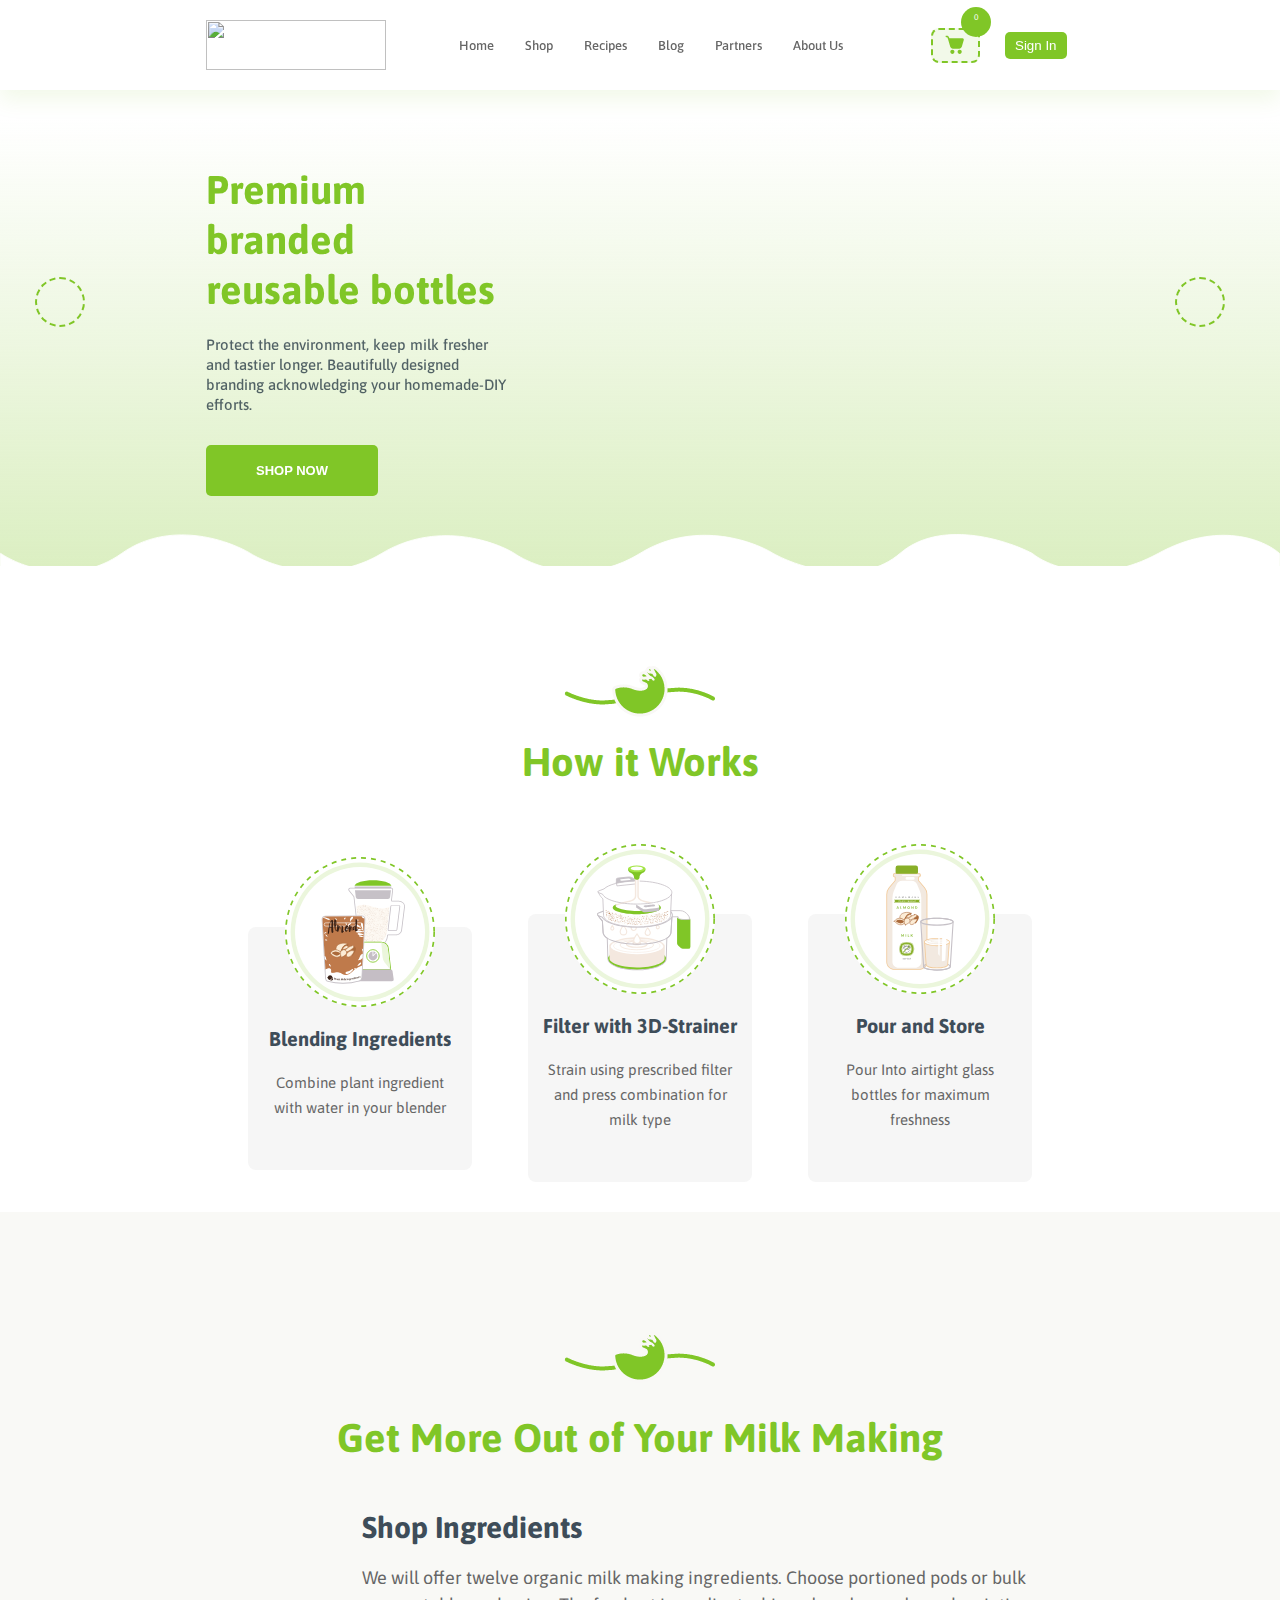
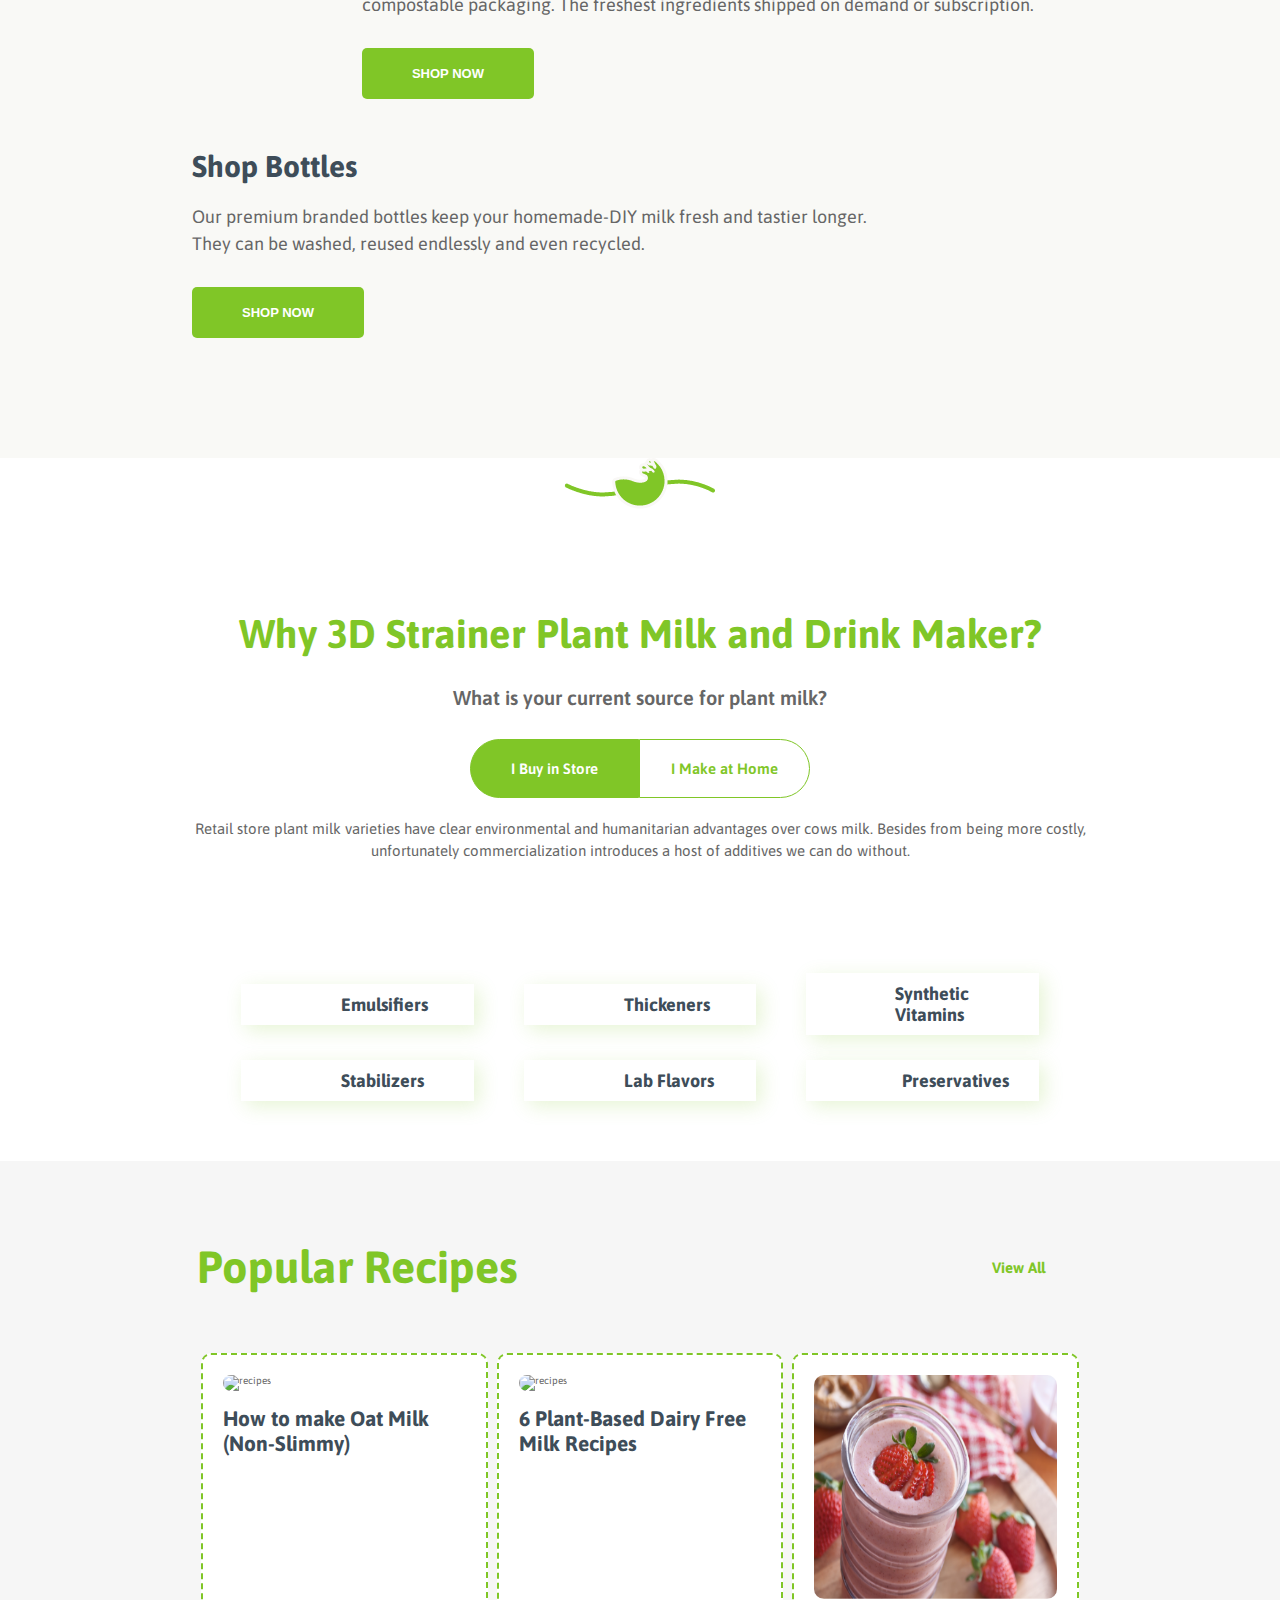
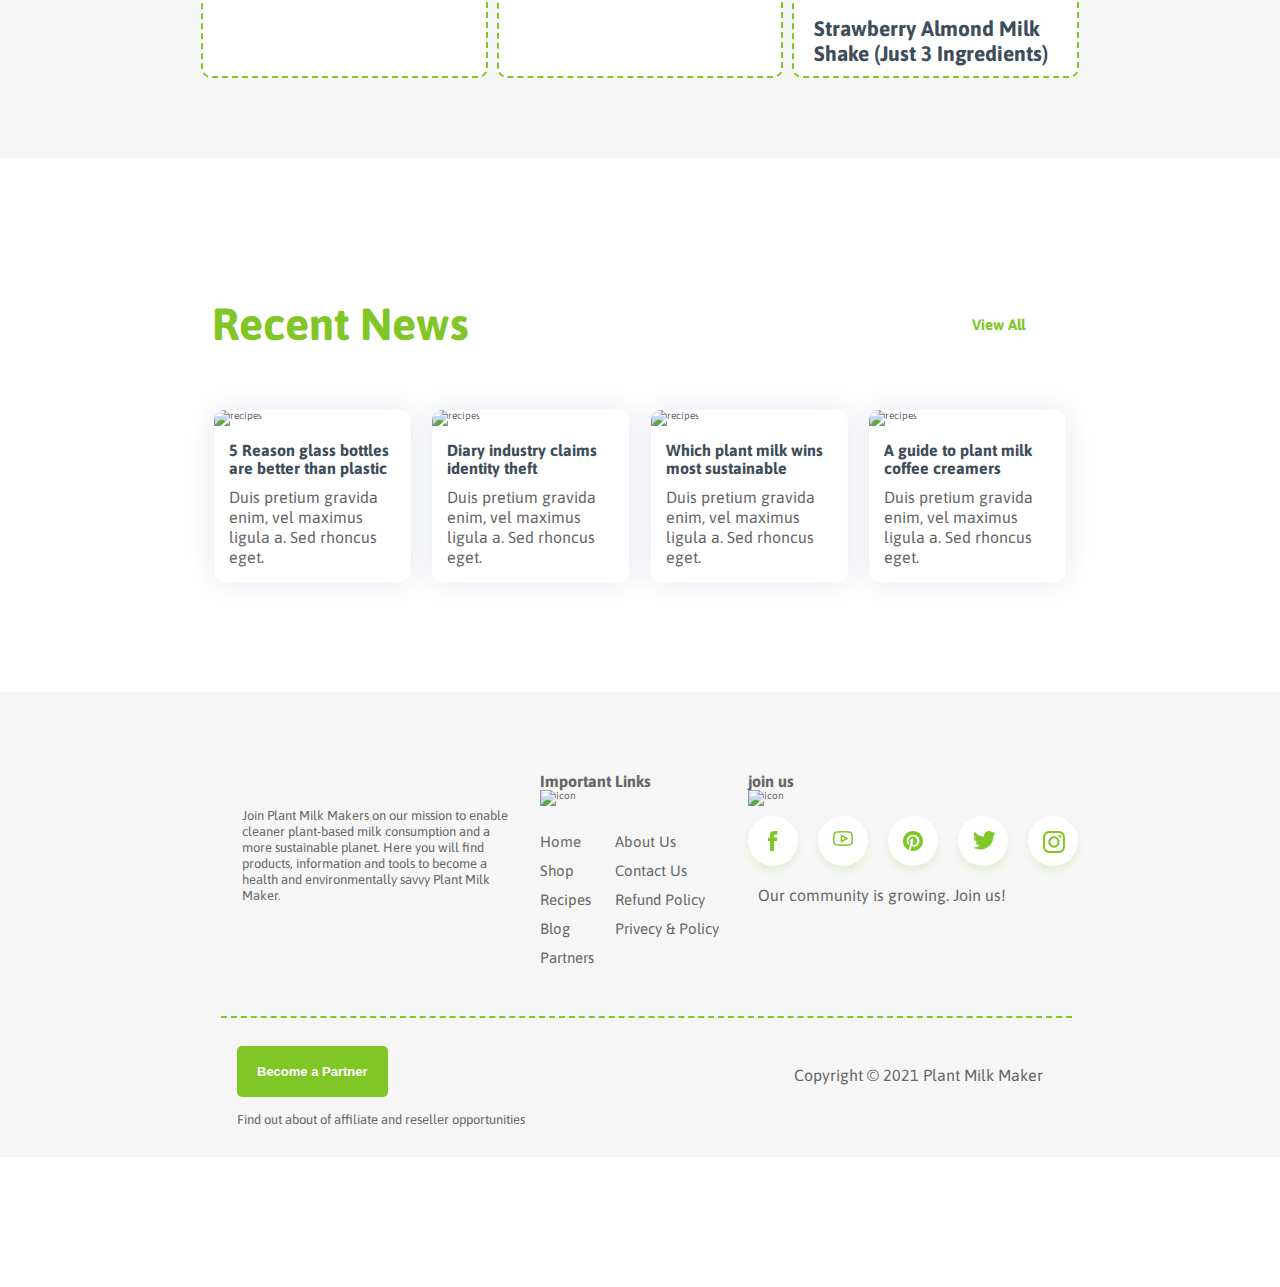
==== commit 11ed98e8: "fixed the favicon" ====
--- a/index.html
+++ b/index.html
@@ -4,7 +4,7 @@
 		<meta charset="UTF-8" />
 		<meta http-equiv="X-UA-Compatible" content="IE=edge" />
 		<meta name="viewport" content="width=device-width, initial-scale=1.0" />
-		<link rel="icon" href="./assets/images/logo.svg" type="image/svg">
+		<link rel="icon" href="./assets/icons/PMM_logo_lg_sq.svg" type="image/svg">
 		<link
 			rel="stylesheet"
 			href="https://cdn.jsdelivr.net/npm/@fortawesome/fontawesome-free@5.15.3/css/fontawesome.min.css"
@@ -641,31 +641,51 @@
 					/>
 					<ul class="footer__social-link-items flex-space-between">
 						<li class="footer__social-link-item">
-							<a href="#" class="footer__social-link">
-								<img src="./assets/icons/fb.svg" alt="facebook" />
-							</a>
+						  <a
+							target="_blank"
+							href="https://facebook.com/plantmilkmakers"
+							class="footer__social-link"
+						  >
+							<img src="./assets/icons/fb.svg" alt="facebook" />
+						  </a>
 						</li>
 						<li class="footer__social-link-item">
-							<a href="" class="footer__social-link">
-								<img src="./assets/icons/yt.svg" alt="youtube" />
-							</a>
+						  <a
+							target="_blank"
+							href="https://www.youtube.com/channel/UCcs6_zeoZ57qfQmX053ZmUQ"
+							class="footer__social-link"
+						  >
+							<img src="./assets/icons/yt.svg" alt="youtube" />
+						  </a>
 						</li>
 						<li class="footer__social-link-item">
-							<a href="" class="footer__social-link">
-								<img src="./assets/icons/pin.svg" alt="pinterest" />
-							</a>
+						  <a
+							target="_blank"
+							href="https://pinterest.com/plantmilkmakers"
+							class="footer__social-link"
+						  >
+							<img src="./assets/icons/pin.svg" alt="pinterest" />
+						  </a>
 						</li>
 						<li class="footer__social-link-item">
-							<a href="" class="footer__social-link">
-								<img src="./assets/icons/twitter.svg" alt="twitter" />
-							</a>
+						  <a
+							target="_blank"
+							href="https://twitter.com/plantmilkmakers"
+							class="footer__social-link"
+						  >
+							<img src="./assets/icons/twitter.svg" alt="twitter" />
+						  </a>
 						</li>
 						<li class="footer__social-link-item">
-							<a href="" class="footer__social-link">
-								<img src="./assets/icons/instagram.svg" alt="instagram" />
-							</a>
-						</li>
-					</ul>
+						  <a
+							target="_blank"
+							href="https://instagram.com/plantmilkmakers"
+							class="footer__social-link"
+						  >
+							<img src="./assets/icons/instagram.svg" alt="" />
+						  </a>
+						</li>
+					  </ul>
 					<div class="footer__social-moto">
 						Our community is growing. Join us!
 					</div>
